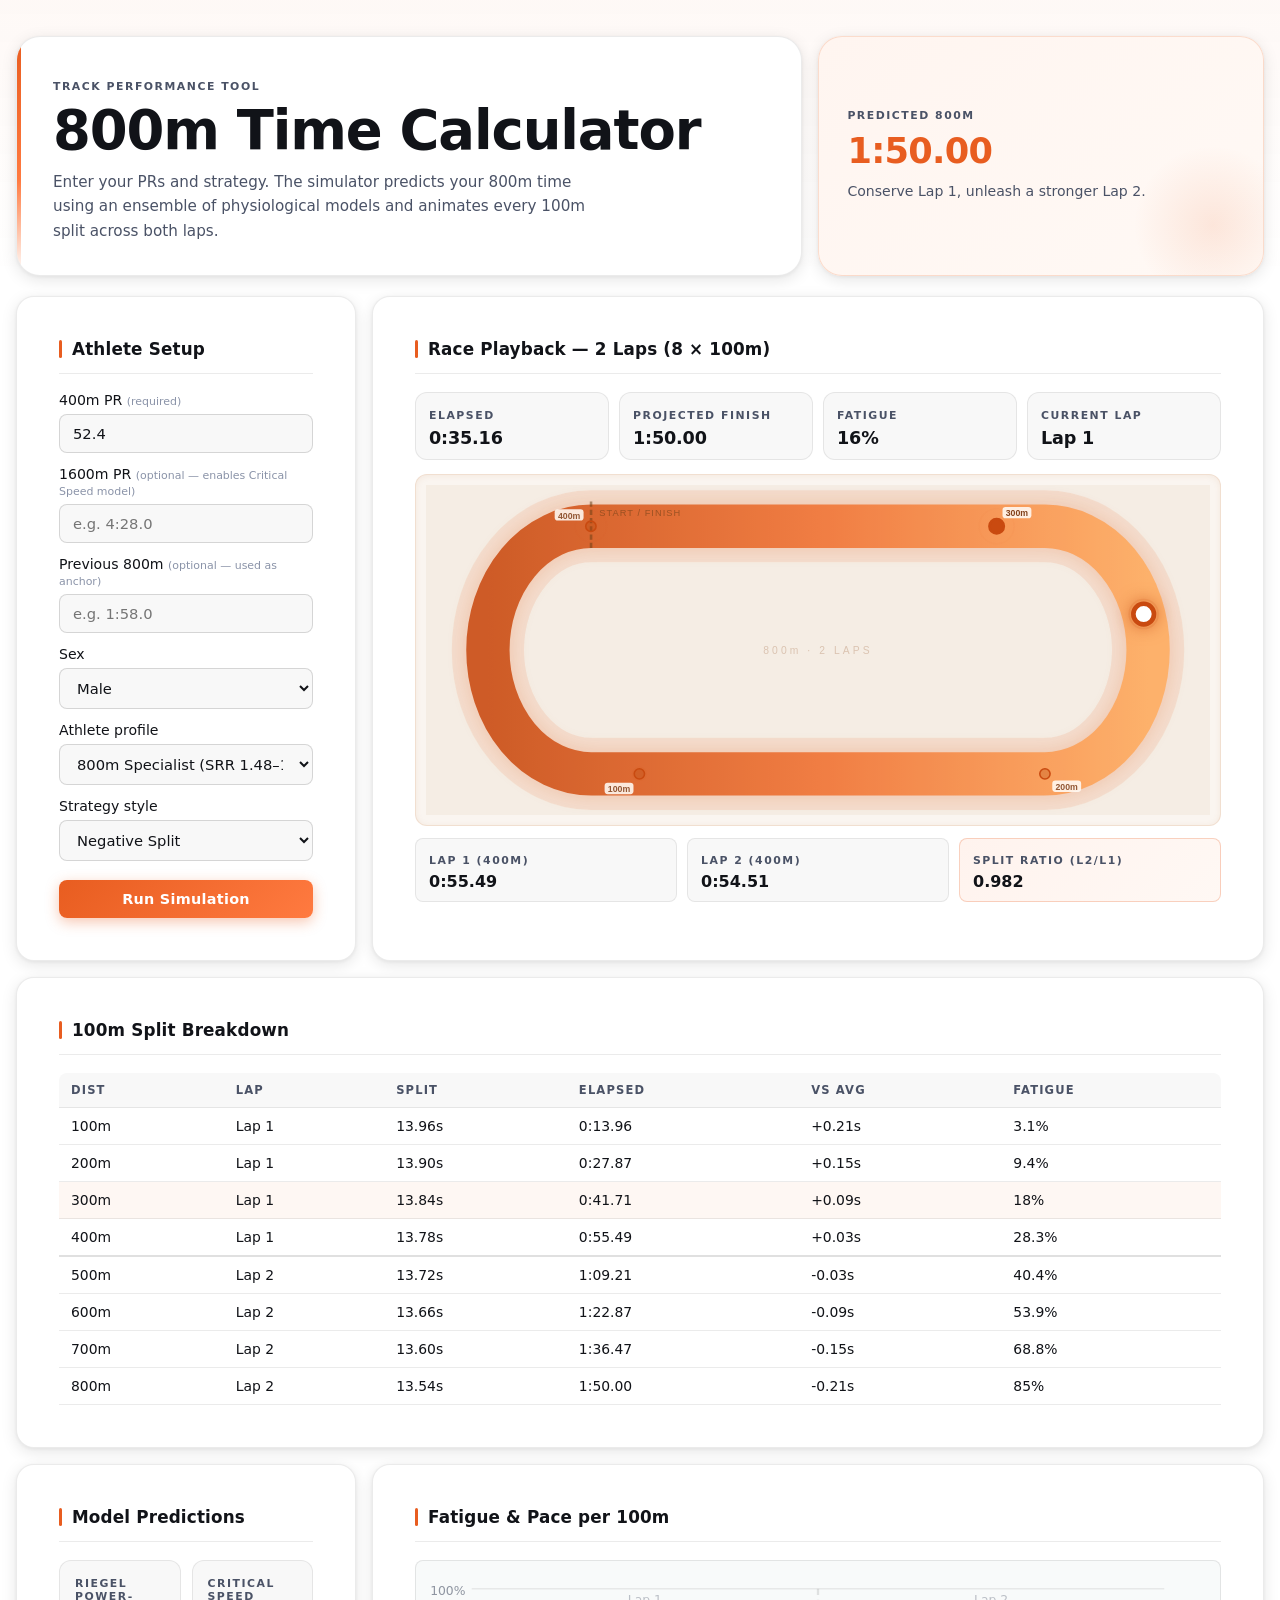
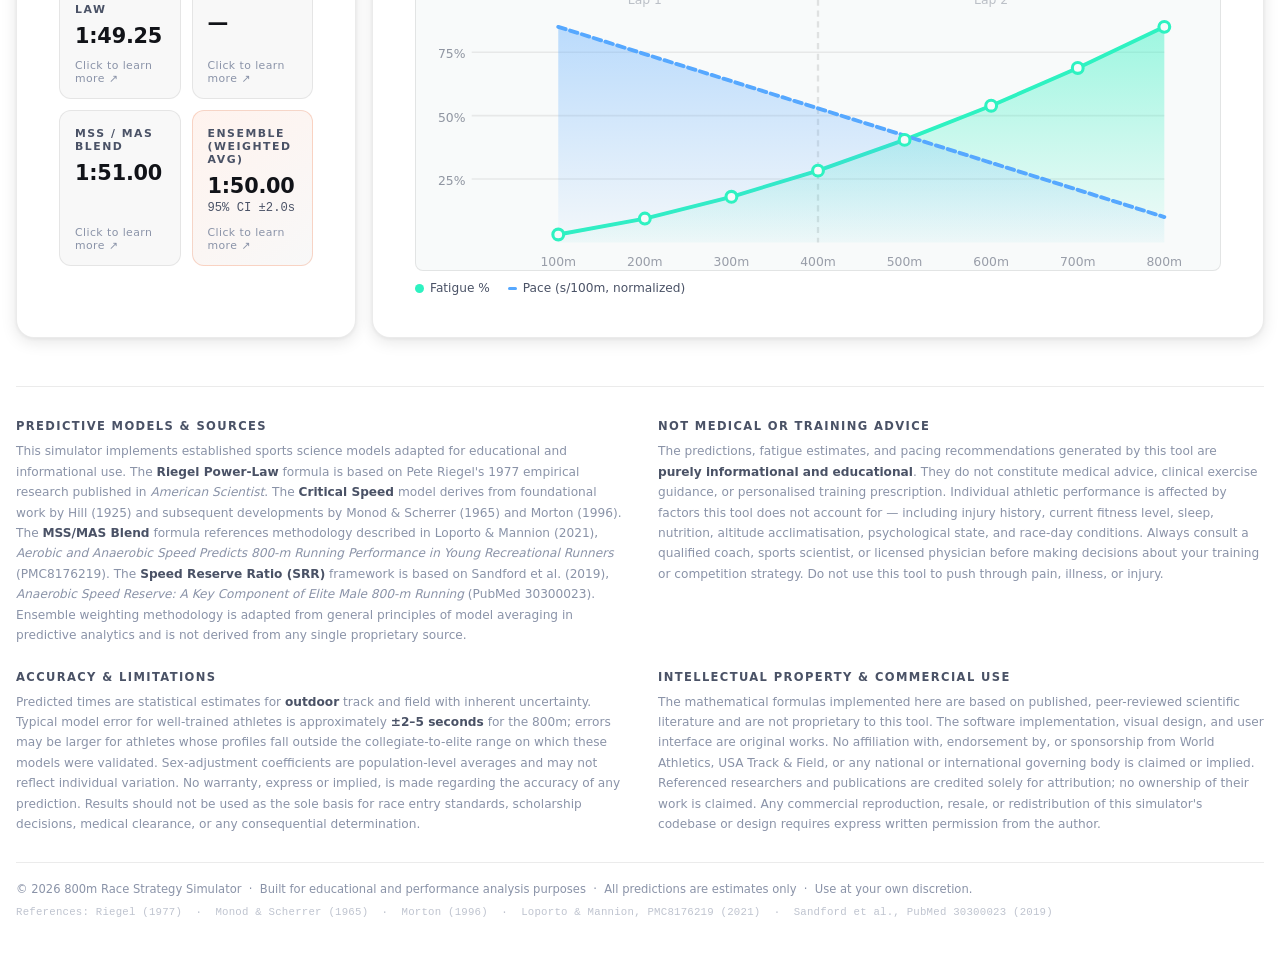
==== index.html @ b060b8ad "Update copyright year from 2025 to 2026" ====
<!DOCTYPE html>
<html lang="en">
<head>
<meta charset="UTF-8">
<meta name="viewport" content="width=device-width, initial-scale=1.0">
<title>800m Time Calculator</title>
<link rel="stylesheet" href="styles.css">
<link rel="icon" type="image/png" href="800timecalcfavicon.png">
<script defer src="/_vercel/insights/script.js"></script>
</head>

<body>

<div class="page-shell">

<header class="hero">
  <div class="hero-copy">
    <p class="eyebrow">Track Performance Tool</p>
    <h1>800m Time Calculator</h1>
    <p class="hero-subtitle">
      Enter your PRs and strategy. The simulator predicts your 800m time using an ensemble of
      physiological models and animates every 100m split across both laps.
    </p>
  </div>
  <div class="hero-stat-card">
    <span class="stat-label">Predicted 800m</span>
    <strong id="heroPredicted">—</strong>
    <p id="heroInsight">Enter your PRs and run the simulation.</p>
  </div>
</header>


<main class="layout-grid">

  <!-- ── ROW 1: Controls (left) + Track Playback (right) ── -->

  <section class="card control-card">
    <div class="section-heading"><h2>Athlete Setup</h2></div>
    <form id="simForm" class="control-form">

      <label class="field">
        <span>400m PR <em>(required)</em></span>
        <input id="pr400" type="text" placeholder="e.g. 52.4" value="52.4">
      </label>

      <label class="field">
        <span>1600m PR <em>(optional — enables Critical Speed model)</em></span>
        <input id="pr1600" type="text" placeholder="e.g. 4:28.0">
      </label>

      <label class="field">
        <span>Previous 800m <em>(optional — used as anchor)</em></span>
        <input id="pr800" type="text" placeholder="e.g. 1:58.0">
      </label>

      <label class="field">
        <span>Sex</span>
        <select id="sex">
          <option value="male" selected>Male</option>
          <option value="female">Female</option>
        </select>
      </label>

      <label class="field">
        <span>Athlete profile</span>
        <select id="profile">
          <option value="speed">Speed / Sprinter type (SRR ≥ 1.58)</option>
          <option value="balanced" selected>800m Specialist (SRR 1.48–1.57)</option>
          <option value="endurance">Miler / Endurance type (SRR ≤ 1.47)</option>
        </select>
      </label>

      <label class="field">
        <span>Strategy style</span>
        <select id="strategy">
          <option value="even">Even Split</option>
          <option value="negative" selected>Negative Split</option>
          <option value="frontLoaded">Front Loaded</option>
          <option value="sitAndKick">Sit and Kick</option>
        </select>
      </label>

      <div class="button-row">
        <button class="primary-btn" type="submit">Run Simulation</button>
      </div>

    </form>
  </section>

  <section class="card sim-card">
    <div class="section-heading"><h2>Race Playback — 2 Laps (8 × 100m)</h2></div>

    <div class="sim-metrics">
      <div class="metric-pill">
        <span>Elapsed</span>
        <strong id="elapsedMetric">0:00.0</strong>
      </div>
      <div class="metric-pill">
        <span>Projected Finish</span>
        <strong id="projectionMetric">—</strong>
      </div>
      <div class="metric-pill">
        <span>Fatigue</span>
        <strong id="fatigueMetric">0%</strong>
      </div>
      <div class="metric-pill">
        <span>Current Lap</span>
        <strong id="lapMetric">—</strong>
      </div>
    </div>

    <div class="track-wrap">
      <!--
        Track SVG — light background, orange gradient lane.
        Path is counter-clockwise: starts top-left curve, goes down,
        along bottom straight, up right curve, back along top.
      -->
      <svg id="trackSvg" class="track-svg" viewBox="0 0 760 320">
        <defs>
          <!-- Orange gradient: deep burnt orange → bright amber -->
          <linearGradient id="trackGlow" x1="0%" y1="0%" x2="100%" y2="0%">
            <stop offset="0%"   stop-color="#c94a10"/>
            <stop offset="50%"  stop-color="#f07030"/>
            <stop offset="100%" stop-color="#ffab5e"/>
          </linearGradient>
        </defs>

        <!-- Light background -->
        <rect x="0" y="0" width="760" height="320" class="track-backdrop"/>

        <!-- Subtle glow halo behind the track lane -->
        <path
          d="M 160 40 A 100 120 0 0 0 160 280 L 600 280 A 100 120 0 0 0 600 40 L 160 40 Z"
          fill="none" stroke="rgba(232,107,48,0.12)" stroke-width="70"
        />

        <!-- Main track path (counter-clockwise) -->
        <path
          id="trackPath"
          d="M 160 40
             A 100 120 0 0 0 160 280
             L 600 280
             A 100 120 0 0 0 600 40
             L 160 40 Z"
          class="track-lane"
        />

        <!-- Start/finish line -->
        <line x1="160" y1="16" x2="160" y2="64"
              stroke="rgba(100,60,20,0.5)" stroke-width="2.5" stroke-dasharray="5 3"/>
        <text x="168" y="30" font-size="9" fill="rgba(100,60,20,0.55)"
              font-family="Bahnschrift,sans-serif" letter-spacing="1">START / FINISH</text>

        <!-- Inner label -->
        <text x="380" y="164" text-anchor="middle" font-size="10"
              fill="rgba(160,100,60,0.3)" font-family="Bahnschrift,sans-serif" letter-spacing="3">800m · 2 LAPS</text>

        <g id="splitMarkers"></g>

        <circle id="runnerDot"   r="10" cx="160" cy="40" class="runner-dot"/>
        <circle id="runnerPulse" r="12" cx="160" cy="40" class="runner-pulse">
          <animate attributeName="r"       from="12" to="26" dur="1.8s" repeatCount="indefinite"/>
          <animate attributeName="opacity" from="0.45" to="0" dur="1.8s" repeatCount="indefinite"/>
        </circle>
      </svg>
    </div>

    <div class="lap-strip">
      <div class="lap-pill"><span>Lap 1 (400m)</span><strong id="lap1Time">—</strong></div>
      <div class="lap-pill"><span>Lap 2 (400m)</span><strong id="lap2Time">—</strong></div>
      <div class="lap-pill accent"><span>Split Ratio (L2/L1)</span><strong id="splitRatio">—</strong></div>
    </div>
  </section>


  <!-- ── ROW 2: Full-width Split Breakdown ── -->

  <section class="card table-card">
    <div class="section-heading"><h2>100m Split Breakdown</h2></div>
    <div class="table-inner">
      <table>
        <thead>
          <tr>
            <th>Dist</th>
            <th>Lap</th>
            <th>Split</th>
            <th>Elapsed</th>
            <th>vs Avg</th>
            <th>Fatigue</th>
          </tr>
        </thead>
        <tbody id="splitTableBody"></tbody>
      </table>
    </div>
  </section>


  <!-- ── ROW 3: Model Predictions (left) + Fatigue Graph (right) ── -->

  <section class="card model-card">
    <div class="section-heading"><h2>Model Predictions</h2></div>
    <div class="model-grid">
      <div class="model-tile" data-model="riegel">
        <span class="tile-label">Riegel Power-Law</span>
        <strong id="riegelVal">—</strong>
        <span class="tile-hint">Click to learn more ↗</span>
      </div>
      <div class="model-tile" data-model="cs">
        <span class="tile-label">Critical Speed</span>
        <strong id="csVal">—</strong>
        <span class="tile-hint">Click to learn more ↗</span>
      </div>
      <div class="model-tile" data-model="blend">
        <span class="tile-label">MSS / MAS Blend</span>
        <strong id="blendVal">—</strong>
        <span class="tile-hint">Click to learn more ↗</span>
      </div>
      <div class="model-tile accent" data-model="ensemble">
        <span class="tile-label">Ensemble (Weighted Avg)</span>
        <strong id="ensembleVal">—</strong>
        <p id="ensembleCI" class="ensemble-ci">95% CI: —</p>
        <span class="tile-hint">Click to learn more ↗</span>
      </div>
    </div>
  </section>

  <section class="card graph-card">
    <div class="section-heading"><h2>Fatigue &amp; Pace per 100m</h2></div>
    <div id="graph-card-wrap" style="position:relative">
      <svg id="fatigueGraph" viewBox="0 0 520 200" class="fatigue-graph">
        <defs>
          <!-- Teal fatigue fill — original colours preserved -->
          <linearGradient id="fatigueFill" x1="0%" y1="0%" x2="0%" y2="100%">
            <stop offset="0%"   stop-color="#2ef2c1" stop-opacity="0.45"/>
            <stop offset="100%" stop-color="#2ef2c1" stop-opacity="0.03"/>
          </linearGradient>
          <!-- Blue pace fill -->
          <linearGradient id="paceFill" x1="0%" y1="0%" x2="0%" y2="100%">
            <stop offset="0%"   stop-color="#56a8ff" stop-opacity="0.38"/>
            <stop offset="100%" stop-color="#56a8ff" stop-opacity="0.03"/>
          </linearGradient>
        </defs>
        <g id="graphGrid"></g>
        <line id="lapDivider" x1="0" y1="0" x2="0" y2="0"
              stroke="rgba(0,0,0,0.10)" stroke-width="1.5" stroke-dasharray="4 3"/>
        <path id="fatigueArea" style="fill:url(#fatigueFill)"></path>
        <path id="fatigueLine" class="graph-line"></path>
        <path id="paceArea"    style="fill:url(#paceFill)"></path>
        <path id="paceLine"    class="graph-line"
              style="stroke:#56a8ff;stroke-width:2.5;stroke-dasharray:5 3"></path>
        <g id="graphPoints"></g>
        <g id="graphLabels"></g>
      </svg>
      <div id="graphTooltip" class="graph-tooltip"></div>
    </div>
    <div class="graph-legend">
      <span class="legend-item accent-dot">Fatigue %</span>
      <span class="legend-item accent2-dot">Pace (s/100m, normalized)</span>
    </div>
  </section>

</main>

<!-- ── DISCLAIMER FOOTER ── -->
<footer class="disclaimer">
  <div class="disclaimer-inner">
    <div class="disclaimer-grid">

      <div class="disc-block">
        <h4>Predictive Models &amp; Sources</h4>
        <p>This simulator implements established sports science models adapted for educational and informational use. The <strong>Riegel Power-Law</strong> formula is based on Pete Riegel's 1977 empirical research published in <em>American Scientist</em>. The <strong>Critical Speed</strong> model derives from foundational work by Hill (1925) and subsequent developments by Monod &amp; Scherrer (1965) and Morton (1996). The <strong>MSS/MAS Blend</strong> formula references methodology described in Loporto &amp; Mannion (2021), <em>Aerobic and Anaerobic Speed Predicts 800-m Running Performance in Young Recreational Runners</em> (PMC8176219). The <strong>Speed Reserve Ratio (SRR)</strong> framework is based on Sandford et al. (2019), <em>Anaerobic Speed Reserve: A Key Component of Elite Male 800-m Running</em> (PubMed 30300023). Ensemble weighting methodology is adapted from general principles of model averaging in predictive analytics and is not derived from any single proprietary source.</p>
      </div>

      <div class="disc-block">
        <h4>Not Medical or Training Advice</h4>
        <p>The predictions, fatigue estimates, and pacing recommendations generated by this tool are <strong>purely informational and educational</strong>. They do not constitute medical advice, clinical exercise guidance, or personalised training prescription. Individual athletic performance is affected by factors this tool does not account for — including injury history, current fitness level, sleep, nutrition, altitude acclimatisation, psychological state, and race-day conditions. Always consult a qualified coach, sports scientist, or licensed physician before making decisions about your training or competition strategy. Do not use this tool to push through pain, illness, or injury.</p>
      </div>

      <div class="disc-block">
        <h4>Accuracy &amp; Limitations</h4>
        <p>Predicted times are statistical estimates for <strong>outdoor</strong> track and field with inherent uncertainty. Typical model error for well-trained athletes is approximately <strong>±2–5 seconds</strong> for the 800m; errors may be larger for athletes whose profiles fall outside the collegiate-to-elite range on which these models were validated. Sex-adjustment coefficients are population-level averages and may not reflect individual variation. No warranty, express or implied, is made regarding the accuracy of any prediction. Results should not be used as the sole basis for race entry standards, scholarship decisions, medical clearance, or any consequential determination.</p>
      </div>

      <div class="disc-block">
        <h4>Intellectual Property &amp; Commercial Use</h4>
        <p>The mathematical formulas implemented here are based on published, peer-reviewed scientific literature and are not proprietary to this tool. The software implementation, visual design, and user interface are original works. No affiliation with, endorsement by, or sponsorship from World Athletics, USA Track &amp; Field, or any national or international governing body is claimed or implied. Referenced researchers and publications are credited solely for attribution; no ownership of their work is claimed. Any commercial reproduction, resale, or redistribution of this simulator's codebase or design requires express written permission from the author.</p>
      </div>

    </div>

    <div class="disc-bottom">
      <p>© 2026 800m Race Strategy Simulator &nbsp;·&nbsp; Built for educational and performance analysis purposes &nbsp;·&nbsp; All predictions are estimates only &nbsp;·&nbsp; Use at your own discretion.</p>
      <p class="disc-refs">References: Riegel (1977) &nbsp;·&nbsp; Monod &amp; Scherrer (1965) &nbsp;·&nbsp; Morton (1996) &nbsp;·&nbsp; Loporto &amp; Mannion, PMC8176219 (2021) &nbsp;·&nbsp; Sandford et al., PubMed 30300023 (2019)</p>
    </div>
  </div>
</footer>

</div>

<script src="script.js"></script>
</body>
</html>
---- styles.css ----
/* ═══════════════════════════════════════════════════════════
   800m Race Strategy Simulator — styles.css
   White background · orange track · light fatigue graph
═══════════════════════════════════════════════════════════ */

:root {
  --bg-base:      #ffffff;
  --bg-surface:   #f8f8f8;
  --bg-raised:    #f2f3f5;
  --bg-elevated:  #eaedf0;

  --line:         rgba(0, 0, 0, 0.08);
  --line-strong:  rgba(0, 0, 0, 0.14);

  --text:           #111318;
  --text-secondary: #4a5266;
  --text-dim:       #8a93a8;

  --accent:       #e85d20;
  --accent-light: #ff7a40;
  --accent-glow:  rgba(232, 93, 32, 0.15);
  --accent-soft:  rgba(232, 93, 32, 0.08);

  /* Graph colours — kept as original teal/blue */
  --graph-teal:   #2ef2c1;
  --graph-blue:   #56a8ff;

  --accent-2:     #56a8ff;

  --positive:     #059669;
  --warning:      #d97706;
  --danger:       #dc2626;

  --shadow-sm:  0 1px 4px rgba(0,0,0,0.08), 0 2px 8px rgba(0,0,0,0.05);
  --shadow-md:  0 4px 16px rgba(0,0,0,0.10), 0 1px 4px rgba(0,0,0,0.06);
  --shadow-lg:  0 16px 48px rgba(0,0,0,0.14), 0 4px 12px rgba(0,0,0,0.08);

  --radius-xl: 24px;
  --radius-lg: 18px;
  --radius-md: 12px;
  --radius-sm: 8px;
}

* { box-sizing: border-box; }
html { scroll-behavior: smooth; }

body {
  margin: 0;
  min-height: 100vh;
  font-family: "Aptos", "Segoe UI Variable", "Segoe UI", system-ui, sans-serif;
  color: var(--text);
  background: var(--bg-base);
}

body::before {
  content: "";
  position: fixed;
  top: 0; left: 0; right: 0;
  height: 280px;
  pointer-events: none;
  background: linear-gradient(180deg, rgba(232,93,32,0.04) 0%, transparent 100%);
  z-index: 0;
}

.page-shell {
  position: relative;
  z-index: 1;
  width: min(1320px, calc(100% - 32px));
  margin: 0 auto;
  padding: 36px 0 60px;
}

/* ═══════════════════════════════════════
   TYPOGRAPHY
═══════════════════════════════════════ */
h1, h2, h3, h4 {
  font-family: "Bahnschrift", "Aptos", system-ui, sans-serif;
  font-weight: 600;
}

h1 {
  margin: 8px 0 12px;
  font-size: clamp(2rem, 4.5vw, 3.4rem);
  line-height: 1.0;
  letter-spacing: -0.02em;
  color: var(--text);
}

h2 { margin: 0; font-size: 1.05rem; letter-spacing: 0.01em; color: var(--text); }

.eyebrow,
.tile-label,
.stat-label,
.metric-pill span,
.lap-pill span {
  font-size: 0.68rem;
  font-weight: 600;
  text-transform: uppercase;
  letter-spacing: 0.14em;
  color: var(--text-secondary);
}

/* ═══════════════════════════════════════
   HERO
═══════════════════════════════════════ */
.hero {
  display: grid;
  grid-template-columns: 1.5fr 0.85fr;
  gap: 16px;
  align-items: stretch;
  margin-bottom: 20px;
}

.hero-copy,
.hero-stat-card,
.card {
  border: 1px solid var(--line);
  box-shadow: var(--shadow-md);
}

.hero-copy {
  padding: 32px 36px;
  border-radius: var(--radius-xl);
  background: var(--bg-base);
  position: relative;
  overflow: hidden;
}

.hero-copy::after {
  content: "";
  position: absolute;
  top: 0; left: 0;
  width: 4px; height: 100%;
  background: linear-gradient(180deg, var(--accent), var(--accent-light) 60%, transparent);
  border-radius: 4px 0 0 4px;
}

.hero-subtitle {
  margin: 0;
  color: var(--text-secondary);
  line-height: 1.6;
  font-size: 0.95rem;
  max-width: 560px;
}

.hero-stat-card {
  padding: 28px;
  border-radius: var(--radius-xl);
  background: linear-gradient(140deg, #fff5f0, #fff9f5);
  display: flex;
  flex-direction: column;
  justify-content: center;
  position: relative;
  overflow: hidden;
  border-color: rgba(232,93,32,0.18);
}

.hero-stat-card::before {
  content: "";
  position: absolute;
  bottom: -30px; right: -30px;
  width: 160px; height: 160px;
  border-radius: 50%;
  background: radial-gradient(circle, rgba(232,93,32,0.12), transparent 70%);
}

.hero-stat-card strong {
  font-size: 2.2rem;
  margin: 8px 0 10px;
  color: var(--accent);
  letter-spacing: -0.02em;
}

.hero-stat-card p {
  margin: 0;
  color: var(--text-secondary);
  font-size: 0.88rem;
  line-height: 1.5;
}

/* ═══════════════════════════════════════
   CARDS & LAYOUT GRID
═══════════════════════════════════════ */
.layout-grid {
  display: grid;
  grid-template-columns: 340px minmax(0, 1fr);
  grid-template-rows: auto auto auto;
  gap: 16px;
}

.card {
  border-radius: var(--radius-lg);
  background: var(--bg-base);
  padding: 42px;
}

.control-card { grid-column: 1; grid-row: 1; align-self: start; }
.sim-card     { grid-column: 2; grid-row: 1; }
.table-card   { grid-column: 1 / -1; grid-row: 2; }
.model-card   { grid-column: 1; grid-row: 3; }
.graph-card   { grid-column: 2; grid-row: 3; }

.section-heading {
  display: flex;
  align-items: center;
  gap: 10px;
  margin-bottom: 18px;
  padding-bottom: 14px;
  border-bottom: 1px solid var(--line);
}

.section-heading::before {
  content: "";
  display: block;
  width: 3px;
  height: 18px;
  border-radius: 2px;
  background: var(--accent);
  flex-shrink: 0;
}

/* ═══════════════════════════════════════
   FORM
═══════════════════════════════════════ */
.control-form { display: grid; gap: 13px; }

.field { display: grid; gap: 6px; }
.field span { font-size: 0.88rem; color: var(--text); font-weight: 500; }
.field em   { font-style: normal; color: var(--text-dim); font-size: 0.78em; font-weight: 400; }

input, select, button { font: inherit; }

input[type="text"],
select {
  width: 100%;
  border: 1px solid var(--line-strong);
  background: var(--bg-surface);
  color: var(--text);
  border-radius: var(--radius-sm);
  padding: 10px 13px;
  outline: none;
  transition: border-color 160ms, box-shadow 160ms;
  font-size: 0.92rem;
}

select option { background: var(--bg-base); color: var(--text); }

input[type="text"]:focus,
select:focus {
  border-color: var(--accent);
  box-shadow: 0 0 0 3px var(--accent-soft);
}

.button-row { display: flex; gap: 10px; margin-top: 6px; }

.primary-btn,
.ghost-btn {
  border: 0;
  border-radius: var(--radius-sm);
  padding: 11px 18px;
  cursor: pointer;
  font-weight: 600;
  font-size: 0.9rem;
  transition: transform 140ms, box-shadow 140ms;
}

.primary-btn {
  flex: 1;
  color: #fff;
  background: linear-gradient(135deg, var(--accent) 0%, var(--accent-light) 100%);
  box-shadow: 0 4px 14px rgba(232,93,32,0.35);
  letter-spacing: 0.02em;
}

.primary-btn:hover {
  transform: translateY(-1px);
  box-shadow: 0 6px 20px rgba(232,93,32,0.45);
}

.ghost-btn {
  min-width: 88px;
  color: var(--text-secondary);
  background: var(--bg-surface);
  border: 1px solid var(--line-strong);
}

.ghost-btn:hover {
  transform: translateY(-1px);
  color: var(--text);
  border-color: var(--accent);
  background: var(--accent-soft);
}

/* ═══════════════════════════════════════
   SIM METRICS
═══════════════════════════════════════ */
.sim-metrics {
  display: grid;
  grid-template-columns: repeat(4, minmax(0, 1fr));
  gap: 10px;
  margin-bottom: 14px;
}

.metric-pill {
  padding: 11px 13px;
  border-radius: var(--radius-md);
  background: var(--bg-surface);
  border: 1px solid var(--line);
}

.metric-pill strong {
  display: block;
  margin-top: 5px;
  font-size: 1.1rem;
  color: var(--text);
  letter-spacing: -0.01em;
}

/* ═══════════════════════════════════════
   TRACK — light background, orange lane
═══════════════════════════════════════ */
.track-wrap {
  position: relative;
  overflow: hidden;
  padding: 10px;
  border-radius: var(--radius-md);
  /* Light warm background — like actual track surface / indoor facility */
  background: #faf5f0;
  border: 1px solid rgba(200,120,60,0.18);
  box-shadow: inset 0 1px 6px rgba(180,90,30,0.08);
}

.track-svg { width: 100%; height: auto; display: block; }

/* Light track interior */
.track-backdrop { fill: #f5ede4; }

/* Orange gradient lane */
.track-lane {
  fill: none;
  stroke: url(#trackGlow);
  stroke-width: 42;
  stroke-linecap: round;
  stroke-linejoin: round;
  opacity: 0.88;
  filter: drop-shadow(0 0 10px rgba(220,100,30,0.25));
}

/* Split markers */
.split-marker  { cursor: default; }
.split-label   { pointer-events: none; transition: opacity 200ms ease; }
.marker-group  { cursor: default; }
.marker-bg     { transition: opacity 200ms ease; }

/* Runner — white with deep orange stroke, legible on orange lane */
.runner-dot {
  fill: #ffffff;
  stroke: #c94a10;
  stroke-width: 4.5;
  filter: drop-shadow(0 0 8px rgba(200,70,16,0.7));
}

.runner-pulse {
  fill: none;
  stroke: rgba(200,80,20,0.30);
  stroke-width: 1.5;
}

/* ═══════════════════════════════════════
   LAP STRIP
═══════════════════════════════════════ */
.lap-strip {
  display: grid;
  grid-template-columns: repeat(3, 1fr);
  gap: 10px;
  margin-top: 12px;
}

.lap-pill {
  padding: 10px 13px;
  border-radius: var(--radius-sm);
  background: var(--bg-surface);
  border: 1px solid var(--line);
}

.lap-pill.accent {
  background: linear-gradient(135deg, #fff3ee, #fff8f4);
  border-color: rgba(232,93,32,0.25);
}

.lap-pill strong { display: block; margin-top: 4px; font-size: 1rem; color: var(--text); }

/* ═══════════════════════════════════════
   TABLE
═══════════════════════════════════════ */
.table-inner { overflow-x: auto; }

table { width: 100%; border-collapse: collapse; }

th, td {
  padding: 10px 12px;
  text-align: left;
  border-bottom: 1px solid var(--line);
  font-size: 0.87rem;
  white-space: nowrap;
}

th {
  color: var(--text-secondary);
  font-size: 0.72rem;
  font-weight: 600;
  text-transform: uppercase;
  letter-spacing: 0.1em;
  background: var(--bg-surface);
}

th:first-child { border-radius: var(--radius-sm) 0 0 0; }
th:last-child  { border-radius: 0 var(--radius-sm) 0 0; }

tbody tr { transition: background 120ms; }
tbody tr:hover { background: var(--bg-surface); }

tbody tr.active-row { background: rgba(232,93,32,0.05); }
tbody tr.lap-boundary td { border-bottom: 2px solid rgba(0,0,0,0.12); }

/* ═══════════════════════════════════════
   MODEL GRID
═══════════════════════════════════════ */
.model-grid {
  display: grid;
  grid-template-columns: repeat(2, 1fr);
  gap: 11px;
}

.model-tile {
  padding: 16px 15px 13px;
  border-radius: var(--radius-md);
  background: var(--bg-surface);
  border: 1px solid var(--line);
  cursor: pointer;
  display: flex;
  flex-direction: column;
  transition: border-color 160ms, background 160ms, transform 150ms, box-shadow 150ms;
}

.model-tile:hover {
  background: var(--bg-raised);
  border-color: rgba(232,93,32,0.35);
  transform: translateY(-2px);
  box-shadow: 0 6px 18px rgba(232,93,32,0.10);
}

.model-tile.accent {
  background: linear-gradient(140deg, #fff3ee, var(--bg-surface));
  border-color: rgba(232,93,32,0.22);
}

.model-tile.accent:hover {
  background: linear-gradient(140deg, #ffe8dc, var(--bg-surface));
  border-color: rgba(232,93,32,0.45);
}

.model-tile strong {
  display: block;
  margin: 8px 0 3px;
  font-size: 1.3rem;
  color: var(--text);
  letter-spacing: -0.01em;
}

.ensemble-ci {
  margin: 0 0 3px;
  font-size: 0.76rem;
  color: var(--text-secondary);
  font-family: "Courier New", monospace;
}

.tile-hint {
  margin-top: auto;
  padding-top: 8px;
  font-size: 0.68rem;
  color: var(--text-dim);
  letter-spacing: 0.04em;
  transition: color 160ms;
}

.model-tile:hover .tile-hint { color: var(--accent); }

/* ═══════════════════════════════════════
   MODAL
═══════════════════════════════════════ */
.modal-overlay {
  position: fixed;
  inset: 0;
  z-index: 1000;
  display: flex;
  align-items: center;
  justify-content: center;
  background: rgba(0, 0, 0, 0.40);
  backdrop-filter: blur(6px);
  padding: 20px;
  opacity: 0;
  transition: opacity 220ms ease;
}

.modal-overlay.modal-visible { opacity: 1; }

.modal-box {
  width: min(620px, 100%);
  max-height: 84vh;
  overflow-y: auto;
  background: var(--bg-base);
  border: 1px solid var(--line-strong);
  border-radius: var(--radius-xl);
  padding: 26px 28px 30px;
  box-shadow: var(--shadow-lg);
  transform: translateY(14px);
  transition: transform 220ms ease;
}

.modal-overlay.modal-visible .modal-box { transform: translateY(0); }

.modal-header {
  display: flex;
  align-items: center;
  justify-content: space-between;
  gap: 16px;
  margin-bottom: 16px;
}

.modal-title {
  font-size: 1.3rem;
  margin: 0;
  color: var(--text);
  flex: 1;
}

.modal-close {
  flex-shrink: 0;
  background: var(--bg-surface);
  border: 1px solid var(--line-strong);
  border-radius: 50%;
  width: 30px; height: 30px;
  color: var(--text-secondary);
  font-size: 0.82rem;
  cursor: pointer;
  display: flex; align-items: center; justify-content: center;
  transition: background 140ms, color 140ms, border-color 140ms;
}

.modal-close:hover {
  background: var(--accent-soft);
  border-color: rgba(232,93,32,0.4);
  color: var(--accent);
}

.modal-formula {
  font-family: "Courier New", monospace;
  font-size: 0.82rem;
  color: var(--accent);
  background: var(--accent-soft);
  border: 1px solid rgba(232,93,32,0.18);
  border-radius: var(--radius-sm);
  padding: 10px 14px;
  margin: 0 0 18px;
  letter-spacing: 0.03em;
}

.modal-body {
  font-size: 0.9rem;
  color: var(--text-secondary);
  line-height: 1.72;
}

.modal-body ul { padding-left: 20px; margin: 10px 0; }
.modal-body li { margin-bottom: 6px; }
.modal-body strong { color: var(--text); font-family: "Bahnschrift", "Aptos", sans-serif; }
.modal-body em     { color: var(--accent); font-style: normal; }

/* ═══════════════════════════════════════
   FATIGUE GRAPH — light background
   Original teal/blue lines preserved
═══════════════════════════════════════ */
.fatigue-graph {
  width: 100%;
  height: auto;
  display: block;
  background: #f8fafa;
  border-radius: var(--radius-sm);
  border: 1px solid rgba(0,0,0,0.09);
}

.graph-grid-line { stroke: rgba(0,0,0,0.07); stroke-width: 1; }

/* Fatigue line: original teal */
.graph-line {
  fill: none;
  stroke: #2ef2c1;
  stroke-width: 2.5;
  stroke-linejoin: round;
  stroke-linecap: round;
}

/* Fatigue dots */
.graph-point { fill: #f8fafa; stroke: #2ef2c1; stroke-width: 2; }

.graph-legend {
  display: flex;
  gap: 18px;
  margin-top: 10px;
  font-size: 0.76rem;
  color: var(--text-secondary);
}

.legend-item { display: flex; align-items: center; gap: 6px; }

.accent-dot::before {
  content: "";
  display: inline-block;
  width: 9px; height: 9px;
  border-radius: 50%;
  background: #2ef2c1;
}

.accent2-dot::before {
  content: "";
  display: inline-block;
  width: 9px; height: 3px;
  border-radius: 2px;
  background: #56a8ff;
}

/* ═══════════════════════════════════════
   GRAPH TOOLTIP — light, matches graph
═══════════════════════════════════════ */
.graph-tooltip {
  position: absolute;
  pointer-events: none;
  background: #ffffff;
  border: 1px solid var(--line-strong);
  border-radius: var(--radius-md);
  padding: 10px 14px;
  font-size: 0.8rem;
  color: var(--text);
  white-space: nowrap;
  opacity: 0;
  transform: translateY(4px);
  transition: opacity 130ms ease, transform 130ms ease;
  z-index: 100;
  display: flex;
  flex-direction: column;
  gap: 4px;
  box-shadow: var(--shadow-md);
}

.graph-tooltip.tt-visible { opacity: 1; transform: translateY(0); }

.tt-dist {
  font-size: 0.72rem;
  font-weight: 600;
  color: var(--accent);
  text-transform: uppercase;
  letter-spacing: 0.1em;
  margin-bottom: 2px;
}

.tt-row {
  display: flex;
  gap: 14px;
  justify-content: space-between;
  color: var(--text-secondary);
}

.tt-row strong {
  color: var(--text);
  font-family: "Bahnschrift", sans-serif;
}

/* ═══════════════════════════════════════
   STRATEGY COLOUR THEMES (light-mode safe)
═══════════════════════════════════════ */
body[data-strategy="even"] {
  --accent:      #3b6fe8;
  --accent-light: #6090ff;
  --accent-soft: rgba(59,111,232,0.08);
}
body[data-strategy="negative"] {
  --accent:      #e85d20;
  --accent-light: #ff7a40;
  --accent-soft: rgba(232,93,32,0.08);
}
body[data-strategy="frontLoaded"] {
  --accent:      #c9820a;
  --accent-light: #e8960f;
  --accent-soft: rgba(201,130,10,0.08);
}
body[data-strategy="sitAndKick"] {
  --accent:      #16a34a;
  --accent-light: #22c55e;
  --accent-soft: rgba(22,163,74,0.08);
}

/* ═══════════════════════════════════════
   DISCLAIMER FOOTER
═══════════════════════════════════════ */
.disclaimer {
  margin-top: 48px;
  border-top: 1px solid var(--line);
  padding-top: 32px;
}

.disclaimer-inner { max-width: 100%; }

.disclaimer-grid {
  display: grid;
  grid-template-columns: repeat(2, 1fr);
  gap: 24px 36px;
  margin-bottom: 28px;
}

.disc-block h4 {
  font-size: 0.72rem;
  font-weight: 600;
  text-transform: uppercase;
  letter-spacing: 0.12em;
  color: var(--text-secondary);
  margin: 0 0 8px;
}

.disc-block p {
  font-size: 0.76rem;
  color: var(--text-dim);
  line-height: 1.68;
  margin: 0;
}

.disc-block p strong { font-weight: 600; color: var(--text-secondary); font-family: inherit; }
.disc-block p em     { font-style: italic; }

.disc-bottom {
  border-top: 1px solid var(--line);
  padding-top: 18px;
  display: flex;
  flex-direction: column;
  gap: 5px;
}

.disc-bottom p {
  font-size: 0.72rem;
  color: var(--text-dim);
  margin: 0;
  line-height: 1.5;
}

.disc-refs {
  font-family: "Courier New", monospace;
  font-size: 0.67rem !important;
  opacity: 0.55;
  letter-spacing: 0.02em;
}

/* ═══════════════════════════════════════
   RESPONSIVE
═══════════════════════════════════════ */
@media (max-width: 1100px) {
  .hero { grid-template-columns: 1fr; }
  .layout-grid { grid-template-columns: 1fr; }
  .control-card, .sim-card, .table-card, .model-card, .graph-card {
    grid-column: 1; grid-row: auto;
  }
}

@media (max-width: 860px) {
  .disclaimer-grid { grid-template-columns: 1fr; gap: 20px; }
}

@media (max-width: 640px) {
  .page-shell      { width: calc(100% - 20px); padding-top: 20px; }
  .hero-copy, .hero-stat-card, .card { padding: 18px; }
  .button-row      { flex-direction: column; }
  .sim-metrics     { grid-template-columns: repeat(2, 1fr); }
  .lap-strip       { grid-template-columns: 1fr; }
  .model-grid      { grid-template-columns: 1fr; }
  h1               { font-size: 2rem; }
}
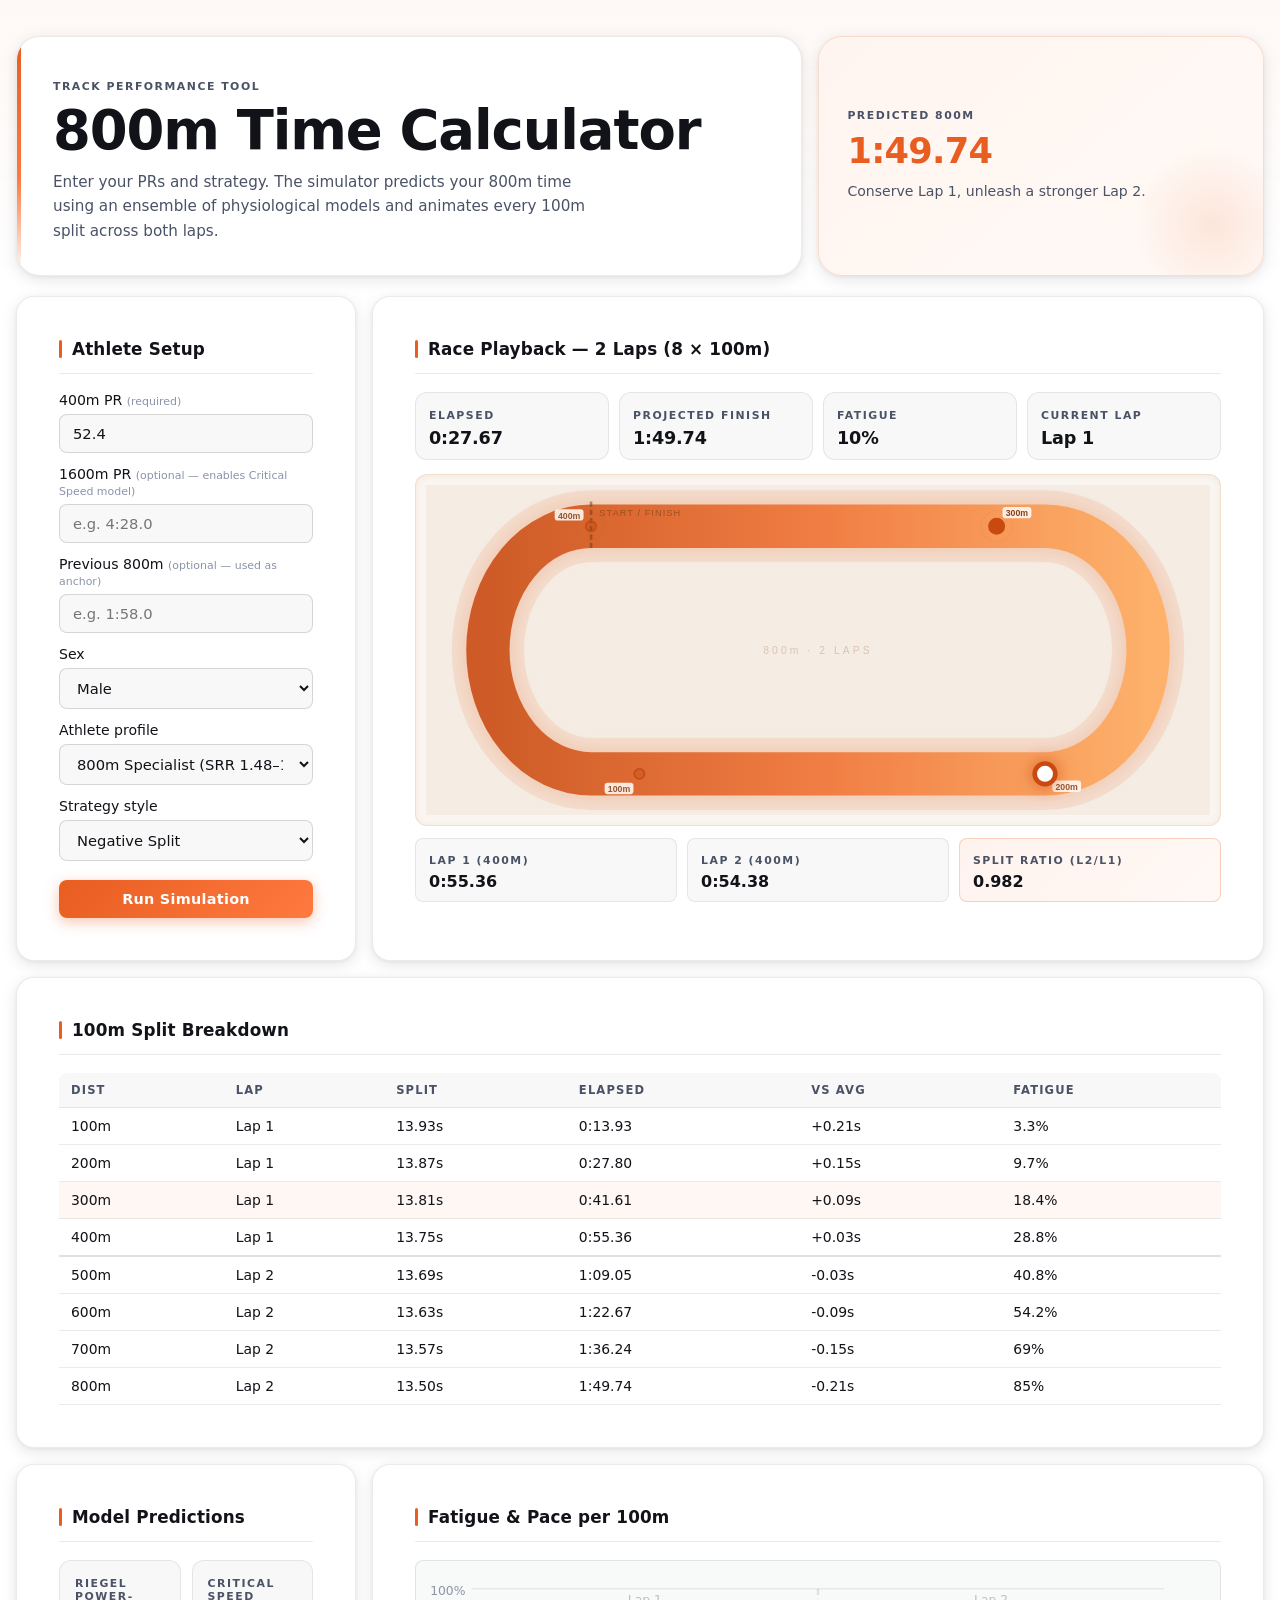
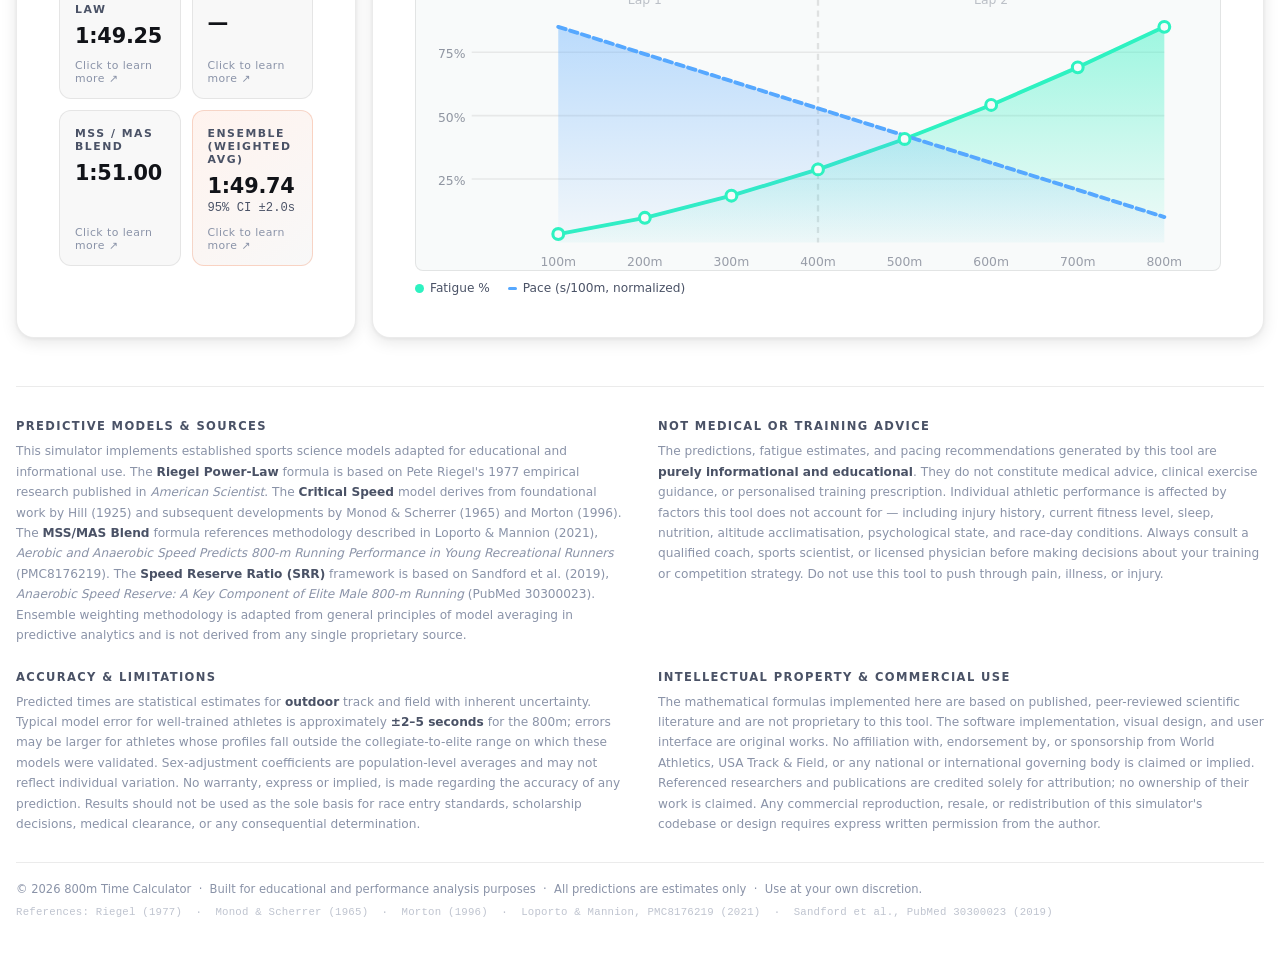
==== commit e87610e7: "Update footer text from 'Race Strategy Simulator' to 'Time Calculator'" ====
--- a/index.html
+++ b/index.html
@@ -289,7 +289,7 @@
     </div>
 
     <div class="disc-bottom">
-      <p>© 2026 800m Race Strategy Simulator &nbsp;·&nbsp; Built for educational and performance analysis purposes &nbsp;·&nbsp; All predictions are estimates only &nbsp;·&nbsp; Use at your own discretion.</p>
+      <p>© 2026 800m Time Calculator &nbsp;·&nbsp; Built for educational and performance analysis purposes &nbsp;·&nbsp; All predictions are estimates only &nbsp;·&nbsp; Use at your own discretion.</p>
       <p class="disc-refs">References: Riegel (1977) &nbsp;·&nbsp; Monod &amp; Scherrer (1965) &nbsp;·&nbsp; Morton (1996) &nbsp;·&nbsp; Loporto &amp; Mannion, PMC8176219 (2021) &nbsp;·&nbsp; Sandford et al., PubMed 30300023 (2019)</p>
     </div>
   </div>
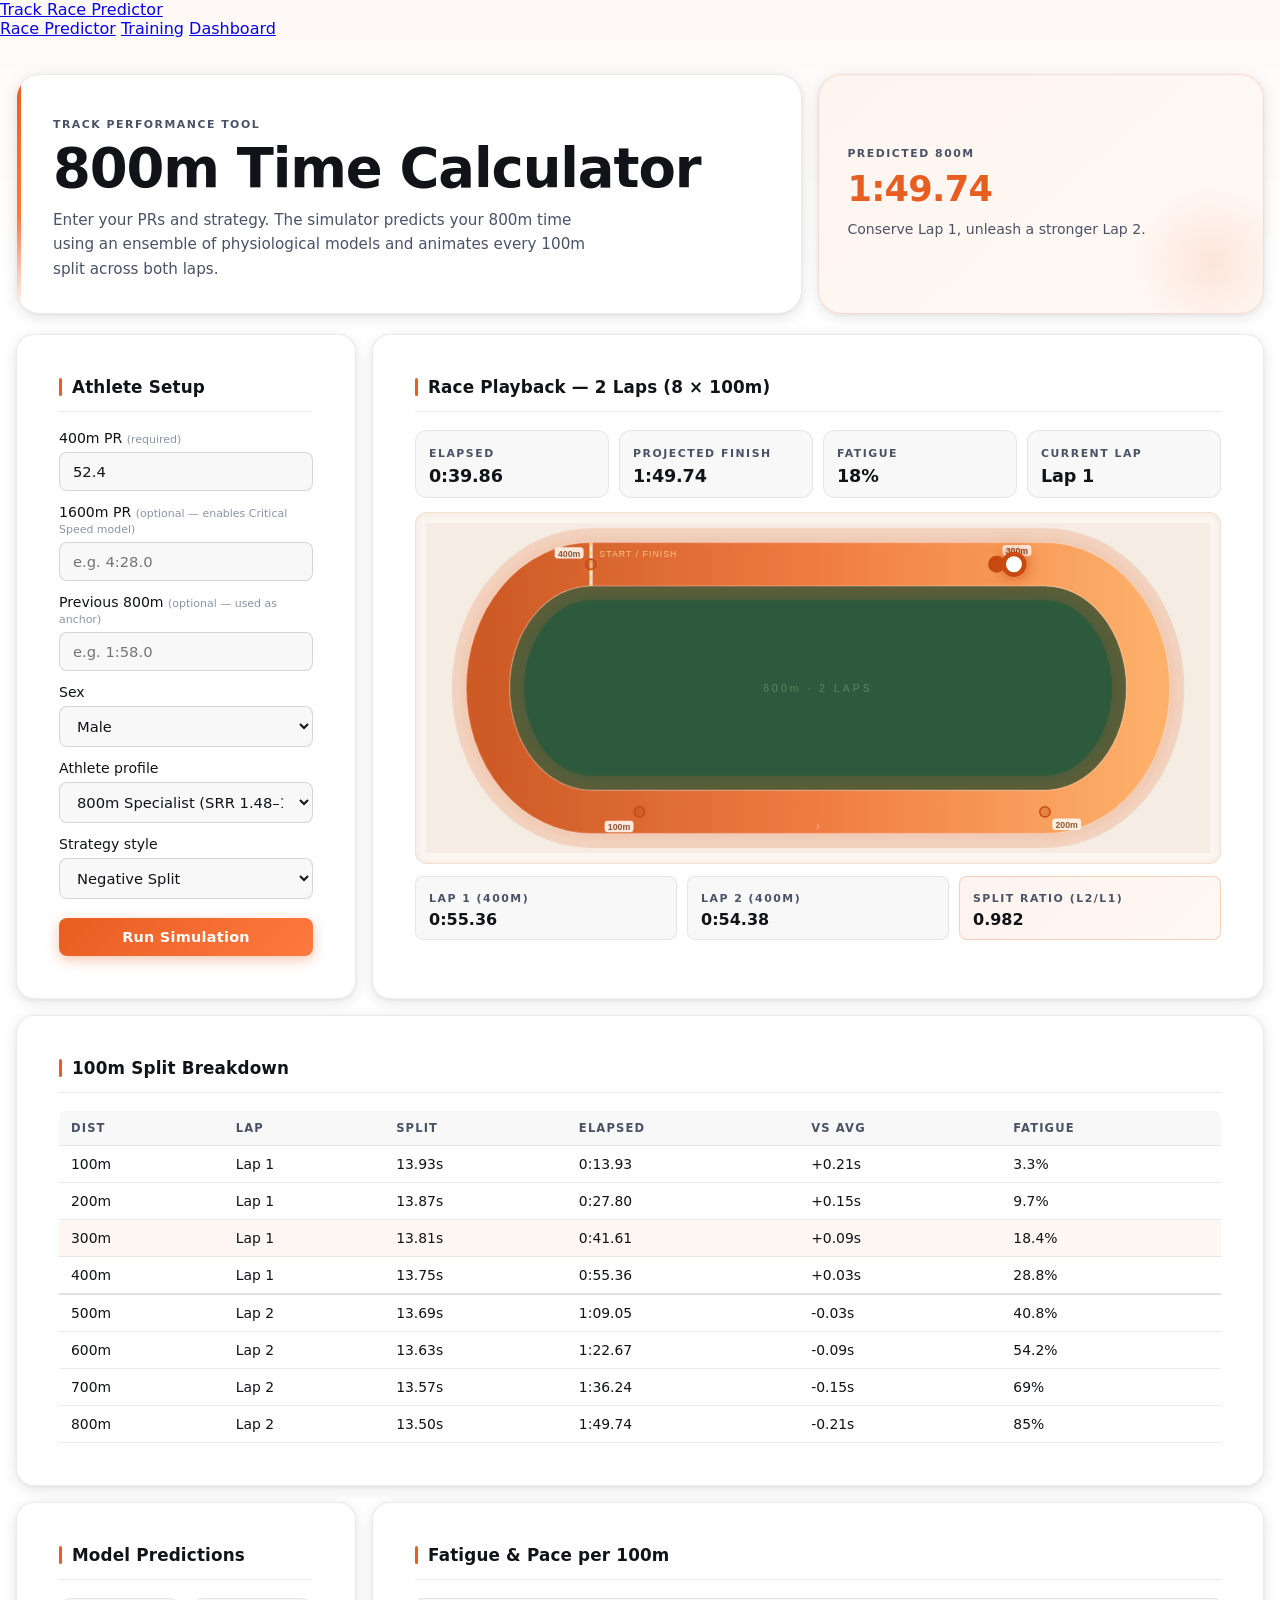
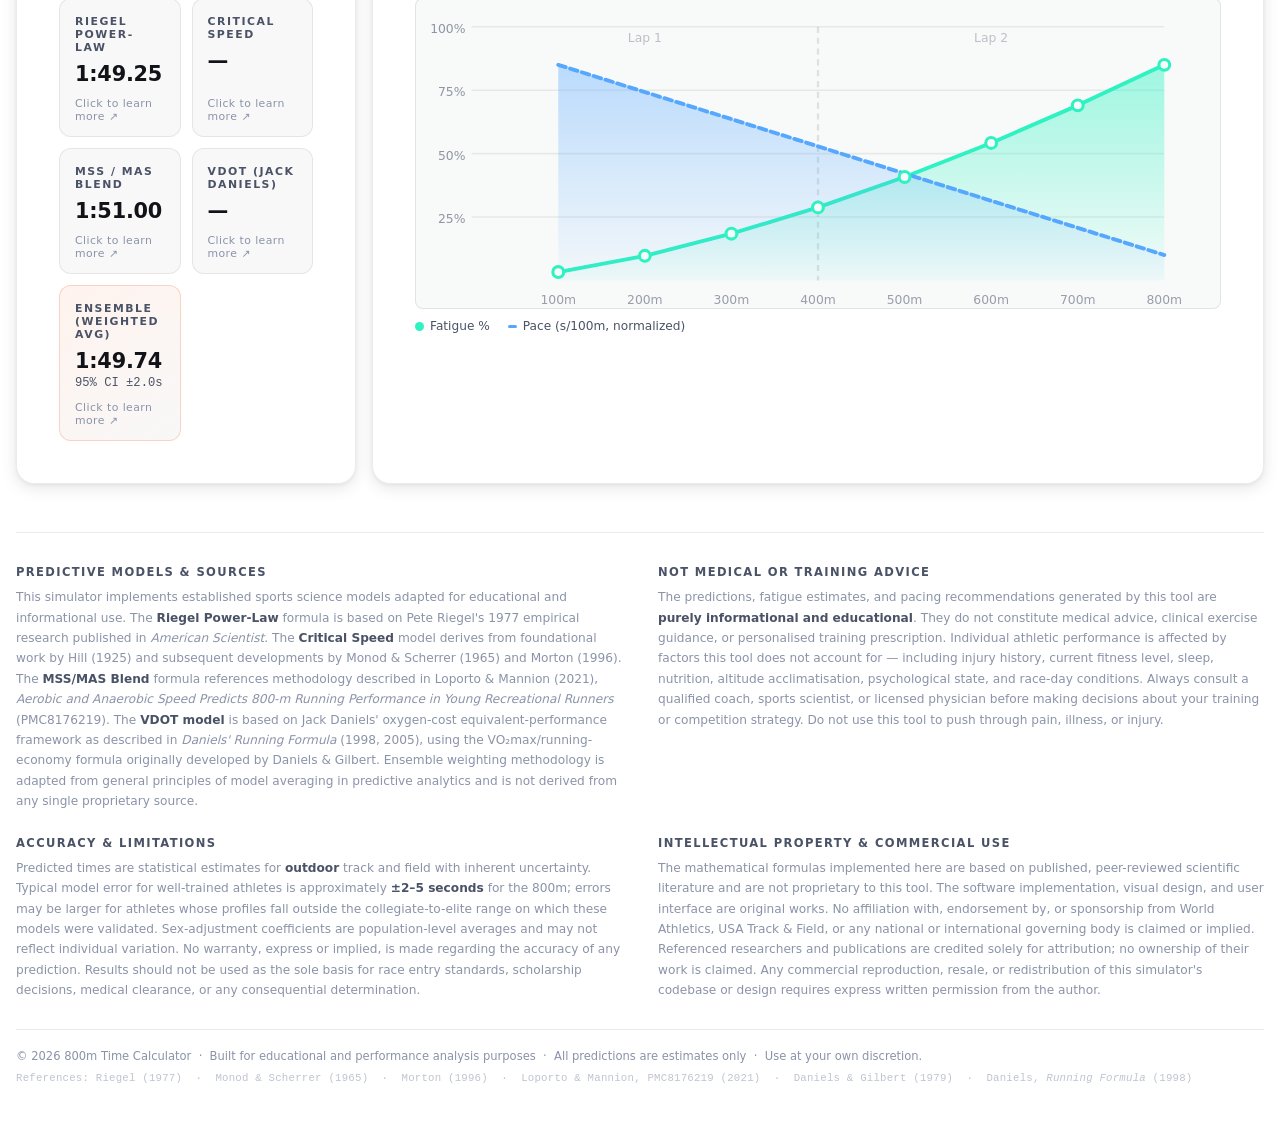
==== commit 2a9b918d: "Add header and navigation to index.html" ====
--- a/index.html
+++ b/index.html
@@ -10,6 +10,15 @@
 </head>
 
 <body>
+    <header class="header">
+      <a href="index.html" class="logo">Track Race Predictor</a>
+
+      <nav class="navbar">
+        <a href="index.html" class="active">Race Predictor</a>
+        <a href="training.html">Training</a>
+        <a href="dashboard.html">Dashboard</a>
+      </nav>
+    </header>
 
 <div class="page-shell">
 
@@ -125,13 +134,19 @@
           </linearGradient>
         </defs>
 
-        <!-- Light background -->
+        <!-- Dark backdrop -->
         <rect x="0" y="0" width="760" height="320" class="track-backdrop"/>
 
-        <!-- Subtle glow halo behind the track lane -->
+        <!-- Infield (grass interior) -->
+        <path
+          d="M 160 61 A 79 99 0 0 0 160 259 L 600 259 A 79 99 0 0 0 600 61 L 160 61 Z"
+          fill="#2d5a3d"
+        />
+
+        <!-- Glow halo behind the lane -->
         <path
           d="M 160 40 A 100 120 0 0 0 160 280 L 600 280 A 100 120 0 0 0 600 40 L 160 40 Z"
-          fill="none" stroke="rgba(232,107,48,0.12)" stroke-width="70"
+          fill="none" stroke="rgba(232,107,48,0.18)" stroke-width="70"
         />
 
         <!-- Main track path (counter-clockwise) -->
@@ -145,15 +160,33 @@
           class="track-lane"
         />
 
-        <!-- Start/finish line -->
-        <line x1="160" y1="16" x2="160" y2="64"
-              stroke="rgba(100,60,20,0.5)" stroke-width="2.5" stroke-dasharray="5 3"/>
-        <text x="168" y="30" font-size="9" fill="rgba(100,60,20,0.55)"
+        <!-- Outer edge line -->
+        <path
+          d="M 160 19 A 121 141 0 0 0 160 301 L 600 301 A 121 141 0 0 0 600 19 L 160 19 Z"
+          fill="none" stroke="rgba(255,255,255,0.20)" stroke-width="1.5"
+        />
+
+        <!-- Inner edge line -->
+        <path
+          d="M 160 61 A 79 99 0 0 0 160 259 L 600 259 A 79 99 0 0 0 600 61 L 160 61 Z"
+          fill="none" stroke="rgba(255,255,255,0.22)" stroke-width="1.5"
+        />
+
+        <!-- Start/finish line — solid white + gold dash -->
+        <line x1="160" y1="19" x2="160" y2="61"
+              stroke="#ffffff" stroke-width="3" opacity="0.85"/>
+        <line x1="160" y1="19" x2="160" y2="61"
+              stroke="#ffd700" stroke-width="1.2" stroke-dasharray="4 4" opacity="0.9"/>
+        <text x="168" y="33" font-size="8.5" fill="rgba(255,220,160,0.80)"
               font-family="Bahnschrift,sans-serif" letter-spacing="1">START / FINISH</text>
+
+        <!-- Direction arrow on back straight -->
+        <text x="380" y="298" text-anchor="middle" font-size="13"
+              fill="rgba(255,255,255,0.35)" font-family="sans-serif">›</text>
 
         <!-- Inner label -->
         <text x="380" y="164" text-anchor="middle" font-size="10"
-              fill="rgba(160,100,60,0.3)" font-family="Bahnschrift,sans-serif" letter-spacing="3">800m · 2 LAPS</text>
+              fill="rgba(160,220,160,0.35)" font-family="Bahnschrift,sans-serif" letter-spacing="3">800m · 2 LAPS</text>
 
         <g id="splitMarkers"></g>
 
@@ -215,10 +248,15 @@
         <strong id="blendVal">—</strong>
         <span class="tile-hint">Click to learn more ↗</span>
       </div>
-      <div class="model-tile accent" data-model="ensemble">
+      <div class="model-tile" data-model="vdot">
+        <span class="tile-label">VDOT (Jack Daniels)</span>
+        <strong id="vdotVal">—</strong>
+        <span class="tile-hint">Click to learn more ↗</span>
+      </div>
+      <div class="model-tile accent full" data-model="ensemble">
         <span class="tile-label">Ensemble (Weighted Avg)</span>
         <strong id="ensembleVal">—</strong>
-        <p id="ensembleCI" class="ensemble-ci">95% CI: —</p>
+        <p id="ensembleCI" class="ensemble-ci">±—</p>
         <span class="tile-hint">Click to learn more ↗</span>
       </div>
     </div>
@@ -268,7 +306,7 @@
 
       <div class="disc-block">
         <h4>Predictive Models &amp; Sources</h4>
-        <p>This simulator implements established sports science models adapted for educational and informational use. The <strong>Riegel Power-Law</strong> formula is based on Pete Riegel's 1977 empirical research published in <em>American Scientist</em>. The <strong>Critical Speed</strong> model derives from foundational work by Hill (1925) and subsequent developments by Monod &amp; Scherrer (1965) and Morton (1996). The <strong>MSS/MAS Blend</strong> formula references methodology described in Loporto &amp; Mannion (2021), <em>Aerobic and Anaerobic Speed Predicts 800-m Running Performance in Young Recreational Runners</em> (PMC8176219). The <strong>Speed Reserve Ratio (SRR)</strong> framework is based on Sandford et al. (2019), <em>Anaerobic Speed Reserve: A Key Component of Elite Male 800-m Running</em> (PubMed 30300023). Ensemble weighting methodology is adapted from general principles of model averaging in predictive analytics and is not derived from any single proprietary source.</p>
+        <p>This simulator implements established sports science models adapted for educational and informational use. The <strong>Riegel Power-Law</strong> formula is based on Pete Riegel's 1977 empirical research published in <em>American Scientist</em>. The <strong>Critical Speed</strong> model derives from foundational work by Hill (1925) and subsequent developments by Monod &amp; Scherrer (1965) and Morton (1996). The <strong>MSS/MAS Blend</strong> formula references methodology described in Loporto &amp; Mannion (2021), <em>Aerobic and Anaerobic Speed Predicts 800-m Running Performance in Young Recreational Runners</em> (PMC8176219). The <strong>VDOT model</strong> is based on Jack Daniels' oxygen-cost equivalent-performance framework as described in <em>Daniels' Running Formula</em> (1998, 2005), using the VO₂max/running-economy formula originally developed by Daniels &amp; Gilbert. Ensemble weighting methodology is adapted from general principles of model averaging in predictive analytics and is not derived from any single proprietary source.</p>
       </div>
 
       <div class="disc-block">
@@ -290,7 +328,7 @@
 
     <div class="disc-bottom">
       <p>© 2026 800m Time Calculator &nbsp;·&nbsp; Built for educational and performance analysis purposes &nbsp;·&nbsp; All predictions are estimates only &nbsp;·&nbsp; Use at your own discretion.</p>
-      <p class="disc-refs">References: Riegel (1977) &nbsp;·&nbsp; Monod &amp; Scherrer (1965) &nbsp;·&nbsp; Morton (1996) &nbsp;·&nbsp; Loporto &amp; Mannion, PMC8176219 (2021) &nbsp;·&nbsp; Sandford et al., PubMed 30300023 (2019)</p>
+      <p class="disc-refs">References: Riegel (1977) &nbsp;·&nbsp; Monod &amp; Scherrer (1965) &nbsp;·&nbsp; Morton (1996) &nbsp;·&nbsp; Loporto &amp; Mannion, PMC8176219 (2021) &nbsp;·&nbsp; Daniels &amp; Gilbert (1979) &nbsp;·&nbsp; Daniels, <em>Running Formula</em> (1998)</p>
     </div>
   </div>
 </footer>
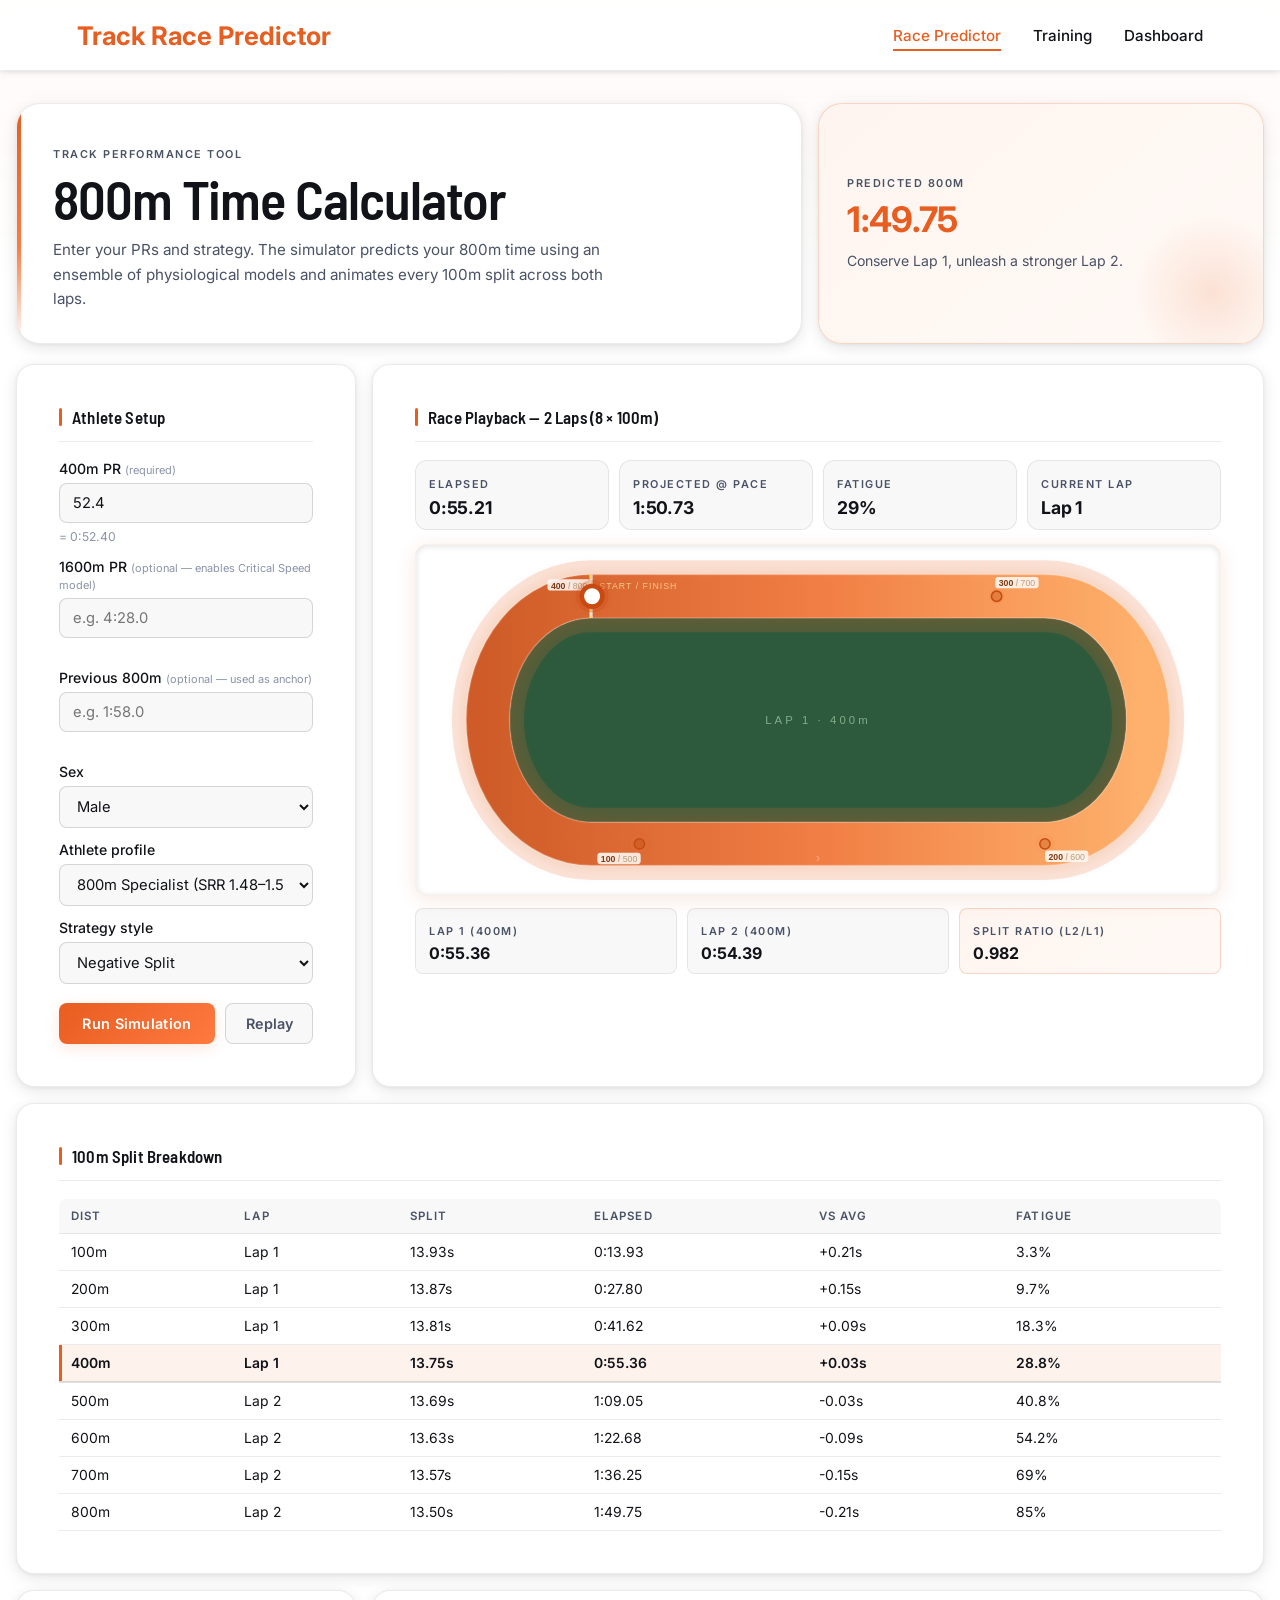
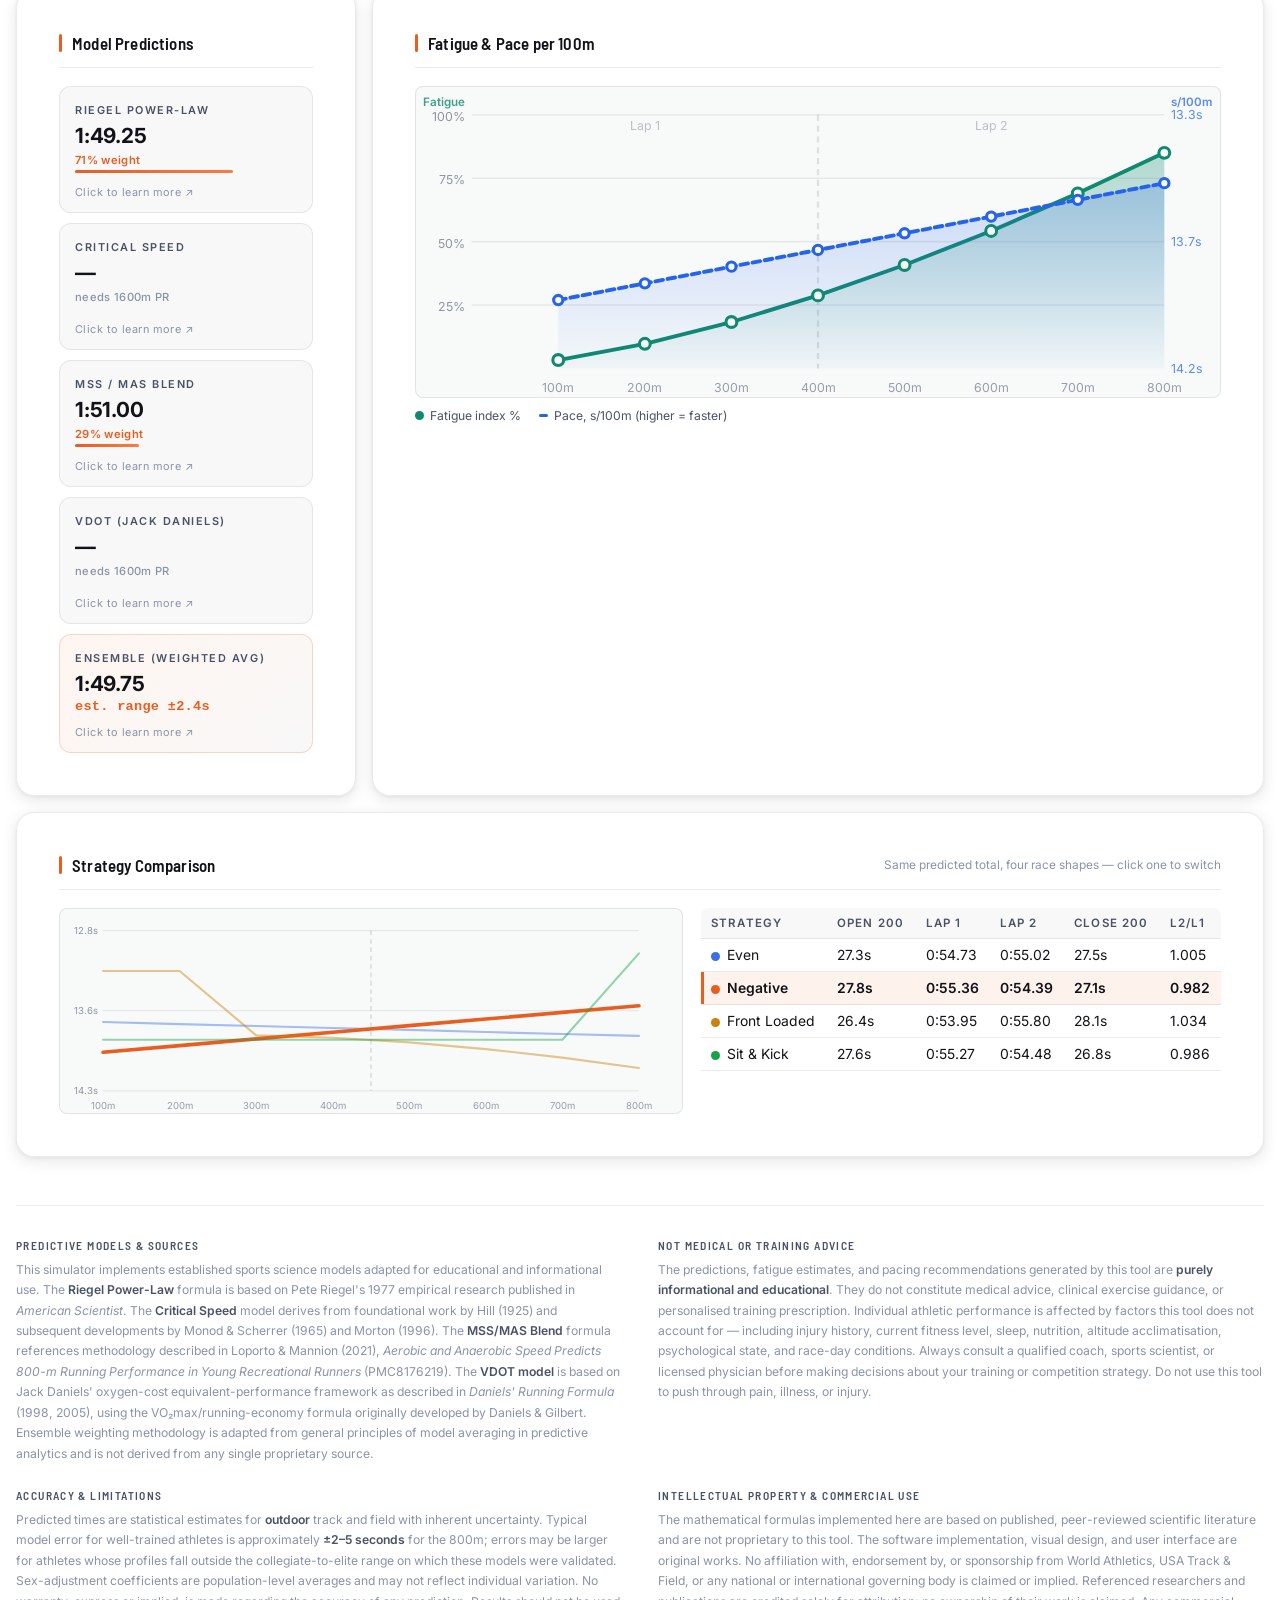
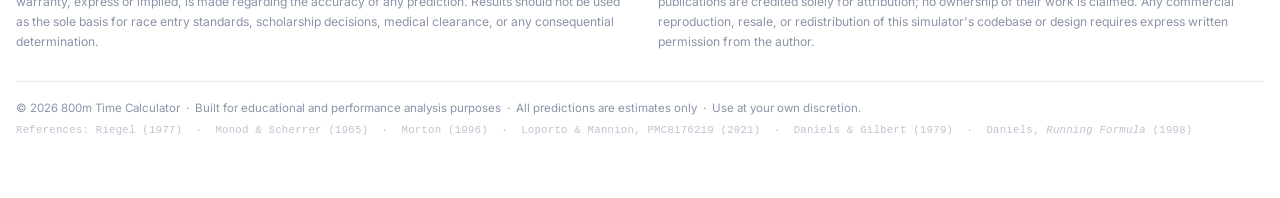
==== commit 59cb12f2: "Audit fixes, UX/functionality/perf upgrades Major bug fixes - Sticky header (was fixed) so the hero " ====
--- a/index.html
+++ b/index.html
@@ -1,11 +1,23 @@
-<!DOCTYPE html>
+﻿<!DOCTYPE html>
 <html lang="en">
 <head>
 <meta charset="UTF-8">
 <meta name="viewport" content="width=device-width, initial-scale=1.0">
-<title>800m Time Calculator</title>
+<title>800m Time Calculator — Track Race Predictor</title>
+<meta name="description" content="Predict your 800m race time from your 400m and 1600m PRs using an ensemble of Riegel, Critical Speed, MSS/MAS and VDOT models, with animated 100m splits and pacing strategies.">
+<meta property="og:title" content="800m Time Calculator">
+<meta property="og:description" content="Predict your 800m from your PRs. Ensemble of four physiological models with animated splits.">
+<meta property="og:type" content="website">
+<meta name="theme-color" content="#e85d20">
+<link rel="preload" href="styles.css" as="style">
+<link rel="preconnect" href="https://fonts.googleapis.com">
+<link rel="preconnect" href="https://fonts.gstatic.com" crossorigin>
+<link rel="stylesheet" href="https://fonts.googleapis.com/css2?family=Inter:wght@400;500;600;700&family=Barlow+Semi+Condensed:wght@600;700&display=swap">
 <link rel="stylesheet" href="styles.css">
-<link rel="icon" type="image/png" href="800timecalcfavicon.png">
+<link rel="icon" type="image/png" sizes="64x64" href="favicon.png">
+<link rel="apple-touch-icon" href="apple-touch-icon.png">
+<script defer src="models.js"></script>
+<script defer src="predictor.js"></script>
 <script defer src="/_vercel/insights/script.js"></script>
 </head>
 
@@ -49,17 +61,24 @@
 
       <label class="field">
         <span>400m PR <em>(required)</em></span>
-        <input id="pr400" type="text" placeholder="e.g. 52.4" value="52.4">
+        <input id="pr400" type="text" inputmode="decimal" placeholder="e.g. 52.4" value="52.4"
+               aria-describedby="pr400Msg">
+        <small class="field-msg" id="pr400Msg" aria-live="polite"></small>
       </label>
 
       <label class="field">
         <span>1600m PR <em>(optional — enables Critical Speed model)</em></span>
-        <input id="pr1600" type="text" placeholder="e.g. 4:28.0">
+        <input id="pr1600" type="text" inputmode="decimal" placeholder="e.g. 4:28.0"
+               aria-describedby="pr1600Msg">
+        <small class="field-msg" id="pr1600Msg" aria-live="polite"></small>
       </label>
 
       <label class="field">
         <span>Previous 800m <em>(optional — used as anchor)</em></span>
-        <input id="pr800" type="text" placeholder="e.g. 1:58.0">
+        <input id="pr800" type="text" inputmode="decimal" placeholder="e.g. 1:58.0"
+               aria-describedby="pr800Msg">
+        <small class="field-msg" id="pr800Msg" aria-live="polite"></small>
+        <small class="anchor-hint" id="anchorHint" hidden></small>
       </label>
 
       <label class="field">
@@ -91,6 +110,7 @@
 
       <div class="button-row">
         <button class="primary-btn" type="submit">Run Simulation</button>
+        <button class="ghost-btn" type="button" id="replayButton" title="Replay the race animation">Replay</button>
       </div>
 
     </form>
@@ -105,7 +125,7 @@
         <strong id="elapsedMetric">0:00.0</strong>
       </div>
       <div class="metric-pill">
-        <span>Projected Finish</span>
+        <span title="Finish time at your average pace so far">Projected @ Pace</span>
         <strong id="projectionMetric">—</strong>
       </div>
       <div class="metric-pill">
@@ -134,7 +154,7 @@
           </linearGradient>
         </defs>
 
-        <!-- Dark backdrop -->
+        <!-- Backdrop (white, see .track-backdrop) -->
         <rect x="0" y="0" width="760" height="320" class="track-backdrop"/>
 
         <!-- Infield (grass interior) -->
@@ -180,16 +200,17 @@
         <text x="168" y="33" font-size="8.5" fill="rgba(255,220,160,0.80)"
               font-family="Bahnschrift,sans-serif" letter-spacing="1">START / FINISH</text>
 
-        <!-- Direction arrow on back straight -->
+        <!-- Direction arrow on back straight (runner travels left-to-right here) -->
         <text x="380" y="298" text-anchor="middle" font-size="13"
               fill="rgba(255,255,255,0.35)" font-family="sans-serif">›</text>
 
         <!-- Inner label -->
-        <text x="380" y="164" text-anchor="middle" font-size="10"
-              fill="rgba(160,220,160,0.35)" font-family="Bahnschrift,sans-serif" letter-spacing="3">800m · 2 LAPS</text>
+        <text id="lapIndicator" x="380" y="164" text-anchor="middle" font-size="11"
+              fill="rgba(200,240,200,0.55)" font-family="Bahnschrift,sans-serif" letter-spacing="3">800m · 2 LAPS</text>
 
         <g id="splitMarkers"></g>
 
+        <circle id="runnerHalo"  r="16" cx="160" cy="40" class="runner-halo"/>
         <circle id="runnerDot"   r="10" cx="160" cy="40" class="runner-dot"/>
         <circle id="runnerPulse" r="12" cx="160" cy="40" class="runner-pulse">
           <animate attributeName="r"       from="12" to="26" dur="1.8s" repeatCount="indefinite"/>
@@ -233,30 +254,35 @@
   <section class="card model-card">
     <div class="section-heading"><h2>Model Predictions</h2></div>
     <div class="model-grid">
-      <div class="model-tile" data-model="riegel">
+      <div class="model-tile" data-model="riegel" role="button" tabindex="0" aria-haspopup="dialog">
         <span class="tile-label">Riegel Power-Law</span>
         <strong id="riegelVal">—</strong>
-        <span class="tile-hint">Click to learn more ↗</span>
-      </div>
-      <div class="model-tile" data-model="cs">
+        <span class="tile-weight" id="riegelW"></span>
+        <span class="tile-hint">Click to learn more ↗</span>
+      </div>
+      <div class="model-tile" data-model="cs" role="button" tabindex="0" aria-haspopup="dialog">
         <span class="tile-label">Critical Speed</span>
         <strong id="csVal">—</strong>
-        <span class="tile-hint">Click to learn more ↗</span>
-      </div>
-      <div class="model-tile" data-model="blend">
+        <span class="tile-weight" id="csW"></span>
+        <span class="tile-hint">Click to learn more ↗</span>
+      </div>
+      <div class="model-tile" data-model="blend" role="button" tabindex="0" aria-haspopup="dialog">
         <span class="tile-label">MSS / MAS Blend</span>
         <strong id="blendVal">—</strong>
-        <span class="tile-hint">Click to learn more ↗</span>
-      </div>
-      <div class="model-tile" data-model="vdot">
+        <span class="tile-weight" id="blendW"></span>
+        <span class="tile-hint">Click to learn more ↗</span>
+      </div>
+      <div class="model-tile" data-model="vdot" role="button" tabindex="0" aria-haspopup="dialog">
         <span class="tile-label">VDOT (Jack Daniels)</span>
         <strong id="vdotVal">—</strong>
-        <span class="tile-hint">Click to learn more ↗</span>
-      </div>
-      <div class="model-tile accent full" data-model="ensemble">
+        <span class="tile-weight" id="vdotW"></span>
+        <span class="tile-hint">Click to learn more ↗</span>
+      </div>
+      <div class="model-tile accent full" data-model="ensemble" role="button" tabindex="0" aria-haspopup="dialog">
         <span class="tile-label">Ensemble (Weighted Avg)</span>
         <strong id="ensembleVal">—</strong>
-        <p id="ensembleCI" class="ensemble-ci">±—</p>
+        <p id="ensembleCI" class="ensemble-ci" title="Model-disagreement range, not a confidence interval">est. range ±—</p>
+        <span class="tile-weight muted" id="priorW"></span>
         <span class="tile-hint">Click to learn more ↗</span>
       </div>
     </div>
@@ -267,15 +293,15 @@
     <div id="graph-card-wrap" style="position:relative">
       <svg id="fatigueGraph" viewBox="0 0 520 200" class="fatigue-graph">
         <defs>
-          <!-- Teal fatigue fill — original colours preserved -->
+          <!-- Teal fatigue fill -->
           <linearGradient id="fatigueFill" x1="0%" y1="0%" x2="0%" y2="100%">
-            <stop offset="0%"   stop-color="#2ef2c1" stop-opacity="0.45"/>
-            <stop offset="100%" stop-color="#2ef2c1" stop-opacity="0.03"/>
+            <stop offset="0%"   stop-color="#0f8a6e" stop-opacity="0.30"/>
+            <stop offset="100%" stop-color="#0f8a6e" stop-opacity="0.02"/>
           </linearGradient>
           <!-- Blue pace fill -->
           <linearGradient id="paceFill" x1="0%" y1="0%" x2="0%" y2="100%">
-            <stop offset="0%"   stop-color="#56a8ff" stop-opacity="0.38"/>
-            <stop offset="100%" stop-color="#56a8ff" stop-opacity="0.03"/>
+            <stop offset="0%"   stop-color="#2563eb" stop-opacity="0.22"/>
+            <stop offset="100%" stop-color="#2563eb" stop-opacity="0.02"/>
           </linearGradient>
         </defs>
         <g id="graphGrid"></g>
@@ -285,15 +311,41 @@
         <path id="fatigueLine" class="graph-line"></path>
         <path id="paceArea"    style="fill:url(#paceFill)"></path>
         <path id="paceLine"    class="graph-line"
-              style="stroke:#56a8ff;stroke-width:2.5;stroke-dasharray:5 3"></path>
+              style="stroke:#2563eb;stroke-width:2.5;stroke-dasharray:5 3"></path>
         <g id="graphPoints"></g>
         <g id="graphLabels"></g>
       </svg>
       <div id="graphTooltip" class="graph-tooltip"></div>
     </div>
     <div class="graph-legend">
-      <span class="legend-item accent-dot">Fatigue %</span>
-      <span class="legend-item accent2-dot">Pace (s/100m, normalized)</span>
+      <span class="legend-item accent-dot">Fatigue index %</span>
+      <span class="legend-item accent2-dot">Pace, s/100m (higher = faster)</span>
+    </div>
+  </section>
+
+  <!-- ── ROW 4: Strategy comparison (full width) ── -->
+  <section class="card compare-card">
+    <div class="section-heading">
+      <h2>Strategy Comparison</h2>
+      <span class="heading-note">Same predicted total, four race shapes — click one to switch</span>
+    </div>
+    <div class="compare-grid">
+      <svg id="compareGraph" viewBox="0 0 520 170" class="fatigue-graph" role="img" aria-label="100m split pace for each strategy"></svg>
+      <div class="table-inner">
+        <table class="compare-table">
+          <thead>
+            <tr>
+              <th>Strategy</th>
+              <th title="First 200m">Open 200</th>
+              <th>Lap 1</th>
+              <th>Lap 2</th>
+              <th title="Last 200m">Close 200</th>
+              <th title="Lap 2 ÷ Lap 1">L2/L1</th>
+            </tr>
+          </thead>
+          <tbody id="compareTableBody"></tbody>
+        </table>
+      </div>
     </div>
   </section>
 
@@ -335,6 +387,5 @@
 
 </div>
 
-<script src="script.js"></script>
 </body>
-</html>
+</html>
--- a/styles.css
+++ b/styles.css
@@ -1,4 +1,4 @@
-/* ═══════════════════════════════════════════════════════════
+﻿/* ═══════════════════════════════════════════════════════════
    800m Race Strategy Simulator — styles.css
    White background · orange track · light fatigue graph
 ═══════════════════════════════════════════════════════════ */
@@ -20,10 +20,14 @@
   --accent-light: #ff7a40;
   --accent-glow:  rgba(232, 93, 32, 0.15);
   --accent-soft:  rgba(232, 93, 32, 0.08);
+  /* Tint/border used by accent-coloured cards so they follow the strategy theme */
+  --accent-tint:   #fff5f0;
+  --accent-tint-2: #fff9f5;
+  --accent-border: rgba(232, 93, 32, 0.22);
 
   /* Graph colours — kept as original teal/blue */
-  --graph-teal:   #2ef2c1;
-  --graph-blue:   #56a8ff;
+  --graph-teal:   #0f8a6e;   /* darkened for contrast on the light graph */
+  --graph-blue:   #2563eb;
 
   --accent-2:     #56a8ff;
 
@@ -44,10 +48,83 @@
 * { box-sizing: border-box; }
 html { scroll-behavior: smooth; }
 
+/* ═══════════════════════════════════════
+   NAVBAR
+═══════════════════════════════════════ */
+
+.header {
+  position: sticky;
+  top: 0;
+  width: 100%;
+  padding: 1.2rem 6%;
+  gap: 1rem;
+  background: rgba(255, 255, 255, 0.9);
+  backdrop-filter: blur(10px);
+  border-bottom: 1px solid var(--line);
+  box-shadow: var(--shadow-sm);
+
+  display: flex;
+  justify-content: space-between;
+  align-items: center;
+
+  z-index: 2000;
+}
+
+/* Logo */
+.logo {
+  font-size: 1.6rem;
+  font-weight: 700;
+  color: var(--accent);
+  text-decoration: none;
+  transition: 0.2s ease;
+}
+
+.logo:hover {
+  color: var(--accent-light);
+}
+
+/* Nav links */
+.navbar {
+  display: flex;
+  gap: 2rem;
+}
+
+.navbar a {
+  color: var(--text);
+  font-weight: 500;
+  font-size: 0.95rem;
+  text-decoration: none;
+  position: relative;
+  padding: 0.4rem 0;
+  transition: 0.2s ease;
+}
+
+/* Underline animation */
+.navbar a::after {
+  content: '';
+  position: absolute;
+  bottom: 0;
+  left: 0;
+  width: 0;
+  height: 2px;
+  background: var(--accent);
+  transition: width 0.25s ease;
+}
+
+.navbar a:hover::after,
+.navbar a.active::after {
+  width: 100%;
+}
+
+/* Active link */
+.navbar a.active {
+  color: var(--accent);
+}
+
 body {
   margin: 0;
   min-height: 100vh;
-  font-family: "Aptos", "Segoe UI Variable", "Segoe UI", system-ui, sans-serif;
+  font-family: "Aptos", "Segoe UI Variable", "Segoe UI", "Inter", system-ui, sans-serif;
   color: var(--text);
   background: var(--bg-base);
 }
@@ -67,14 +144,14 @@
   z-index: 1;
   width: min(1320px, calc(100% - 32px));
   margin: 0 auto;
-  padding: 36px 0 60px;
+  padding: 32px 0 60px;
 }
 
 /* ═══════════════════════════════════════
    TYPOGRAPHY
 ═══════════════════════════════════════ */
 h1, h2, h3, h4 {
-  font-family: "Bahnschrift", "Aptos", system-ui, sans-serif;
+  font-family: "Bahnschrift", "Barlow Semi Condensed", "Aptos", "Inter", system-ui, sans-serif;
   font-weight: 600;
 }
 
@@ -146,13 +223,13 @@
 .hero-stat-card {
   padding: 28px;
   border-radius: var(--radius-xl);
-  background: linear-gradient(140deg, #fff5f0, #fff9f5);
+  background: linear-gradient(140deg, var(--accent-tint), var(--accent-tint-2));
   display: flex;
   flex-direction: column;
   justify-content: center;
   position: relative;
   overflow: hidden;
-  border-color: rgba(232,93,32,0.18);
+  border-color: var(--accent-border);
 }
 
 .hero-stat-card::before {
@@ -161,7 +238,7 @@
   bottom: -30px; right: -30px;
   width: 160px; height: 160px;
   border-radius: 50%;
-  background: radial-gradient(circle, rgba(232,93,32,0.12), transparent 70%);
+  background: radial-gradient(circle, var(--accent-glow), transparent 70%);
 }
 
 .hero-stat-card strong {
@@ -192,6 +269,7 @@
   border-radius: var(--radius-lg);
   background: var(--bg-base);
   padding: 42px;
+  min-width: 0;
 }
 
 .control-card { grid-column: 1; grid-row: 1; align-self: start; }
@@ -199,6 +277,7 @@
 .table-card   { grid-column: 1 / -1; grid-row: 2; }
 .model-card   { grid-column: 1; grid-row: 3; }
 .graph-card   { grid-column: 2; grid-row: 3; }
+.compare-card { grid-column: 1 / -1; grid-row: 4; }
 
 .section-heading {
   display: flex;
@@ -227,6 +306,17 @@
 .field { display: grid; gap: 6px; }
 .field span { font-size: 0.88rem; color: var(--text); font-weight: 500; }
 .field em   { font-style: normal; color: var(--text-dim); font-size: 0.78em; font-weight: 400; }
+
+/* Live echo / validation message under time inputs */
+.field-msg {
+  min-height: 1em;
+  font-size: 0.76rem;
+  line-height: 1.3;
+  color: var(--text-dim);
+}
+.field-msg.is-warn  { color: var(--warning); }
+.field-msg.is-error { color: var(--danger); }
+input[aria-invalid="true"] { border-color: var(--danger) !important; }
 
 input, select, button { font: inherit; }
 
@@ -268,13 +358,13 @@
   flex: 1;
   color: #fff;
   background: linear-gradient(135deg, var(--accent) 0%, var(--accent-light) 100%);
-  box-shadow: 0 4px 14px rgba(232,93,32,0.35);
+  box-shadow: 0 4px 14px var(--accent-glow);
   letter-spacing: 0.02em;
 }
 
 .primary-btn:hover {
   transform: translateY(-1px);
-  box-shadow: 0 6px 20px rgba(232,93,32,0.45);
+  box-shadow: 0 6px 20px var(--accent-glow);
 }
 
 .ghost-btn {
@@ -317,23 +407,22 @@
 }
 
 /* ═══════════════════════════════════════
-   TRACK — light background, orange lane
+   TRACK — white backdrop, orange lane
 ═══════════════════════════════════════ */
 .track-wrap {
   position: relative;
   overflow: hidden;
   padding: 10px;
   border-radius: var(--radius-md);
-  /* Light warm background — like actual track surface / indoor facility */
-  background: #faf5f0;
-  border: 1px solid rgba(200,120,60,0.18);
-  box-shadow: inset 0 1px 6px rgba(180,90,30,0.08);
+  background: #ffffff;
+  border: 1px solid rgba(200, 121, 60, 0.11);
+  box-shadow: inset 0 1px 6px rgba(0,0,0,0.12), 0 4px 20px rgba(201,74,16,0.12);
 }
 
 .track-svg { width: 100%; height: auto; display: block; }
 
-/* Light track interior */
-.track-backdrop { fill: #f5ede4; }
+/* Backdrop */
+.track-backdrop { fill: #ffffff; }
 
 /* Orange gradient lane */
 .track-lane {
@@ -348,7 +437,9 @@
 
 /* Split markers */
 .split-marker  { cursor: default; }
-.split-label   { pointer-events: none; transition: opacity 200ms ease; }
+.split-label   { pointer-events: none; }
+.split-label tspan { transition: fill 200ms ease; }
+.lbl-sep { fill: rgba(120,50,10,0.35); }
 .marker-group  { cursor: default; }
 .marker-bg     { transition: opacity 200ms ease; }
 
@@ -357,8 +448,11 @@
   fill: #ffffff;
   stroke: #c94a10;
   stroke-width: 4.5;
-  filter: drop-shadow(0 0 8px rgba(200,70,16,0.7));
-}
+  /* No filter here: the dot moves every frame and a drop-shadow would force
+     a repaint of the filtered region each time. The glow is a static halo
+     circle (#runnerHalo) instead. */
+}
+.runner-halo { fill: rgba(200,70,16,0.28); pointer-events: none; }
 
 .runner-pulse {
   fill: none;
@@ -384,8 +478,8 @@
 }
 
 .lap-pill.accent {
-  background: linear-gradient(135deg, #fff3ee, #fff8f4);
-  border-color: rgba(232,93,32,0.25);
+  background: linear-gradient(135deg, var(--accent-tint), var(--accent-tint-2));
+  border-color: var(--accent-border);
 }
 
 .lap-pill strong { display: block; margin-top: 4px; font-size: 1rem; color: var(--text); }
@@ -420,7 +514,8 @@
 tbody tr { transition: background 120ms; }
 tbody tr:hover { background: var(--bg-surface); }
 
-tbody tr.active-row { background: rgba(232,93,32,0.05); }
+tbody tr.active-row { background: var(--accent-soft); font-weight: 600; }
+tbody tr.active-row td:first-child { box-shadow: inset 3px 0 0 var(--accent); }
 tbody tr.lap-boundary td { border-bottom: 2px solid rgba(0,0,0,0.12); }
 
 /* ═══════════════════════════════════════
@@ -428,8 +523,8 @@
 ═══════════════════════════════════════ */
 .model-grid {
   display: grid;
-  grid-template-columns: repeat(2, 1fr);
-  gap: 11px;
+  grid-template-columns: 1fr;
+  gap: 10px;
 }
 
 .model-tile {
@@ -451,18 +546,22 @@
 }
 
 .model-tile.accent {
-  background: linear-gradient(140deg, #fff3ee, var(--bg-surface));
-  border-color: rgba(232,93,32,0.22);
+  background: linear-gradient(140deg, var(--accent-tint), var(--bg-surface));
+  border-color: var(--accent-border);
+}
+
+.model-tile.full {
+  grid-column: 1 / -1;
 }
 
 .model-tile.accent:hover {
-  background: linear-gradient(140deg, #ffe8dc, var(--bg-surface));
-  border-color: rgba(232,93,32,0.45);
+  background: linear-gradient(140deg, var(--accent-soft), var(--bg-surface));
+  border-color: var(--accent);
 }
 
 .model-tile strong {
   display: block;
-  margin: 8px 0 3px;
+  margin: 6px 0 3px;
   font-size: 1.3rem;
   color: var(--text);
   letter-spacing: -0.01em;
@@ -470,10 +569,38 @@
 
 .ensemble-ci {
   margin: 0 0 3px;
-  font-size: 0.76rem;
-  color: var(--text-secondary);
+  font-size: 0.85rem;
+  color: var(--accent);
   font-family: "Courier New", monospace;
-}
+  font-weight: 600;
+  letter-spacing: 0.02em;
+}
+
+/* Ensemble weight readout with a thin proportional bar */
+.tile-weight {
+  position: relative;
+  display: block;
+  margin: 2px 0 4px;
+  padding-bottom: 6px;
+  font-size: 0.7rem;
+  font-weight: 600;
+  color: var(--accent);
+  letter-spacing: 0.03em;
+}
+.tile-weight::after {
+  content: "";
+  position: absolute;
+  left: 0; bottom: 0;
+  height: 3px;
+  width: var(--w, 0%);
+  border-radius: 2px;
+  background: linear-gradient(90deg, var(--accent), var(--accent-light));
+  transition: width 400ms ease;
+}
+.tile-weight.muted { color: var(--text-dim); font-weight: 500; }
+.tile-weight.muted::after { display: none; }
+.model-tile.accent .tile-weight { display: inline; padding: 0; margin: 0; }
+.model-tile.accent .tile-weight::after { display: none; }
 
 .tile-hint {
   margin-top: auto;
@@ -485,6 +612,40 @@
 }
 
 .model-tile:hover .tile-hint { color: var(--accent); }
+
+/* ═══════════════════════════════════════
+   STRATEGY COMPARISON
+═══════════════════════════════════════ */
+.heading-note { margin-left: auto; font-size: 0.74rem; color: var(--text-dim); font-weight: 400; }
+.compare-grid {
+  display: grid;
+  grid-template-columns: minmax(0, 1.2fr) minmax(0, 1fr);
+  gap: 18px;
+  align-items: start;
+}
+.compare-table td, .compare-table th { padding: 8px 10px; }
+.cmp-row { cursor: pointer; }
+.cmp-row:focus-visible { outline: 2px solid var(--accent); outline-offset: -2px; }
+.cmp-swatch {
+  display: inline-block; width: 9px; height: 9px; border-radius: 50%;
+  margin-right: 7px; vertical-align: middle;
+}
+.cmp-line { cursor: pointer; }
+
+/* Race-log anchor hint under the Previous 800m field */
+.anchor-hint {
+  font-size: 0.76rem;
+  color: var(--text-secondary);
+  padding: 7px 10px;
+  border-radius: var(--radius-sm);
+  background: var(--accent-soft);
+  border: 1px solid var(--accent-border);
+}
+.link-btn {
+  background: none; border: 0; padding: 0; margin-left: 4px;
+  color: var(--accent); font: inherit; font-weight: 600; cursor: pointer;
+  text-decoration: underline;
+}
 
 /* ═══════════════════════════════════════
    MODAL
@@ -595,14 +756,15 @@
 /* Fatigue line: original teal */
 .graph-line {
   fill: none;
-  stroke: #2ef2c1;
+  stroke: var(--graph-teal);
   stroke-width: 2.5;
   stroke-linejoin: round;
   stroke-linecap: round;
 }
 
 /* Fatigue dots */
-.graph-point { fill: #f8fafa; stroke: #2ef2c1; stroke-width: 2; }
+.graph-point { fill: #f8fafa; stroke: var(--graph-teal); stroke-width: 2; }
+.graph-point.pace { stroke: var(--graph-blue); }
 
 .graph-legend {
   display: flex;
@@ -619,7 +781,7 @@
   display: inline-block;
   width: 9px; height: 9px;
   border-radius: 50%;
-  background: #2ef2c1;
+  background: var(--graph-teal);
 }
 
 .accent2-dot::before {
@@ -627,7 +789,7 @@
   display: inline-block;
   width: 9px; height: 3px;
   border-radius: 2px;
-  background: #56a8ff;
+  background: var(--graph-blue);
 }
 
 /* ═══════════════════════════════════════
@@ -680,24 +842,40 @@
    STRATEGY COLOUR THEMES (light-mode safe)
 ═══════════════════════════════════════ */
 body[data-strategy="even"] {
-  --accent:      #3b6fe8;
-  --accent-light: #6090ff;
-  --accent-soft: rgba(59,111,232,0.08);
+  --accent:        #3b6fe8;
+  --accent-light:  #6090ff;
+  --accent-soft:   rgba(59,111,232,0.08);
+  --accent-glow:   rgba(59,111,232,0.15);
+  --accent-tint:   #f0f4ff;
+  --accent-tint-2: #f6f8ff;
+  --accent-border: rgba(59,111,232,0.22);
 }
 body[data-strategy="negative"] {
-  --accent:      #e85d20;
-  --accent-light: #ff7a40;
-  --accent-soft: rgba(232,93,32,0.08);
+  --accent:        #e85d20;
+  --accent-light:  #ff7a40;
+  --accent-soft:   rgba(232,93,32,0.08);
+  --accent-glow:   rgba(232,93,32,0.15);
+  --accent-tint:   #fff5f0;
+  --accent-tint-2: #fff9f5;
+  --accent-border: rgba(232,93,32,0.22);
 }
 body[data-strategy="frontLoaded"] {
-  --accent:      #c9820a;
-  --accent-light: #e8960f;
-  --accent-soft: rgba(201,130,10,0.08);
+  --accent:        #c9820a;
+  --accent-light:  #e8960f;
+  --accent-soft:   rgba(201,130,10,0.08);
+  --accent-glow:   rgba(201,130,10,0.15);
+  --accent-tint:   #fff8ea;
+  --accent-tint-2: #fffbf2;
+  --accent-border: rgba(201,130,10,0.22);
 }
 body[data-strategy="sitAndKick"] {
-  --accent:      #16a34a;
-  --accent-light: #22c55e;
-  --accent-soft: rgba(22,163,74,0.08);
+  --accent:        #16a34a;
+  --accent-light:  #22c55e;
+  --accent-soft:   rgba(22,163,74,0.08);
+  --accent-glow:   rgba(22,163,74,0.15);
+  --accent-tint:   #eefaf2;
+  --accent-tint-2: #f5fcf7;
+  --accent-border: rgba(22,163,74,0.22);
 }
 
 /* ═══════════════════════════════════════
@@ -763,11 +941,12 @@
    RESPONSIVE
 ═══════════════════════════════════════ */
 @media (max-width: 1100px) {
-  .hero { grid-template-columns: 1fr; }
-  .layout-grid { grid-template-columns: 1fr; }
-  .control-card, .sim-card, .table-card, .model-card, .graph-card {
+  .hero { grid-template-columns: minmax(0, 1fr); }
+  .layout-grid { grid-template-columns: minmax(0, 1fr); }
+  .control-card, .sim-card, .table-card, .model-card, .graph-card, .compare-card {
     grid-column: 1; grid-row: auto;
   }
+  .compare-grid { grid-template-columns: 1fr; }
 }
 
 @media (max-width: 860px) {
@@ -775,7 +954,11 @@
 }
 
 @media (max-width: 640px) {
-  .page-shell      { width: calc(100% - 20px); padding-top: 20px; }
+  .header          { padding: 0.65rem 16px; flex-wrap: wrap; justify-content: center; gap: 0.25rem 1rem; }
+  .logo            { font-size: 1.15rem; white-space: nowrap; }
+  .navbar          { gap: 1.1rem; width: 100%; justify-content: center; }
+  .navbar a        { font-size: 0.82rem; white-space: nowrap; }
+  .page-shell      { width: calc(100% - 20px); padding-top: 16px; }
   .hero-copy, .hero-stat-card, .card { padding: 18px; }
   .button-row      { flex-direction: column; }
   .sim-metrics     { grid-template-columns: repeat(2, 1fr); }
@@ -783,3 +966,12 @@
   .model-grid      { grid-template-columns: 1fr; }
   h1               { font-size: 2rem; }
 }
+/* ═══════════════════════════════════════
+   REDUCED MOTION
+═══════════════════════════════════════ */
+@media (prefers-reduced-motion: reduce) {
+  html { scroll-behavior: auto; }
+  *, *::before, *::after { transition-duration: 0.01ms !important; animation-duration: 0.01ms !important; }
+  .runner-pulse, .split-pulse { display: none; }
+  .track-lane { filter: none; }
+}
--- a/styles.css
+++ b/styles.css
@@ -1,4 +1,4 @@
-/* ═══════════════════════════════════════════════════════════
+﻿/* ═══════════════════════════════════════════════════════════
    800m Race Strategy Simulator — styles.css
    White background · orange track · light fatigue graph
 ═══════════════════════════════════════════════════════════ */
@@ -20,10 +20,14 @@
   --accent-light: #ff7a40;
   --accent-glow:  rgba(232, 93, 32, 0.15);
   --accent-soft:  rgba(232, 93, 32, 0.08);
+  /* Tint/border used by accent-coloured cards so they follow the strategy theme */
+  --accent-tint:   #fff5f0;
+  --accent-tint-2: #fff9f5;
+  --accent-border: rgba(232, 93, 32, 0.22);
 
   /* Graph colours — kept as original teal/blue */
-  --graph-teal:   #2ef2c1;
-  --graph-blue:   #56a8ff;
+  --graph-teal:   #0f8a6e;   /* darkened for contrast on the light graph */
+  --graph-blue:   #2563eb;
 
   --accent-2:     #56a8ff;
 
@@ -44,10 +48,83 @@
 * { box-sizing: border-box; }
 html { scroll-behavior: smooth; }
 
+/* ═══════════════════════════════════════
+   NAVBAR
+═══════════════════════════════════════ */
+
+.header {
+  position: sticky;
+  top: 0;
+  width: 100%;
+  padding: 1.2rem 6%;
+  gap: 1rem;
+  background: rgba(255, 255, 255, 0.9);
+  backdrop-filter: blur(10px);
+  border-bottom: 1px solid var(--line);
+  box-shadow: var(--shadow-sm);
+
+  display: flex;
+  justify-content: space-between;
+  align-items: center;
+
+  z-index: 2000;
+}
+
+/* Logo */
+.logo {
+  font-size: 1.6rem;
+  font-weight: 700;
+  color: var(--accent);
+  text-decoration: none;
+  transition: 0.2s ease;
+}
+
+.logo:hover {
+  color: var(--accent-light);
+}
+
+/* Nav links */
+.navbar {
+  display: flex;
+  gap: 2rem;
+}
+
+.navbar a {
+  color: var(--text);
+  font-weight: 500;
+  font-size: 0.95rem;
+  text-decoration: none;
+  position: relative;
+  padding: 0.4rem 0;
+  transition: 0.2s ease;
+}
+
+/* Underline animation */
+.navbar a::after {
+  content: '';
+  position: absolute;
+  bottom: 0;
+  left: 0;
+  width: 0;
+  height: 2px;
+  background: var(--accent);
+  transition: width 0.25s ease;
+}
+
+.navbar a:hover::after,
+.navbar a.active::after {
+  width: 100%;
+}
+
+/* Active link */
+.navbar a.active {
+  color: var(--accent);
+}
+
 body {
   margin: 0;
   min-height: 100vh;
-  font-family: "Aptos", "Segoe UI Variable", "Segoe UI", system-ui, sans-serif;
+  font-family: "Aptos", "Segoe UI Variable", "Segoe UI", "Inter", system-ui, sans-serif;
   color: var(--text);
   background: var(--bg-base);
 }
@@ -67,14 +144,14 @@
   z-index: 1;
   width: min(1320px, calc(100% - 32px));
   margin: 0 auto;
-  padding: 36px 0 60px;
+  padding: 32px 0 60px;
 }
 
 /* ═══════════════════════════════════════
    TYPOGRAPHY
 ═══════════════════════════════════════ */
 h1, h2, h3, h4 {
-  font-family: "Bahnschrift", "Aptos", system-ui, sans-serif;
+  font-family: "Bahnschrift", "Barlow Semi Condensed", "Aptos", "Inter", system-ui, sans-serif;
   font-weight: 600;
 }
 
@@ -146,13 +223,13 @@
 .hero-stat-card {
   padding: 28px;
   border-radius: var(--radius-xl);
-  background: linear-gradient(140deg, #fff5f0, #fff9f5);
+  background: linear-gradient(140deg, var(--accent-tint), var(--accent-tint-2));
   display: flex;
   flex-direction: column;
   justify-content: center;
   position: relative;
   overflow: hidden;
-  border-color: rgba(232,93,32,0.18);
+  border-color: var(--accent-border);
 }
 
 .hero-stat-card::before {
@@ -161,7 +238,7 @@
   bottom: -30px; right: -30px;
   width: 160px; height: 160px;
   border-radius: 50%;
-  background: radial-gradient(circle, rgba(232,93,32,0.12), transparent 70%);
+  background: radial-gradient(circle, var(--accent-glow), transparent 70%);
 }
 
 .hero-stat-card strong {
@@ -192,6 +269,7 @@
   border-radius: var(--radius-lg);
   background: var(--bg-base);
   padding: 42px;
+  min-width: 0;
 }
 
 .control-card { grid-column: 1; grid-row: 1; align-self: start; }
@@ -199,6 +277,7 @@
 .table-card   { grid-column: 1 / -1; grid-row: 2; }
 .model-card   { grid-column: 1; grid-row: 3; }
 .graph-card   { grid-column: 2; grid-row: 3; }
+.compare-card { grid-column: 1 / -1; grid-row: 4; }
 
 .section-heading {
   display: flex;
@@ -227,6 +306,17 @@
 .field { display: grid; gap: 6px; }
 .field span { font-size: 0.88rem; color: var(--text); font-weight: 500; }
 .field em   { font-style: normal; color: var(--text-dim); font-size: 0.78em; font-weight: 400; }
+
+/* Live echo / validation message under time inputs */
+.field-msg {
+  min-height: 1em;
+  font-size: 0.76rem;
+  line-height: 1.3;
+  color: var(--text-dim);
+}
+.field-msg.is-warn  { color: var(--warning); }
+.field-msg.is-error { color: var(--danger); }
+input[aria-invalid="true"] { border-color: var(--danger) !important; }
 
 input, select, button { font: inherit; }
 
@@ -268,13 +358,13 @@
   flex: 1;
   color: #fff;
   background: linear-gradient(135deg, var(--accent) 0%, var(--accent-light) 100%);
-  box-shadow: 0 4px 14px rgba(232,93,32,0.35);
+  box-shadow: 0 4px 14px var(--accent-glow);
   letter-spacing: 0.02em;
 }
 
 .primary-btn:hover {
   transform: translateY(-1px);
-  box-shadow: 0 6px 20px rgba(232,93,32,0.45);
+  box-shadow: 0 6px 20px var(--accent-glow);
 }
 
 .ghost-btn {
@@ -317,23 +407,22 @@
 }
 
 /* ═══════════════════════════════════════
-   TRACK — light background, orange lane
+   TRACK — white backdrop, orange lane
 ═══════════════════════════════════════ */
 .track-wrap {
   position: relative;
   overflow: hidden;
   padding: 10px;
   border-radius: var(--radius-md);
-  /* Light warm background — like actual track surface / indoor facility */
-  background: #faf5f0;
-  border: 1px solid rgba(200,120,60,0.18);
-  box-shadow: inset 0 1px 6px rgba(180,90,30,0.08);
+  background: #ffffff;
+  border: 1px solid rgba(200, 121, 60, 0.11);
+  box-shadow: inset 0 1px 6px rgba(0,0,0,0.12), 0 4px 20px rgba(201,74,16,0.12);
 }
 
 .track-svg { width: 100%; height: auto; display: block; }
 
-/* Light track interior */
-.track-backdrop { fill: #f5ede4; }
+/* Backdrop */
+.track-backdrop { fill: #ffffff; }
 
 /* Orange gradient lane */
 .track-lane {
@@ -348,7 +437,9 @@
 
 /* Split markers */
 .split-marker  { cursor: default; }
-.split-label   { pointer-events: none; transition: opacity 200ms ease; }
+.split-label   { pointer-events: none; }
+.split-label tspan { transition: fill 200ms ease; }
+.lbl-sep { fill: rgba(120,50,10,0.35); }
 .marker-group  { cursor: default; }
 .marker-bg     { transition: opacity 200ms ease; }
 
@@ -357,8 +448,11 @@
   fill: #ffffff;
   stroke: #c94a10;
   stroke-width: 4.5;
-  filter: drop-shadow(0 0 8px rgba(200,70,16,0.7));
-}
+  /* No filter here: the dot moves every frame and a drop-shadow would force
+     a repaint of the filtered region each time. The glow is a static halo
+     circle (#runnerHalo) instead. */
+}
+.runner-halo { fill: rgba(200,70,16,0.28); pointer-events: none; }
 
 .runner-pulse {
   fill: none;
@@ -384,8 +478,8 @@
 }
 
 .lap-pill.accent {
-  background: linear-gradient(135deg, #fff3ee, #fff8f4);
-  border-color: rgba(232,93,32,0.25);
+  background: linear-gradient(135deg, var(--accent-tint), var(--accent-tint-2));
+  border-color: var(--accent-border);
 }
 
 .lap-pill strong { display: block; margin-top: 4px; font-size: 1rem; color: var(--text); }
@@ -420,7 +514,8 @@
 tbody tr { transition: background 120ms; }
 tbody tr:hover { background: var(--bg-surface); }
 
-tbody tr.active-row { background: rgba(232,93,32,0.05); }
+tbody tr.active-row { background: var(--accent-soft); font-weight: 600; }
+tbody tr.active-row td:first-child { box-shadow: inset 3px 0 0 var(--accent); }
 tbody tr.lap-boundary td { border-bottom: 2px solid rgba(0,0,0,0.12); }
 
 /* ═══════════════════════════════════════
@@ -428,8 +523,8 @@
 ═══════════════════════════════════════ */
 .model-grid {
   display: grid;
-  grid-template-columns: repeat(2, 1fr);
-  gap: 11px;
+  grid-template-columns: 1fr;
+  gap: 10px;
 }
 
 .model-tile {
@@ -451,18 +546,22 @@
 }
 
 .model-tile.accent {
-  background: linear-gradient(140deg, #fff3ee, var(--bg-surface));
-  border-color: rgba(232,93,32,0.22);
+  background: linear-gradient(140deg, var(--accent-tint), var(--bg-surface));
+  border-color: var(--accent-border);
+}
+
+.model-tile.full {
+  grid-column: 1 / -1;
 }
 
 .model-tile.accent:hover {
-  background: linear-gradient(140deg, #ffe8dc, var(--bg-surface));
-  border-color: rgba(232,93,32,0.45);
+  background: linear-gradient(140deg, var(--accent-soft), var(--bg-surface));
+  border-color: var(--accent);
 }
 
 .model-tile strong {
   display: block;
-  margin: 8px 0 3px;
+  margin: 6px 0 3px;
   font-size: 1.3rem;
   color: var(--text);
   letter-spacing: -0.01em;
@@ -470,10 +569,38 @@
 
 .ensemble-ci {
   margin: 0 0 3px;
-  font-size: 0.76rem;
-  color: var(--text-secondary);
+  font-size: 0.85rem;
+  color: var(--accent);
   font-family: "Courier New", monospace;
-}
+  font-weight: 600;
+  letter-spacing: 0.02em;
+}
+
+/* Ensemble weight readout with a thin proportional bar */
+.tile-weight {
+  position: relative;
+  display: block;
+  margin: 2px 0 4px;
+  padding-bottom: 6px;
+  font-size: 0.7rem;
+  font-weight: 600;
+  color: var(--accent);
+  letter-spacing: 0.03em;
+}
+.tile-weight::after {
+  content: "";
+  position: absolute;
+  left: 0; bottom: 0;
+  height: 3px;
+  width: var(--w, 0%);
+  border-radius: 2px;
+  background: linear-gradient(90deg, var(--accent), var(--accent-light));
+  transition: width 400ms ease;
+}
+.tile-weight.muted { color: var(--text-dim); font-weight: 500; }
+.tile-weight.muted::after { display: none; }
+.model-tile.accent .tile-weight { display: inline; padding: 0; margin: 0; }
+.model-tile.accent .tile-weight::after { display: none; }
 
 .tile-hint {
   margin-top: auto;
@@ -485,6 +612,40 @@
 }
 
 .model-tile:hover .tile-hint { color: var(--accent); }
+
+/* ═══════════════════════════════════════
+   STRATEGY COMPARISON
+═══════════════════════════════════════ */
+.heading-note { margin-left: auto; font-size: 0.74rem; color: var(--text-dim); font-weight: 400; }
+.compare-grid {
+  display: grid;
+  grid-template-columns: minmax(0, 1.2fr) minmax(0, 1fr);
+  gap: 18px;
+  align-items: start;
+}
+.compare-table td, .compare-table th { padding: 8px 10px; }
+.cmp-row { cursor: pointer; }
+.cmp-row:focus-visible { outline: 2px solid var(--accent); outline-offset: -2px; }
+.cmp-swatch {
+  display: inline-block; width: 9px; height: 9px; border-radius: 50%;
+  margin-right: 7px; vertical-align: middle;
+}
+.cmp-line { cursor: pointer; }
+
+/* Race-log anchor hint under the Previous 800m field */
+.anchor-hint {
+  font-size: 0.76rem;
+  color: var(--text-secondary);
+  padding: 7px 10px;
+  border-radius: var(--radius-sm);
+  background: var(--accent-soft);
+  border: 1px solid var(--accent-border);
+}
+.link-btn {
+  background: none; border: 0; padding: 0; margin-left: 4px;
+  color: var(--accent); font: inherit; font-weight: 600; cursor: pointer;
+  text-decoration: underline;
+}
 
 /* ═══════════════════════════════════════
    MODAL
@@ -595,14 +756,15 @@
 /* Fatigue line: original teal */
 .graph-line {
   fill: none;
-  stroke: #2ef2c1;
+  stroke: var(--graph-teal);
   stroke-width: 2.5;
   stroke-linejoin: round;
   stroke-linecap: round;
 }
 
 /* Fatigue dots */
-.graph-point { fill: #f8fafa; stroke: #2ef2c1; stroke-width: 2; }
+.graph-point { fill: #f8fafa; stroke: var(--graph-teal); stroke-width: 2; }
+.graph-point.pace { stroke: var(--graph-blue); }
 
 .graph-legend {
   display: flex;
@@ -619,7 +781,7 @@
   display: inline-block;
   width: 9px; height: 9px;
   border-radius: 50%;
-  background: #2ef2c1;
+  background: var(--graph-teal);
 }
 
 .accent2-dot::before {
@@ -627,7 +789,7 @@
   display: inline-block;
   width: 9px; height: 3px;
   border-radius: 2px;
-  background: #56a8ff;
+  background: var(--graph-blue);
 }
 
 /* ═══════════════════════════════════════
@@ -680,24 +842,40 @@
    STRATEGY COLOUR THEMES (light-mode safe)
 ═══════════════════════════════════════ */
 body[data-strategy="even"] {
-  --accent:      #3b6fe8;
-  --accent-light: #6090ff;
-  --accent-soft: rgba(59,111,232,0.08);
+  --accent:        #3b6fe8;
+  --accent-light:  #6090ff;
+  --accent-soft:   rgba(59,111,232,0.08);
+  --accent-glow:   rgba(59,111,232,0.15);
+  --accent-tint:   #f0f4ff;
+  --accent-tint-2: #f6f8ff;
+  --accent-border: rgba(59,111,232,0.22);
 }
 body[data-strategy="negative"] {
-  --accent:      #e85d20;
-  --accent-light: #ff7a40;
-  --accent-soft: rgba(232,93,32,0.08);
+  --accent:        #e85d20;
+  --accent-light:  #ff7a40;
+  --accent-soft:   rgba(232,93,32,0.08);
+  --accent-glow:   rgba(232,93,32,0.15);
+  --accent-tint:   #fff5f0;
+  --accent-tint-2: #fff9f5;
+  --accent-border: rgba(232,93,32,0.22);
 }
 body[data-strategy="frontLoaded"] {
-  --accent:      #c9820a;
-  --accent-light: #e8960f;
-  --accent-soft: rgba(201,130,10,0.08);
+  --accent:        #c9820a;
+  --accent-light:  #e8960f;
+  --accent-soft:   rgba(201,130,10,0.08);
+  --accent-glow:   rgba(201,130,10,0.15);
+  --accent-tint:   #fff8ea;
+  --accent-tint-2: #fffbf2;
+  --accent-border: rgba(201,130,10,0.22);
 }
 body[data-strategy="sitAndKick"] {
-  --accent:      #16a34a;
-  --accent-light: #22c55e;
-  --accent-soft: rgba(22,163,74,0.08);
+  --accent:        #16a34a;
+  --accent-light:  #22c55e;
+  --accent-soft:   rgba(22,163,74,0.08);
+  --accent-glow:   rgba(22,163,74,0.15);
+  --accent-tint:   #eefaf2;
+  --accent-tint-2: #f5fcf7;
+  --accent-border: rgba(22,163,74,0.22);
 }
 
 /* ═══════════════════════════════════════
@@ -763,11 +941,12 @@
    RESPONSIVE
 ═══════════════════════════════════════ */
 @media (max-width: 1100px) {
-  .hero { grid-template-columns: 1fr; }
-  .layout-grid { grid-template-columns: 1fr; }
-  .control-card, .sim-card, .table-card, .model-card, .graph-card {
+  .hero { grid-template-columns: minmax(0, 1fr); }
+  .layout-grid { grid-template-columns: minmax(0, 1fr); }
+  .control-card, .sim-card, .table-card, .model-card, .graph-card, .compare-card {
     grid-column: 1; grid-row: auto;
   }
+  .compare-grid { grid-template-columns: 1fr; }
 }
 
 @media (max-width: 860px) {
@@ -775,7 +954,11 @@
 }
 
 @media (max-width: 640px) {
-  .page-shell      { width: calc(100% - 20px); padding-top: 20px; }
+  .header          { padding: 0.65rem 16px; flex-wrap: wrap; justify-content: center; gap: 0.25rem 1rem; }
+  .logo            { font-size: 1.15rem; white-space: nowrap; }
+  .navbar          { gap: 1.1rem; width: 100%; justify-content: center; }
+  .navbar a        { font-size: 0.82rem; white-space: nowrap; }
+  .page-shell      { width: calc(100% - 20px); padding-top: 16px; }
   .hero-copy, .hero-stat-card, .card { padding: 18px; }
   .button-row      { flex-direction: column; }
   .sim-metrics     { grid-template-columns: repeat(2, 1fr); }
@@ -783,3 +966,12 @@
   .model-grid      { grid-template-columns: 1fr; }
   h1               { font-size: 2rem; }
 }
+/* ═══════════════════════════════════════
+   REDUCED MOTION
+═══════════════════════════════════════ */
+@media (prefers-reduced-motion: reduce) {
+  html { scroll-behavior: auto; }
+  *, *::before, *::after { transition-duration: 0.01ms !important; animation-duration: 0.01ms !important; }
+  .runner-pulse, .split-pulse { display: none; }
+  .track-lane { filter: none; }
+}
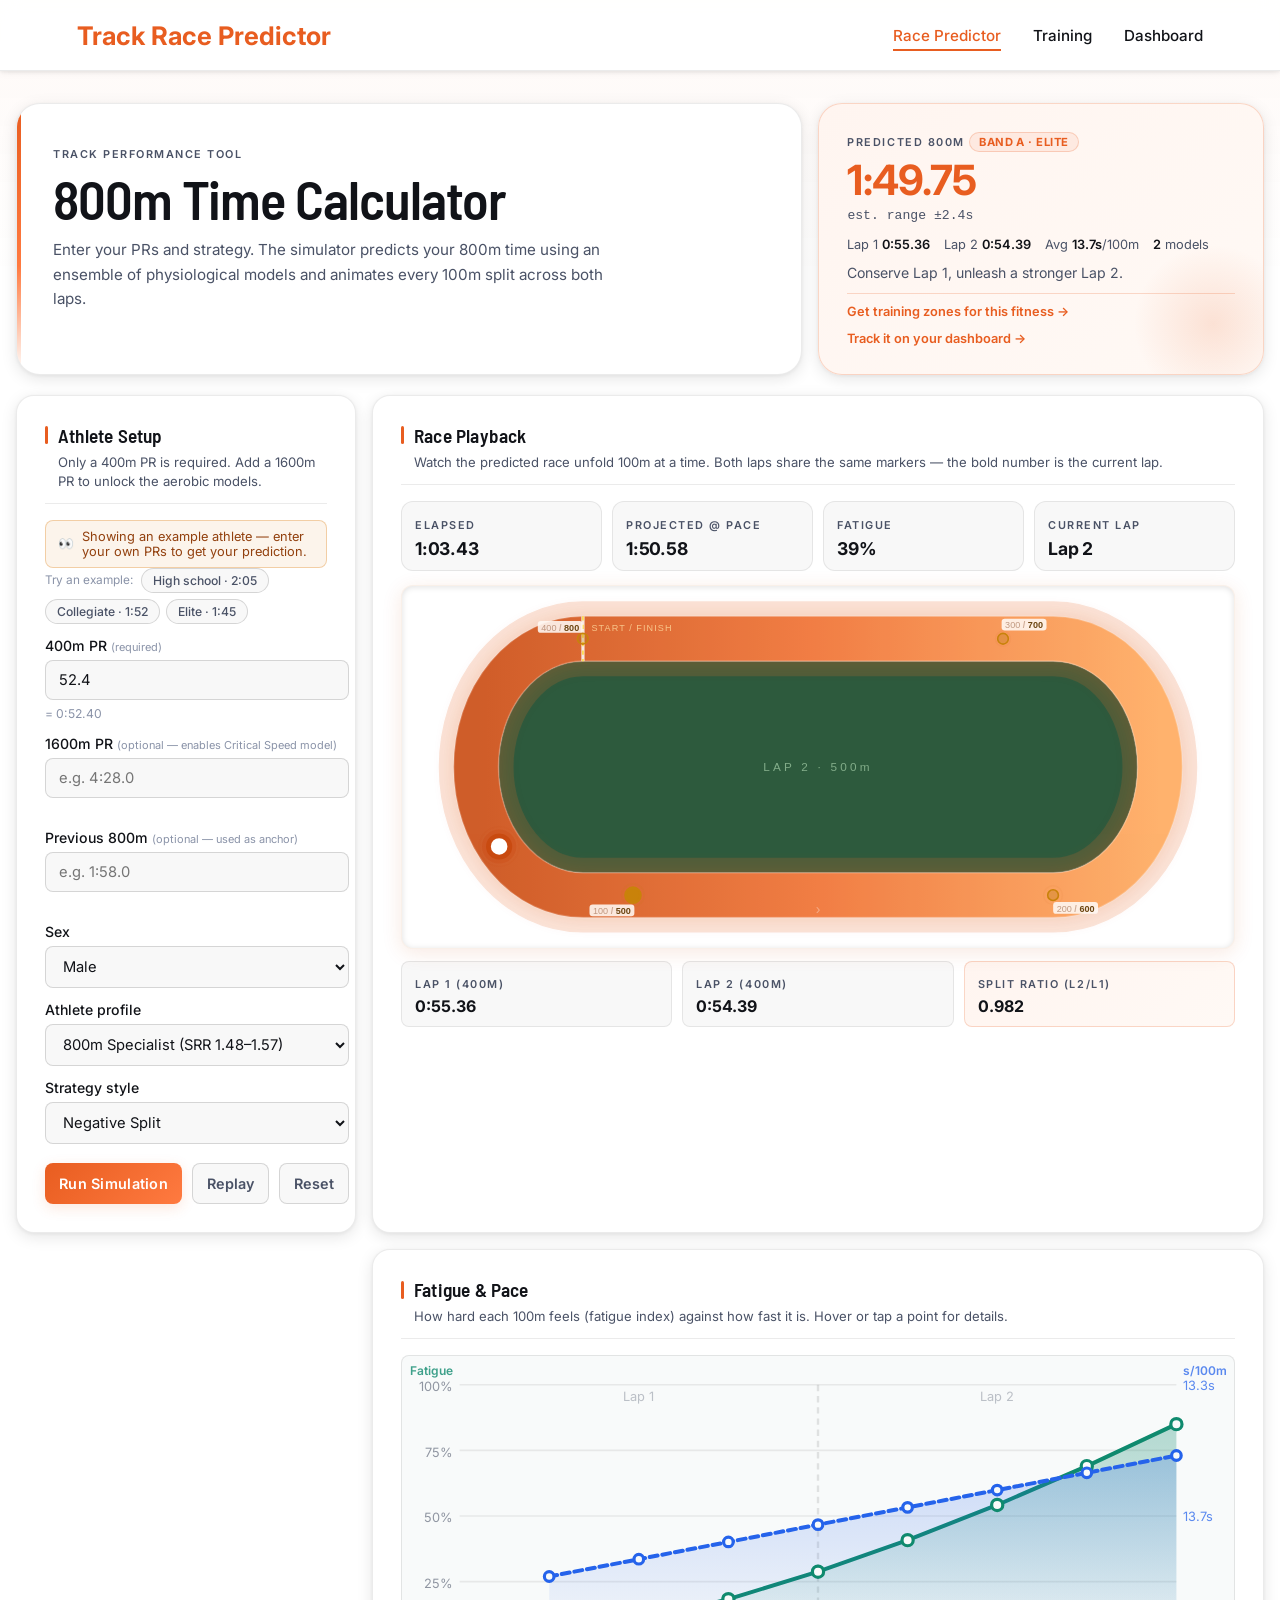
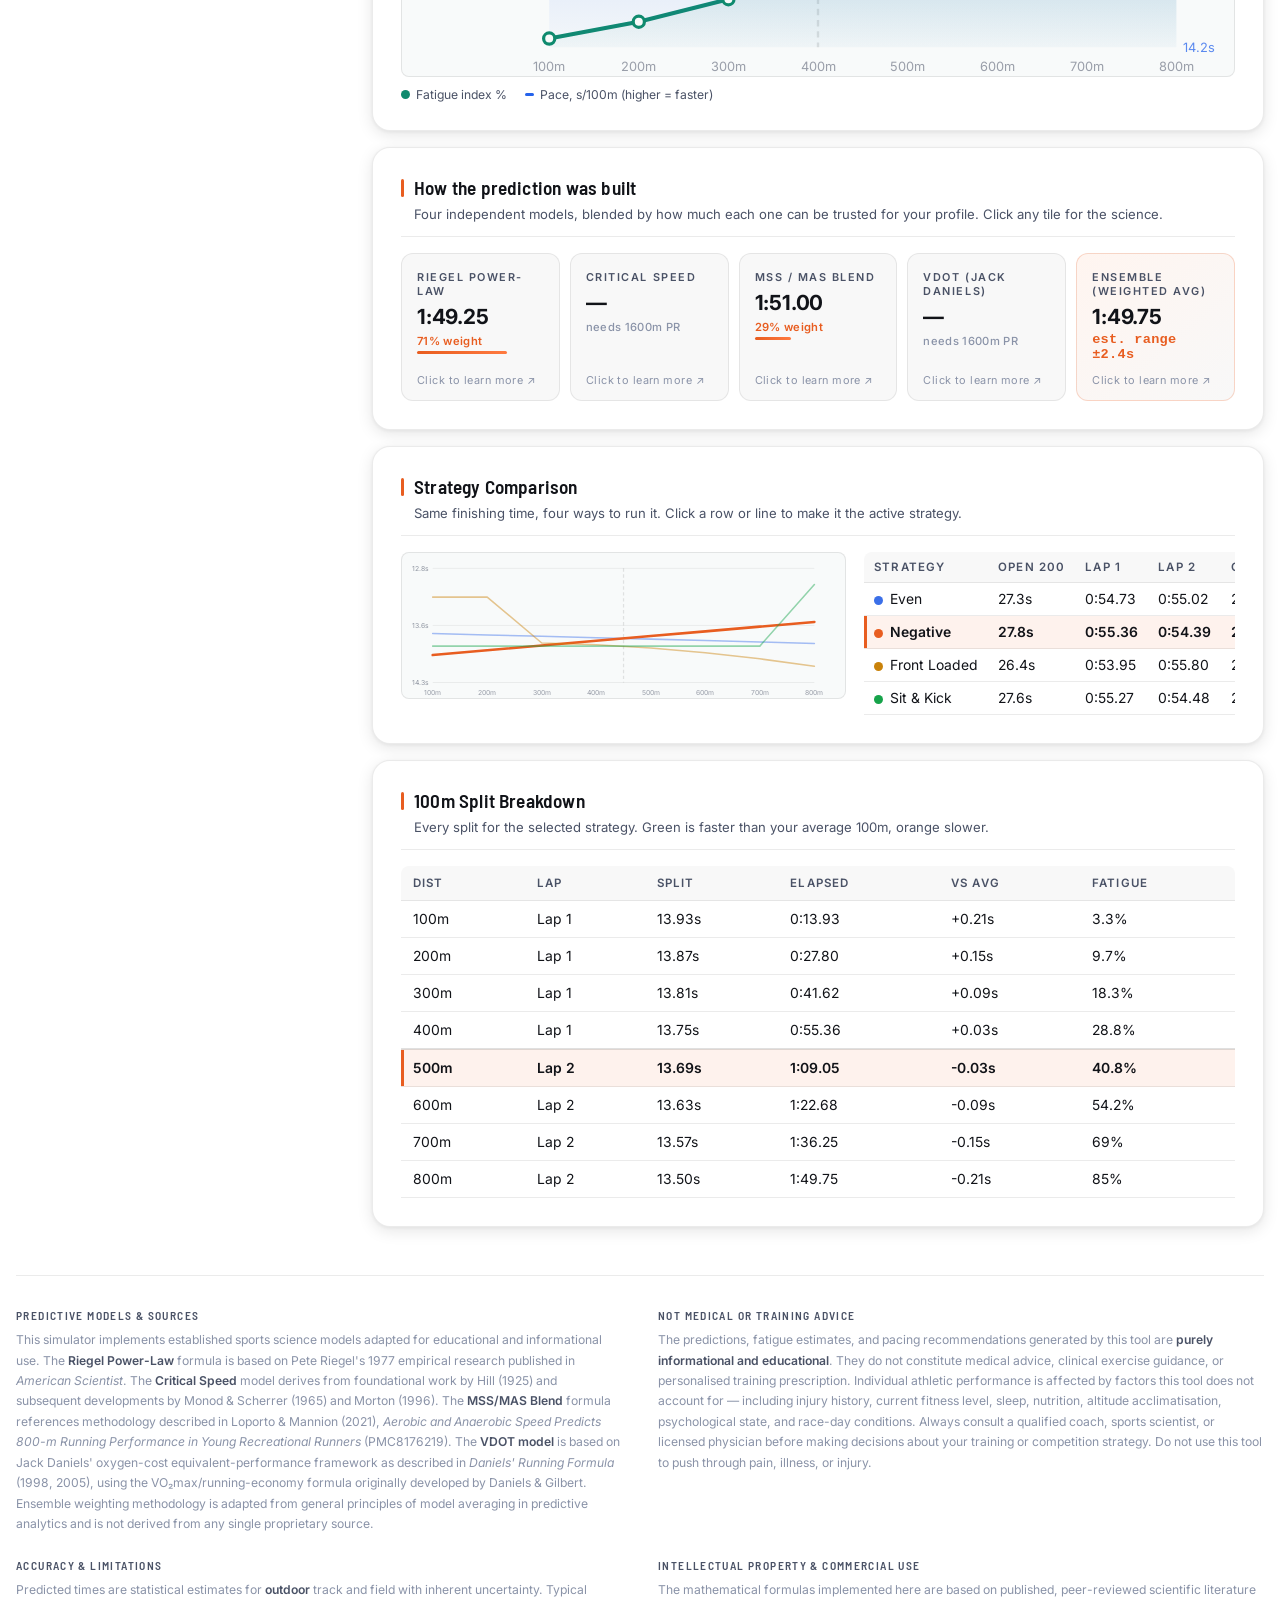
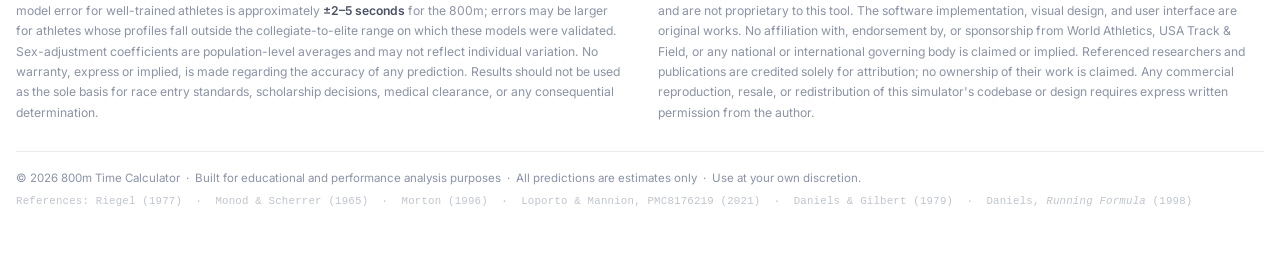
==== commit fe15bcb3: "UX rework: in-app errors, sidebar layout, presets, richer summary Error handling - New ui.js: toast " ====
--- a/index.html
+++ b/index.html
@@ -16,6 +16,7 @@
 <link rel="stylesheet" href="styles.css">
 <link rel="icon" type="image/png" sizes="64x64" href="favicon.png">
 <link rel="apple-touch-icon" href="apple-touch-icon.png">
+<script defer src="ui.js"></script>
 <script defer src="models.js"></script>
 <script defer src="predictor.js"></script>
 <script defer src="/_vercel/insights/script.js"></script>
@@ -44,9 +45,15 @@
     </p>
   </div>
   <div class="hero-stat-card">
-    <span class="stat-label">Predicted 800m</span>
+    <span class="stat-label">Predicted 800m <span class="badge" id="heroBand" hidden></span></span>
     <strong id="heroPredicted">—</strong>
+    <div class="hero-range" id="heroRange"></div>
+    <div class="hero-facts" id="heroFacts"></div>
     <p id="heroInsight">Enter your PRs and run the simulation.</p>
+    <div class="hero-next" id="heroNext" hidden>
+      <a href="training.html">Get training zones for this fitness →</a>
+      <a href="dashboard.html">Track it on your dashboard →</a>
+    </div>
   </div>
 </header>
 
@@ -56,8 +63,21 @@
   <!-- ── ROW 1: Controls (left) + Track Playback (right) ── -->
 
   <section class="card control-card">
-    <div class="section-heading"><h2>Athlete Setup</h2></div>
+    <div class="section-heading">
+      <h2>Athlete Setup</h2>
+      <p class="section-sub">Only a 400m PR is required. Add a 1600m PR to unlock the aerobic models.</p>
+    </div>
+    <div class="demo-note" id="demoNote" hidden>
+      <span aria-hidden="true">👀</span>
+      <span>Showing an example athlete — enter your own PRs to get your prediction.</span>
+    </div>
     <form id="simForm" class="control-form">
+      <div class="preset-row" role="group" aria-label="Example athletes">
+        <span class="preset-label">Try an example:</span>
+        <button type="button" class="preset-btn" data-preset="hs">High school · 2:05</button>
+        <button type="button" class="preset-btn" data-preset="college">Collegiate · 1:52</button>
+        <button type="button" class="preset-btn" data-preset="elite">Elite · 1:45</button>
+      </div>
 
       <label class="field">
         <span>400m PR <em>(required)</em></span>
@@ -111,13 +131,17 @@
       <div class="button-row">
         <button class="primary-btn" type="submit">Run Simulation</button>
         <button class="ghost-btn" type="button" id="replayButton" title="Replay the race animation">Replay</button>
+        <button class="ghost-btn" type="button" id="resetButton" title="Clear the form">Reset</button>
       </div>
 
     </form>
   </section>
 
   <section class="card sim-card">
-    <div class="section-heading"><h2>Race Playback — 2 Laps (8 × 100m)</h2></div>
+    <div class="section-heading">
+      <h2>Race Playback</h2>
+      <p class="section-sub">Watch the predicted race unfold 100m at a time. Both laps share the same markers — the bold number is the current lap.</p>
+    </div>
 
     <div class="sim-metrics">
       <div class="metric-pill">
@@ -230,7 +254,10 @@
   <!-- ── ROW 2: Full-width Split Breakdown ── -->
 
   <section class="card table-card">
-    <div class="section-heading"><h2>100m Split Breakdown</h2></div>
+    <div class="section-heading">
+      <h2>100m Split Breakdown</h2>
+      <p class="section-sub">Every split for the selected strategy. Green is faster than your average 100m, orange slower.</p>
+    </div>
     <div class="table-inner">
       <table>
         <thead>
@@ -252,7 +279,10 @@
   <!-- ── ROW 3: Model Predictions (left) + Fatigue Graph (right) ── -->
 
   <section class="card model-card">
-    <div class="section-heading"><h2>Model Predictions</h2></div>
+    <div class="section-heading">
+      <h2>How the prediction was built</h2>
+      <p class="section-sub">Four independent models, blended by how much each one can be trusted for your profile. Click any tile for the science.</p>
+    </div>
     <div class="model-grid">
       <div class="model-tile" data-model="riegel" role="button" tabindex="0" aria-haspopup="dialog">
         <span class="tile-label">Riegel Power-Law</span>
@@ -289,7 +319,10 @@
   </section>
 
   <section class="card graph-card">
-    <div class="section-heading"><h2>Fatigue &amp; Pace per 100m</h2></div>
+    <div class="section-heading">
+      <h2>Fatigue &amp; Pace</h2>
+      <p class="section-sub">How hard each 100m feels (fatigue index) against how fast it is. Hover or tap a point for details.</p>
+    </div>
     <div id="graph-card-wrap" style="position:relative">
       <svg id="fatigueGraph" viewBox="0 0 520 200" class="fatigue-graph">
         <defs>
@@ -327,7 +360,7 @@
   <section class="card compare-card">
     <div class="section-heading">
       <h2>Strategy Comparison</h2>
-      <span class="heading-note">Same predicted total, four race shapes — click one to switch</span>
+      <p class="section-sub">Same finishing time, four ways to run it. Click a row or line to make it the active strategy.</p>
     </div>
     <div class="compare-grid">
       <svg id="compareGraph" viewBox="0 0 520 170" class="fatigue-graph" role="img" aria-label="100m split pace for each strategy"></svg>
--- a/styles.css
+++ b/styles.css
@@ -163,7 +163,7 @@
   color: var(--text);
 }
 
-h2 { margin: 0; font-size: 1.05rem; letter-spacing: 0.01em; color: var(--text); }
+h2 { margin: 0; font-size: 1.2rem; letter-spacing: 0.01em; color: var(--text); }
 
 .eyebrow,
 .tile-label,
@@ -242,10 +242,22 @@
 }
 
 .hero-stat-card strong {
-  font-size: 2.2rem;
-  margin: 8px 0 10px;
+  font-size: 2.6rem;
+  line-height: 1;
+  margin: 8px 0 6px;
   color: var(--accent);
   letter-spacing: -0.02em;
+}
+.hero-range { font-size: 0.82rem; color: var(--text-secondary); font-family: "Courier New", monospace; margin-bottom: 8px; }
+.hero-facts { display: flex; flex-wrap: wrap; gap: 6px 14px; margin: 6px 0 10px; font-size: 0.8rem; color: var(--text-secondary); }
+.hero-facts b { color: var(--text); font-weight: 600; }
+.hero-next { display: flex; flex-wrap: wrap; gap: 12px; margin-top: 10px; padding-top: 10px; border-top: 1px solid var(--accent-border); font-size: 0.8rem; }
+.hero-next a { color: var(--accent); text-decoration: none; font-weight: 600; }
+.hero-next a:hover { text-decoration: underline; }
+.badge {
+  display: inline-block; padding: 2px 9px; border-radius: 999px;
+  font-size: 0.7rem; font-weight: 700; letter-spacing: 0.04em;
+  background: var(--accent-soft); color: var(--accent); border: 1px solid var(--accent-border);
 }
 
 .hero-stat-card p {
@@ -261,31 +273,46 @@
 .layout-grid {
   display: grid;
   grid-template-columns: 340px minmax(0, 1fr);
-  grid-template-rows: auto auto auto;
+  grid-auto-rows: auto;
   gap: 16px;
 }
 
 .card {
   border-radius: var(--radius-lg);
   background: var(--bg-base);
-  padding: 42px;
+  padding: 28px;
   min-width: 0;
 }
 
-.control-card { grid-column: 1; grid-row: 1; align-self: start; }
+/* Sidebar + content: the setup form stays sticky beside every result card */
+.control-card { grid-column: 1; grid-row: 1 / -1; align-self: start; }
+/* Only pin the form when the whole card (incl. Run button) fits below the header */
+@media (min-height: 940px) { .control-card { position: sticky; top: 84px; } }
 .sim-card     { grid-column: 2; grid-row: 1; }
-.table-card   { grid-column: 1 / -1; grid-row: 2; }
-.model-card   { grid-column: 1; grid-row: 3; }
-.graph-card   { grid-column: 2; grid-row: 3; }
-.compare-card { grid-column: 1 / -1; grid-row: 4; }
+.graph-card   { grid-column: 2; grid-row: 2; }
+.model-card   { grid-column: 2; grid-row: 3; }
+.compare-card { grid-column: 2; grid-row: 4; }
+.table-card   { grid-column: 2; grid-row: 5; }
+/* Model tiles: 5 across in the content column */
+.model-card .model-grid { grid-template-columns: repeat(5, minmax(0, 1fr)); }
+.model-card .model-tile.full { grid-column: auto; }
 
 .section-heading {
   display: flex;
   align-items: center;
+  flex-wrap: wrap;
   gap: 10px;
-  margin-bottom: 18px;
-  padding-bottom: 14px;
+  margin-bottom: 16px;
+  padding-bottom: 12px;
   border-bottom: 1px solid var(--line);
+}
+/* One-line explanation under a section title */
+.section-sub {
+  flex-basis: 100%;
+  margin: -4px 0 0 13px;
+  font-size: 0.82rem;
+  color: var(--text-secondary);
+  line-height: 1.45;
 }
 
 .section-heading::before {
@@ -321,6 +348,8 @@
 input, select, button { font: inherit; }
 
 input[type="text"],
+input[type="date"],
+input[type="number"],
 select {
   width: 100%;
   border: 1px solid var(--line-strong);
@@ -336,23 +365,56 @@
 select option { background: var(--bg-base); color: var(--text); }
 
 input[type="text"]:focus,
+input[type="date"]:focus,
+input[type="number"]:focus,
 select:focus {
   border-color: var(--accent);
   box-shadow: 0 0 0 3px var(--accent-soft);
 }
 
 .button-row { display: flex; gap: 10px; margin-top: 6px; }
+
+/* Example-athlete presets */
+.preset-row { display: flex; flex-wrap: wrap; gap: 6px; align-items: center; }
+.preset-label { font-size: 0.74rem; color: var(--text-dim); margin-right: 2px; }
+.preset-btn {
+  border: 1px solid var(--line-strong);
+  background: var(--bg-surface);
+  color: var(--text-secondary);
+  border-radius: 999px;
+  padding: 4px 11px;
+  font-size: 0.76rem;
+  font-weight: 500;
+  cursor: pointer;
+  transition: border-color 120ms, color 120ms, background 120ms;
+}
+.preset-btn:hover, .preset-btn:focus-visible { border-color: var(--accent); color: var(--accent); background: var(--accent-soft); outline: none; }
+
+/* "Example data" notice */
+.demo-note {
+  display: flex; align-items: center; gap: 8px;
+  padding: 8px 12px;
+  border-radius: var(--radius-sm);
+  background: rgba(217,119,6,0.08);
+  border: 1px solid rgba(217,119,6,0.3);
+  color: #92400e;
+  font-size: 0.8rem;
+}
+.demo-note[hidden] { display: none; }
 
 .primary-btn,
 .ghost-btn {
   border: 0;
   border-radius: var(--radius-sm);
-  padding: 11px 18px;
+  padding: 11px 14px;
+  white-space: nowrap;
   cursor: pointer;
   font-weight: 600;
   font-size: 0.9rem;
   transition: transform 140ms, box-shadow 140ms;
 }
+
+.primary-btn.danger { background: linear-gradient(135deg, var(--danger), #ef4444); box-shadow: 0 4px 14px rgba(220,38,38,0.3); }
 
 .primary-btn {
   flex: 1;
@@ -368,7 +430,7 @@
 }
 
 .ghost-btn {
-  min-width: 88px;
+  min-width: 0;
   color: var(--text-secondary);
   background: var(--bg-surface);
   border: 1px solid var(--line-strong);
@@ -946,6 +1008,9 @@
   .control-card, .sim-card, .table-card, .model-card, .graph-card, .compare-card {
     grid-column: 1; grid-row: auto;
   }
+  .control-card { position: static; }
+  .model-card .model-grid { grid-template-columns: repeat(2, minmax(0, 1fr)); }
+  .model-card .model-tile.full { grid-column: 1 / -1; }
   .compare-grid { grid-template-columns: 1fr; }
 }
 
@@ -963,7 +1028,7 @@
   .button-row      { flex-direction: column; }
   .sim-metrics     { grid-template-columns: repeat(2, 1fr); }
   .lap-strip       { grid-template-columns: 1fr; }
-  .model-grid      { grid-template-columns: 1fr; }
+  .model-grid, .model-card .model-grid { grid-template-columns: 1fr; }
   h1               { font-size: 2rem; }
 }
 /* ═══════════════════════════════════════
@@ -975,3 +1040,56 @@
   .runner-pulse, .split-pulse { display: none; }
   .track-lane { filter: none; }
 }
+
+/* ═══════════════════════════════════════
+   TOASTS
+═══════════════════════════════════════ */
+.toast-root {
+  position: fixed;
+  right: 16px; bottom: 16px;
+  display: flex; flex-direction: column; gap: 8px;
+  z-index: 3000;
+  max-width: min(420px, calc(100vw - 32px));
+  pointer-events: none;
+}
+.toast {
+  pointer-events: auto;
+  display: flex; align-items: center; gap: 10px;
+  padding: 11px 12px 11px 14px;
+  border-radius: var(--radius-md);
+  background: #1f2430;
+  color: #fff;
+  font-size: 0.86rem;
+  line-height: 1.4;
+  box-shadow: var(--shadow-lg);
+  border-left: 4px solid var(--accent);
+  animation: toast-in 220ms ease-out;
+}
+.toast-success { border-left-color: #22c55e; }
+.toast-warning { border-left-color: #f59e0b; }
+.toast-error   { border-left-color: #ef4444; }
+.toast-icon {
+  flex-shrink: 0; width: 20px; height: 20px; border-radius: 50%;
+  display: inline-flex; align-items: center; justify-content: center;
+  font-size: 0.72rem; font-weight: 700; background: rgba(255,255,255,0.14);
+}
+.toast-msg { flex: 1; }
+.toast-action {
+  background: rgba(255,255,255,0.12); border: 0; color: #fff; font: inherit; font-weight: 600;
+  padding: 5px 10px; border-radius: 6px; cursor: pointer; white-space: nowrap;
+}
+.toast-action:hover { background: rgba(255,255,255,0.22); }
+.toast-close { background: none; border: 0; color: rgba(255,255,255,0.6); cursor: pointer; font-size: 0.8rem; padding: 4px; }
+.toast-close:hover { color: #fff; }
+.toast-out { animation: toast-out 200ms ease-in forwards; }
+@keyframes toast-in  { from { opacity: 0; transform: translateY(10px); } to { opacity: 1; transform: none; } }
+@keyframes toast-out { to { opacity: 0; transform: translateY(6px); } }
+
+/* Confirm dialog (builds on .modal-*) */
+.confirm-box { width: min(440px, 100%); padding: 22px 24px 22px; }
+.confirm-actions { display: flex; justify-content: flex-end; gap: 10px; margin-top: 18px; }
+.confirm-actions .primary-btn { flex: 0 0 auto; }
+
+@media (max-width: 640px) {
+  .toast-root { right: 10px; left: 10px; bottom: 10px; max-width: none; }
+}
--- a/styles.css
+++ b/styles.css
@@ -163,7 +163,7 @@
   color: var(--text);
 }
 
-h2 { margin: 0; font-size: 1.05rem; letter-spacing: 0.01em; color: var(--text); }
+h2 { margin: 0; font-size: 1.2rem; letter-spacing: 0.01em; color: var(--text); }
 
 .eyebrow,
 .tile-label,
@@ -242,10 +242,22 @@
 }
 
 .hero-stat-card strong {
-  font-size: 2.2rem;
-  margin: 8px 0 10px;
+  font-size: 2.6rem;
+  line-height: 1;
+  margin: 8px 0 6px;
   color: var(--accent);
   letter-spacing: -0.02em;
+}
+.hero-range { font-size: 0.82rem; color: var(--text-secondary); font-family: "Courier New", monospace; margin-bottom: 8px; }
+.hero-facts { display: flex; flex-wrap: wrap; gap: 6px 14px; margin: 6px 0 10px; font-size: 0.8rem; color: var(--text-secondary); }
+.hero-facts b { color: var(--text); font-weight: 600; }
+.hero-next { display: flex; flex-wrap: wrap; gap: 12px; margin-top: 10px; padding-top: 10px; border-top: 1px solid var(--accent-border); font-size: 0.8rem; }
+.hero-next a { color: var(--accent); text-decoration: none; font-weight: 600; }
+.hero-next a:hover { text-decoration: underline; }
+.badge {
+  display: inline-block; padding: 2px 9px; border-radius: 999px;
+  font-size: 0.7rem; font-weight: 700; letter-spacing: 0.04em;
+  background: var(--accent-soft); color: var(--accent); border: 1px solid var(--accent-border);
 }
 
 .hero-stat-card p {
@@ -261,31 +273,46 @@
 .layout-grid {
   display: grid;
   grid-template-columns: 340px minmax(0, 1fr);
-  grid-template-rows: auto auto auto;
+  grid-auto-rows: auto;
   gap: 16px;
 }
 
 .card {
   border-radius: var(--radius-lg);
   background: var(--bg-base);
-  padding: 42px;
+  padding: 28px;
   min-width: 0;
 }
 
-.control-card { grid-column: 1; grid-row: 1; align-self: start; }
+/* Sidebar + content: the setup form stays sticky beside every result card */
+.control-card { grid-column: 1; grid-row: 1 / -1; align-self: start; }
+/* Only pin the form when the whole card (incl. Run button) fits below the header */
+@media (min-height: 940px) { .control-card { position: sticky; top: 84px; } }
 .sim-card     { grid-column: 2; grid-row: 1; }
-.table-card   { grid-column: 1 / -1; grid-row: 2; }
-.model-card   { grid-column: 1; grid-row: 3; }
-.graph-card   { grid-column: 2; grid-row: 3; }
-.compare-card { grid-column: 1 / -1; grid-row: 4; }
+.graph-card   { grid-column: 2; grid-row: 2; }
+.model-card   { grid-column: 2; grid-row: 3; }
+.compare-card { grid-column: 2; grid-row: 4; }
+.table-card   { grid-column: 2; grid-row: 5; }
+/* Model tiles: 5 across in the content column */
+.model-card .model-grid { grid-template-columns: repeat(5, minmax(0, 1fr)); }
+.model-card .model-tile.full { grid-column: auto; }
 
 .section-heading {
   display: flex;
   align-items: center;
+  flex-wrap: wrap;
   gap: 10px;
-  margin-bottom: 18px;
-  padding-bottom: 14px;
+  margin-bottom: 16px;
+  padding-bottom: 12px;
   border-bottom: 1px solid var(--line);
+}
+/* One-line explanation under a section title */
+.section-sub {
+  flex-basis: 100%;
+  margin: -4px 0 0 13px;
+  font-size: 0.82rem;
+  color: var(--text-secondary);
+  line-height: 1.45;
 }
 
 .section-heading::before {
@@ -321,6 +348,8 @@
 input, select, button { font: inherit; }
 
 input[type="text"],
+input[type="date"],
+input[type="number"],
 select {
   width: 100%;
   border: 1px solid var(--line-strong);
@@ -336,23 +365,56 @@
 select option { background: var(--bg-base); color: var(--text); }
 
 input[type="text"]:focus,
+input[type="date"]:focus,
+input[type="number"]:focus,
 select:focus {
   border-color: var(--accent);
   box-shadow: 0 0 0 3px var(--accent-soft);
 }
 
 .button-row { display: flex; gap: 10px; margin-top: 6px; }
+
+/* Example-athlete presets */
+.preset-row { display: flex; flex-wrap: wrap; gap: 6px; align-items: center; }
+.preset-label { font-size: 0.74rem; color: var(--text-dim); margin-right: 2px; }
+.preset-btn {
+  border: 1px solid var(--line-strong);
+  background: var(--bg-surface);
+  color: var(--text-secondary);
+  border-radius: 999px;
+  padding: 4px 11px;
+  font-size: 0.76rem;
+  font-weight: 500;
+  cursor: pointer;
+  transition: border-color 120ms, color 120ms, background 120ms;
+}
+.preset-btn:hover, .preset-btn:focus-visible { border-color: var(--accent); color: var(--accent); background: var(--accent-soft); outline: none; }
+
+/* "Example data" notice */
+.demo-note {
+  display: flex; align-items: center; gap: 8px;
+  padding: 8px 12px;
+  border-radius: var(--radius-sm);
+  background: rgba(217,119,6,0.08);
+  border: 1px solid rgba(217,119,6,0.3);
+  color: #92400e;
+  font-size: 0.8rem;
+}
+.demo-note[hidden] { display: none; }
 
 .primary-btn,
 .ghost-btn {
   border: 0;
   border-radius: var(--radius-sm);
-  padding: 11px 18px;
+  padding: 11px 14px;
+  white-space: nowrap;
   cursor: pointer;
   font-weight: 600;
   font-size: 0.9rem;
   transition: transform 140ms, box-shadow 140ms;
 }
+
+.primary-btn.danger { background: linear-gradient(135deg, var(--danger), #ef4444); box-shadow: 0 4px 14px rgba(220,38,38,0.3); }
 
 .primary-btn {
   flex: 1;
@@ -368,7 +430,7 @@
 }
 
 .ghost-btn {
-  min-width: 88px;
+  min-width: 0;
   color: var(--text-secondary);
   background: var(--bg-surface);
   border: 1px solid var(--line-strong);
@@ -946,6 +1008,9 @@
   .control-card, .sim-card, .table-card, .model-card, .graph-card, .compare-card {
     grid-column: 1; grid-row: auto;
   }
+  .control-card { position: static; }
+  .model-card .model-grid { grid-template-columns: repeat(2, minmax(0, 1fr)); }
+  .model-card .model-tile.full { grid-column: 1 / -1; }
   .compare-grid { grid-template-columns: 1fr; }
 }
 
@@ -963,7 +1028,7 @@
   .button-row      { flex-direction: column; }
   .sim-metrics     { grid-template-columns: repeat(2, 1fr); }
   .lap-strip       { grid-template-columns: 1fr; }
-  .model-grid      { grid-template-columns: 1fr; }
+  .model-grid, .model-card .model-grid { grid-template-columns: 1fr; }
   h1               { font-size: 2rem; }
 }
 /* ═══════════════════════════════════════
@@ -975,3 +1040,56 @@
   .runner-pulse, .split-pulse { display: none; }
   .track-lane { filter: none; }
 }
+
+/* ═══════════════════════════════════════
+   TOASTS
+═══════════════════════════════════════ */
+.toast-root {
+  position: fixed;
+  right: 16px; bottom: 16px;
+  display: flex; flex-direction: column; gap: 8px;
+  z-index: 3000;
+  max-width: min(420px, calc(100vw - 32px));
+  pointer-events: none;
+}
+.toast {
+  pointer-events: auto;
+  display: flex; align-items: center; gap: 10px;
+  padding: 11px 12px 11px 14px;
+  border-radius: var(--radius-md);
+  background: #1f2430;
+  color: #fff;
+  font-size: 0.86rem;
+  line-height: 1.4;
+  box-shadow: var(--shadow-lg);
+  border-left: 4px solid var(--accent);
+  animation: toast-in 220ms ease-out;
+}
+.toast-success { border-left-color: #22c55e; }
+.toast-warning { border-left-color: #f59e0b; }
+.toast-error   { border-left-color: #ef4444; }
+.toast-icon {
+  flex-shrink: 0; width: 20px; height: 20px; border-radius: 50%;
+  display: inline-flex; align-items: center; justify-content: center;
+  font-size: 0.72rem; font-weight: 700; background: rgba(255,255,255,0.14);
+}
+.toast-msg { flex: 1; }
+.toast-action {
+  background: rgba(255,255,255,0.12); border: 0; color: #fff; font: inherit; font-weight: 600;
+  padding: 5px 10px; border-radius: 6px; cursor: pointer; white-space: nowrap;
+}
+.toast-action:hover { background: rgba(255,255,255,0.22); }
+.toast-close { background: none; border: 0; color: rgba(255,255,255,0.6); cursor: pointer; font-size: 0.8rem; padding: 4px; }
+.toast-close:hover { color: #fff; }
+.toast-out { animation: toast-out 200ms ease-in forwards; }
+@keyframes toast-in  { from { opacity: 0; transform: translateY(10px); } to { opacity: 1; transform: none; } }
+@keyframes toast-out { to { opacity: 0; transform: translateY(6px); } }
+
+/* Confirm dialog (builds on .modal-*) */
+.confirm-box { width: min(440px, 100%); padding: 22px 24px 22px; }
+.confirm-actions { display: flex; justify-content: flex-end; gap: 10px; margin-top: 18px; }
+.confirm-actions .primary-btn { flex: 0 0 auto; }
+
+@media (max-width: 640px) {
+  .toast-root { right: 10px; left: 10px; bottom: 10px; max-width: none; }
+}
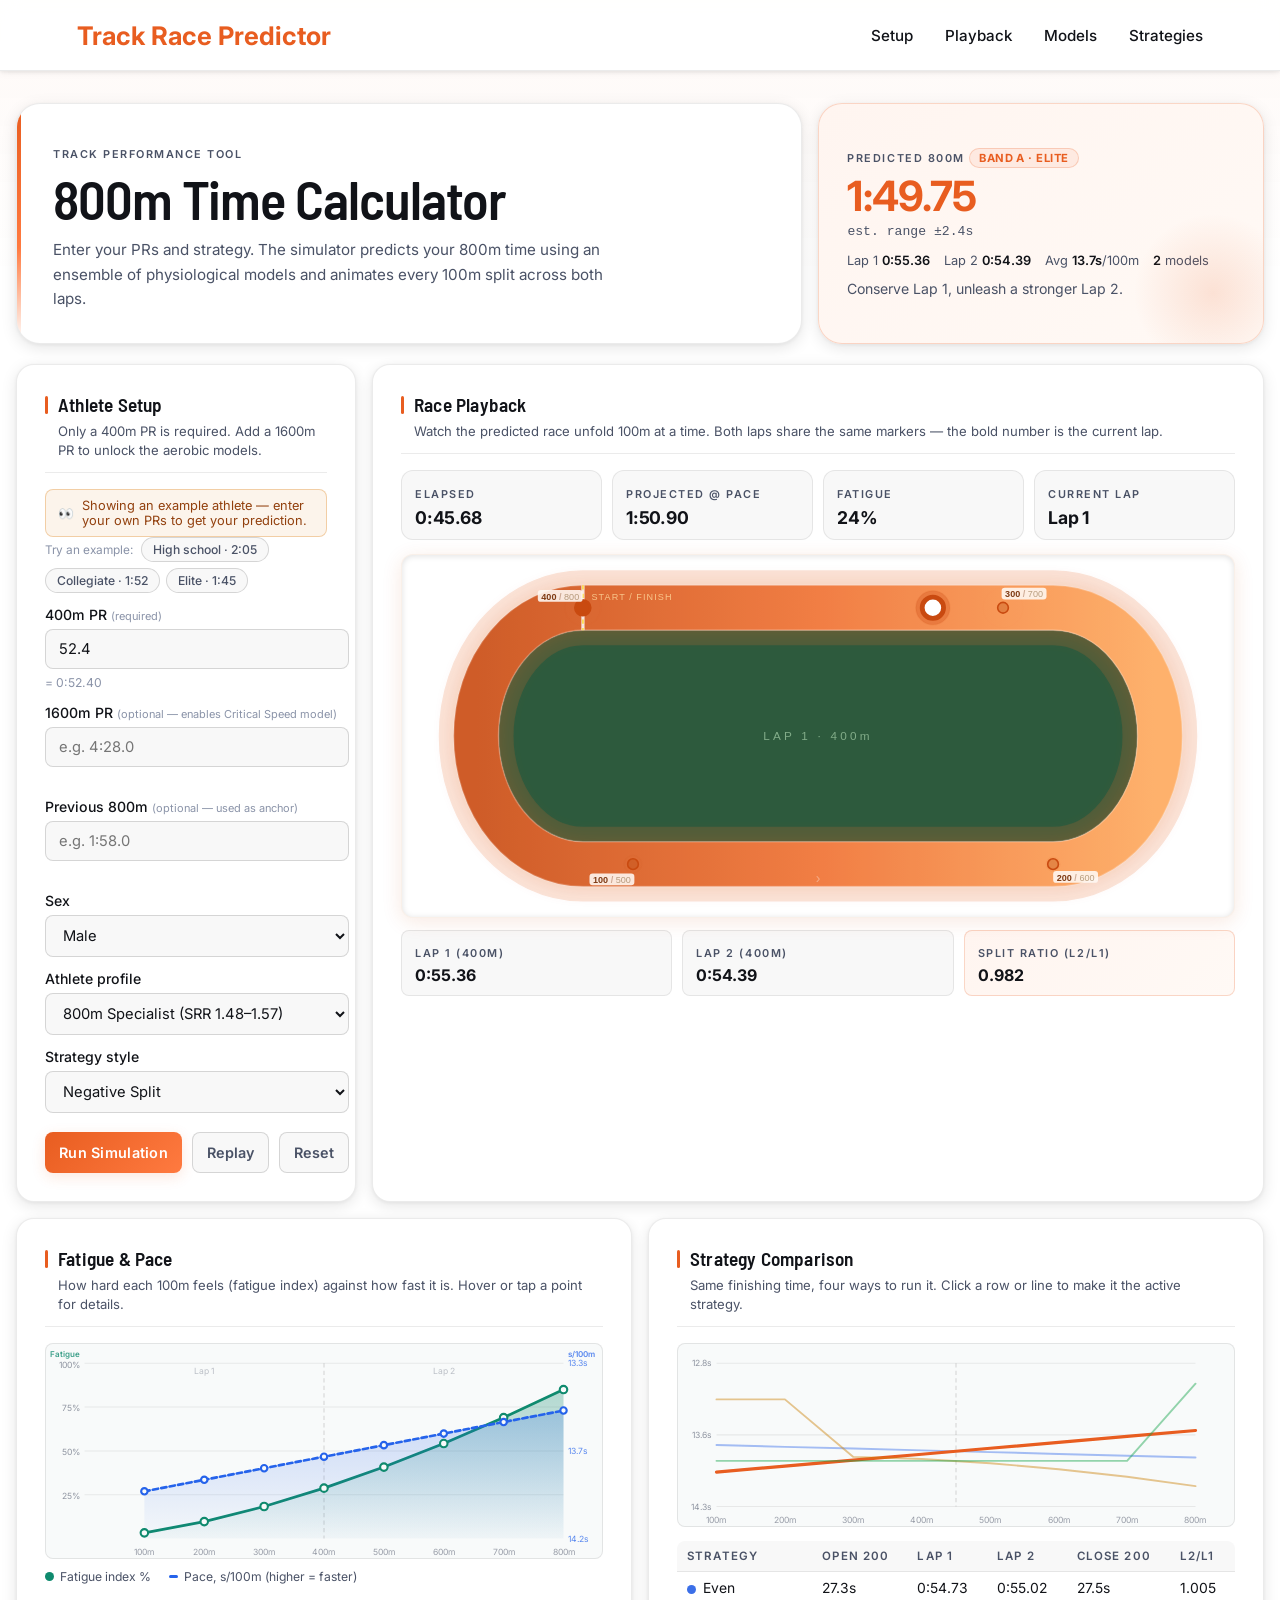
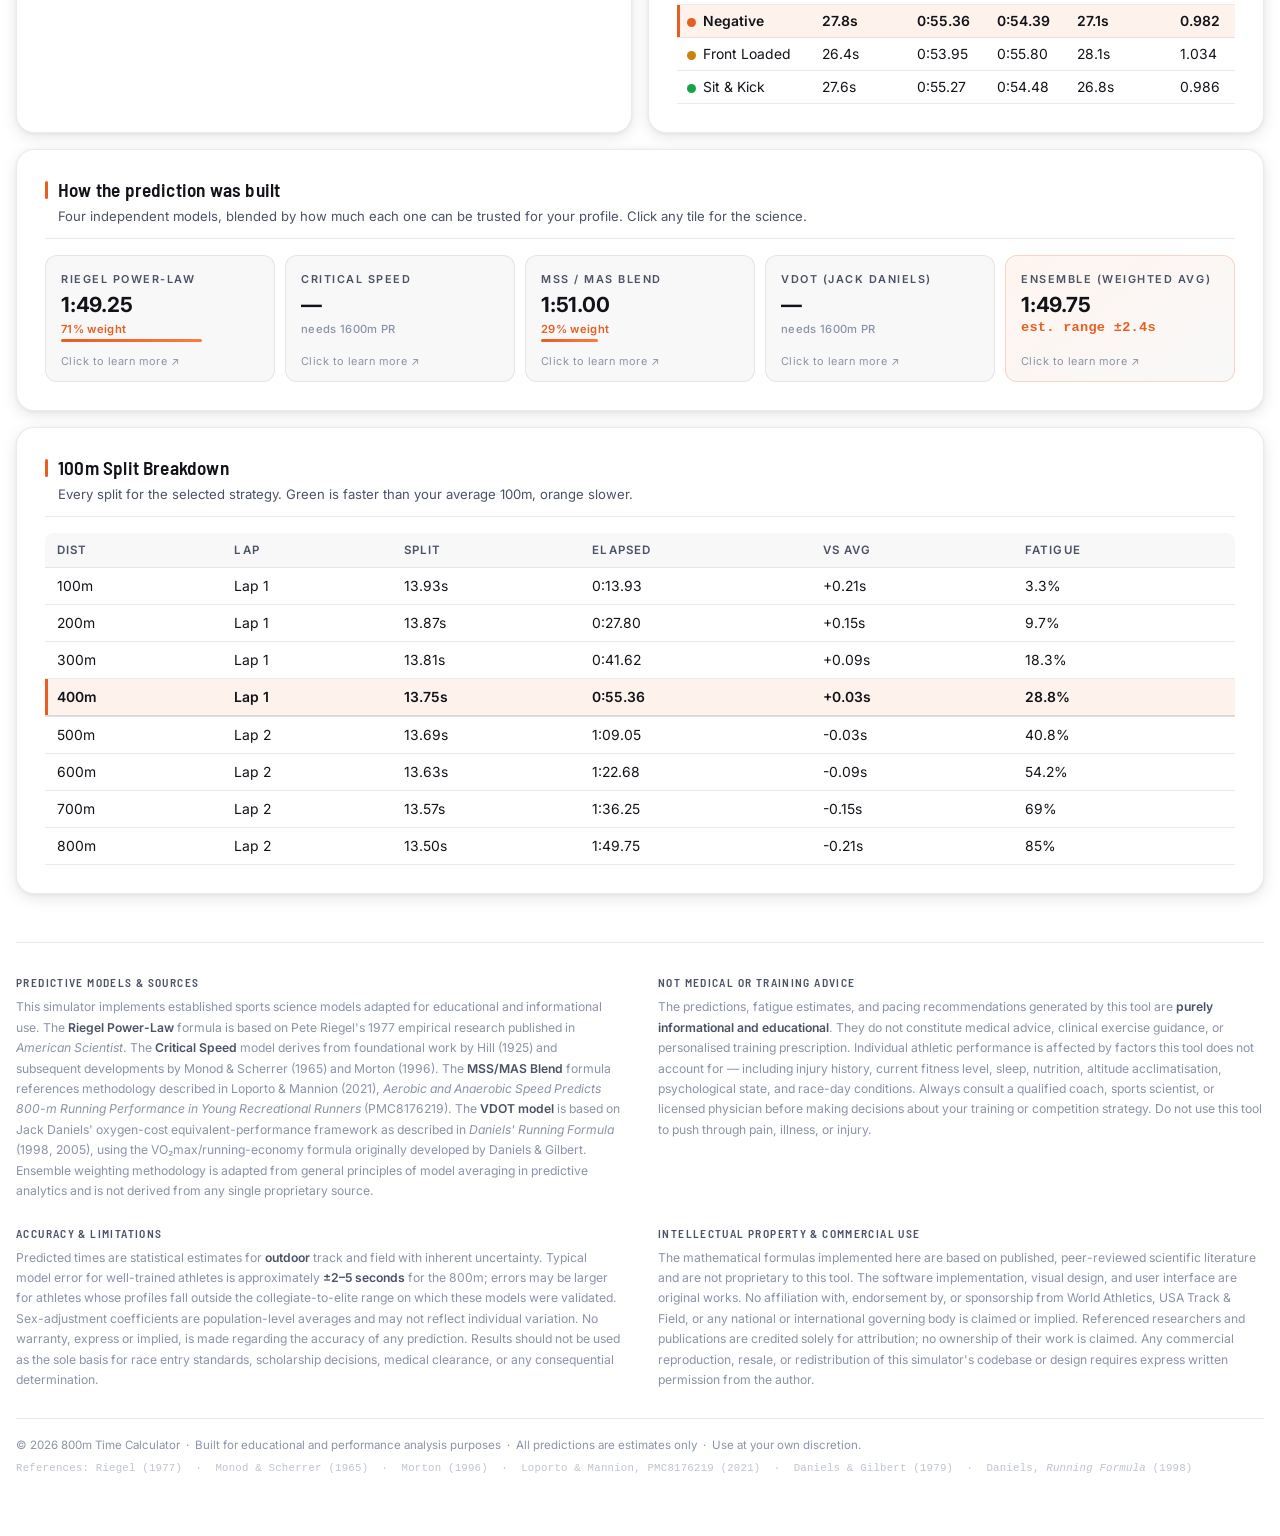
==== commit c986fcae: "Single-page simulator: remove Training and Dashboard pages - Delete training.html/js/css and dashboa" ====
--- a/index.html
+++ b/index.html
@@ -27,9 +27,10 @@
       <a href="index.html" class="logo">Track Race Predictor</a>
 
       <nav class="navbar">
-        <a href="index.html" class="active">Race Predictor</a>
-        <a href="training.html">Training</a>
-        <a href="dashboard.html">Dashboard</a>
+        <a href="#simForm">Setup</a>
+        <a href="#playback">Playback</a>
+        <a href="#models">Models</a>
+        <a href="#compare">Strategies</a>
       </nav>
     </header>
 
@@ -50,10 +51,6 @@
     <div class="hero-range" id="heroRange"></div>
     <div class="hero-facts" id="heroFacts"></div>
     <p id="heroInsight">Enter your PRs and run the simulation.</p>
-    <div class="hero-next" id="heroNext" hidden>
-      <a href="training.html">Get training zones for this fitness →</a>
-      <a href="dashboard.html">Track it on your dashboard →</a>
-    </div>
   </div>
 </header>
 
@@ -98,7 +95,6 @@
         <input id="pr800" type="text" inputmode="decimal" placeholder="e.g. 1:58.0"
                aria-describedby="pr800Msg">
         <small class="field-msg" id="pr800Msg" aria-live="polite"></small>
-        <small class="anchor-hint" id="anchorHint" hidden></small>
       </label>
 
       <label class="field">
@@ -137,7 +133,7 @@
     </form>
   </section>
 
-  <section class="card sim-card">
+  <section class="card sim-card" id="playback">
     <div class="section-heading">
       <h2>Race Playback</h2>
       <p class="section-sub">Watch the predicted race unfold 100m at a time. Both laps share the same markers — the bold number is the current lap.</p>
@@ -251,72 +247,10 @@
   </section>
 
 
-  <!-- ── ROW 2: Full-width Split Breakdown ── -->
-
-  <section class="card table-card">
-    <div class="section-heading">
-      <h2>100m Split Breakdown</h2>
-      <p class="section-sub">Every split for the selected strategy. Green is faster than your average 100m, orange slower.</p>
-    </div>
-    <div class="table-inner">
-      <table>
-        <thead>
-          <tr>
-            <th>Dist</th>
-            <th>Lap</th>
-            <th>Split</th>
-            <th>Elapsed</th>
-            <th>vs Avg</th>
-            <th>Fatigue</th>
-          </tr>
-        </thead>
-        <tbody id="splitTableBody"></tbody>
-      </table>
-    </div>
-  </section>
-
-
-  <!-- ── ROW 3: Model Predictions (left) + Fatigue Graph (right) ── -->
-
-  <section class="card model-card">
-    <div class="section-heading">
-      <h2>How the prediction was built</h2>
-      <p class="section-sub">Four independent models, blended by how much each one can be trusted for your profile. Click any tile for the science.</p>
-    </div>
-    <div class="model-grid">
-      <div class="model-tile" data-model="riegel" role="button" tabindex="0" aria-haspopup="dialog">
-        <span class="tile-label">Riegel Power-Law</span>
-        <strong id="riegelVal">—</strong>
-        <span class="tile-weight" id="riegelW"></span>
-        <span class="tile-hint">Click to learn more ↗</span>
-      </div>
-      <div class="model-tile" data-model="cs" role="button" tabindex="0" aria-haspopup="dialog">
-        <span class="tile-label">Critical Speed</span>
-        <strong id="csVal">—</strong>
-        <span class="tile-weight" id="csW"></span>
-        <span class="tile-hint">Click to learn more ↗</span>
-      </div>
-      <div class="model-tile" data-model="blend" role="button" tabindex="0" aria-haspopup="dialog">
-        <span class="tile-label">MSS / MAS Blend</span>
-        <strong id="blendVal">—</strong>
-        <span class="tile-weight" id="blendW"></span>
-        <span class="tile-hint">Click to learn more ↗</span>
-      </div>
-      <div class="model-tile" data-model="vdot" role="button" tabindex="0" aria-haspopup="dialog">
-        <span class="tile-label">VDOT (Jack Daniels)</span>
-        <strong id="vdotVal">—</strong>
-        <span class="tile-weight" id="vdotW"></span>
-        <span class="tile-hint">Click to learn more ↗</span>
-      </div>
-      <div class="model-tile accent full" data-model="ensemble" role="button" tabindex="0" aria-haspopup="dialog">
-        <span class="tile-label">Ensemble (Weighted Avg)</span>
-        <strong id="ensembleVal">—</strong>
-        <p id="ensembleCI" class="ensemble-ci" title="Model-disagreement range, not a confidence interval">est. range ±—</p>
-        <span class="tile-weight muted" id="priorW"></span>
-        <span class="tile-hint">Click to learn more ↗</span>
-      </div>
-    </div>
-  </section>
+</main>
+
+<!-- ── RESULTS: symmetric two-column grid ── -->
+<section class="results-grid" aria-label="Results">
 
   <section class="card graph-card">
     <div class="section-heading">
@@ -356,8 +290,7 @@
     </div>
   </section>
 
-  <!-- ── ROW 4: Strategy comparison (full width) ── -->
-  <section class="card compare-card">
+  <section class="card compare-card" id="compare">
     <div class="section-heading">
       <h2>Strategy Comparison</h2>
       <p class="section-sub">Same finishing time, four ways to run it. Click a row or line to make it the active strategy.</p>
@@ -382,7 +315,70 @@
     </div>
   </section>
 
-</main>
+  <section class="card model-card" id="models">
+    <div class="section-heading">
+      <h2>How the prediction was built</h2>
+      <p class="section-sub">Four independent models, blended by how much each one can be trusted for your profile. Click any tile for the science.</p>
+    </div>
+    <div class="model-grid">
+      <div class="model-tile" data-model="riegel" role="button" tabindex="0" aria-haspopup="dialog">
+        <span class="tile-label">Riegel Power-Law</span>
+        <strong id="riegelVal">—</strong>
+        <span class="tile-weight" id="riegelW"></span>
+        <span class="tile-hint">Click to learn more ↗</span>
+      </div>
+      <div class="model-tile" data-model="cs" role="button" tabindex="0" aria-haspopup="dialog">
+        <span class="tile-label">Critical Speed</span>
+        <strong id="csVal">—</strong>
+        <span class="tile-weight" id="csW"></span>
+        <span class="tile-hint">Click to learn more ↗</span>
+      </div>
+      <div class="model-tile" data-model="blend" role="button" tabindex="0" aria-haspopup="dialog">
+        <span class="tile-label">MSS / MAS Blend</span>
+        <strong id="blendVal">—</strong>
+        <span class="tile-weight" id="blendW"></span>
+        <span class="tile-hint">Click to learn more ↗</span>
+      </div>
+      <div class="model-tile" data-model="vdot" role="button" tabindex="0" aria-haspopup="dialog">
+        <span class="tile-label">VDOT (Jack Daniels)</span>
+        <strong id="vdotVal">—</strong>
+        <span class="tile-weight" id="vdotW"></span>
+        <span class="tile-hint">Click to learn more ↗</span>
+      </div>
+      <div class="model-tile accent full" data-model="ensemble" role="button" tabindex="0" aria-haspopup="dialog">
+        <span class="tile-label">Ensemble (Weighted Avg)</span>
+        <strong id="ensembleVal">—</strong>
+        <p id="ensembleCI" class="ensemble-ci" title="Model-disagreement range, not a confidence interval">est. range ±—</p>
+        <span class="tile-weight muted" id="priorW"></span>
+        <span class="tile-hint">Click to learn more ↗</span>
+      </div>
+    </div>
+  </section>
+
+  <section class="card table-card">
+    <div class="section-heading">
+      <h2>100m Split Breakdown</h2>
+      <p class="section-sub">Every split for the selected strategy. Green is faster than your average 100m, orange slower.</p>
+    </div>
+    <div class="table-inner">
+      <table>
+        <thead>
+          <tr>
+            <th>Dist</th>
+            <th>Lap</th>
+            <th>Split</th>
+            <th>Elapsed</th>
+            <th>vs Avg</th>
+            <th>Fatigue</th>
+          </tr>
+        </thead>
+        <tbody id="splitTableBody"></tbody>
+      </table>
+    </div>
+  </section>
+
+</section>
+
 
 <!-- ── DISCLAIMER FOOTER ── -->
 <footer class="disclaimer">
--- a/styles.css
+++ b/styles.css
@@ -46,7 +46,7 @@
 }
 
 * { box-sizing: border-box; }
-html { scroll-behavior: smooth; }
+html { scroll-behavior: smooth; scroll-padding-top: 90px; }
 
 /* ═══════════════════════════════════════
    NAVBAR
@@ -284,16 +284,19 @@
   min-width: 0;
 }
 
-/* Sidebar + content: the setup form stays sticky beside every result card */
-.control-card { grid-column: 1; grid-row: 1 / -1; align-self: start; }
-/* Only pin the form when the whole card (incl. Run button) fits below the header */
-@media (min-height: 940px) { .control-card { position: sticky; top: 84px; } }
+/* Row 1: setup form beside the playback */
+.control-card { grid-column: 1; grid-row: 1; }   /* stretches to match the playback card */
 .sim-card     { grid-column: 2; grid-row: 1; }
-.graph-card   { grid-column: 2; grid-row: 2; }
-.model-card   { grid-column: 2; grid-row: 3; }
-.compare-card { grid-column: 2; grid-row: 4; }
-.table-card   { grid-column: 2; grid-row: 5; }
-/* Model tiles: 5 across in the content column */
+
+/* Results: symmetric two-column grid below */
+.results-grid {
+  display: grid;
+  grid-template-columns: repeat(2, minmax(0, 1fr));
+  gap: 16px;
+  margin-top: 16px;
+}
+.graph-card, .compare-card { grid-column: auto; }
+.model-card, .table-card   { grid-column: 1 / -1; }
 .model-card .model-grid { grid-template-columns: repeat(5, minmax(0, 1fr)); }
 .model-card .model-tile.full { grid-column: auto; }
 
@@ -681,8 +684,8 @@
 .heading-note { margin-left: auto; font-size: 0.74rem; color: var(--text-dim); font-weight: 400; }
 .compare-grid {
   display: grid;
-  grid-template-columns: minmax(0, 1.2fr) minmax(0, 1fr);
-  gap: 18px;
+  grid-template-columns: 1fr;   /* chart above table — the card is half-width */
+  gap: 14px;
   align-items: start;
 }
 .compare-table td, .compare-table th { padding: 8px 10px; }
@@ -1005,13 +1008,11 @@
 @media (max-width: 1100px) {
   .hero { grid-template-columns: minmax(0, 1fr); }
   .layout-grid { grid-template-columns: minmax(0, 1fr); }
-  .control-card, .sim-card, .table-card, .model-card, .graph-card, .compare-card {
-    grid-column: 1; grid-row: auto;
-  }
-  .control-card { position: static; }
+  .control-card, .sim-card { grid-column: 1; grid-row: auto; }
+  .results-grid { grid-template-columns: minmax(0, 1fr); }
+  .graph-card, .compare-card, .model-card, .table-card { grid-column: 1; }
   .model-card .model-grid { grid-template-columns: repeat(2, minmax(0, 1fr)); }
   .model-card .model-tile.full { grid-column: 1 / -1; }
-  .compare-grid { grid-template-columns: 1fr; }
 }
 
 @media (max-width: 860px) {
--- a/styles.css
+++ b/styles.css
@@ -46,7 +46,7 @@
 }
 
 * { box-sizing: border-box; }
-html { scroll-behavior: smooth; }
+html { scroll-behavior: smooth; scroll-padding-top: 90px; }
 
 /* ═══════════════════════════════════════
    NAVBAR
@@ -284,16 +284,19 @@
   min-width: 0;
 }
 
-/* Sidebar + content: the setup form stays sticky beside every result card */
-.control-card { grid-column: 1; grid-row: 1 / -1; align-self: start; }
-/* Only pin the form when the whole card (incl. Run button) fits below the header */
-@media (min-height: 940px) { .control-card { position: sticky; top: 84px; } }
+/* Row 1: setup form beside the playback */
+.control-card { grid-column: 1; grid-row: 1; }   /* stretches to match the playback card */
 .sim-card     { grid-column: 2; grid-row: 1; }
-.graph-card   { grid-column: 2; grid-row: 2; }
-.model-card   { grid-column: 2; grid-row: 3; }
-.compare-card { grid-column: 2; grid-row: 4; }
-.table-card   { grid-column: 2; grid-row: 5; }
-/* Model tiles: 5 across in the content column */
+
+/* Results: symmetric two-column grid below */
+.results-grid {
+  display: grid;
+  grid-template-columns: repeat(2, minmax(0, 1fr));
+  gap: 16px;
+  margin-top: 16px;
+}
+.graph-card, .compare-card { grid-column: auto; }
+.model-card, .table-card   { grid-column: 1 / -1; }
 .model-card .model-grid { grid-template-columns: repeat(5, minmax(0, 1fr)); }
 .model-card .model-tile.full { grid-column: auto; }
 
@@ -681,8 +684,8 @@
 .heading-note { margin-left: auto; font-size: 0.74rem; color: var(--text-dim); font-weight: 400; }
 .compare-grid {
   display: grid;
-  grid-template-columns: minmax(0, 1.2fr) minmax(0, 1fr);
-  gap: 18px;
+  grid-template-columns: 1fr;   /* chart above table — the card is half-width */
+  gap: 14px;
   align-items: start;
 }
 .compare-table td, .compare-table th { padding: 8px 10px; }
@@ -1005,13 +1008,11 @@
 @media (max-width: 1100px) {
   .hero { grid-template-columns: minmax(0, 1fr); }
   .layout-grid { grid-template-columns: minmax(0, 1fr); }
-  .control-card, .sim-card, .table-card, .model-card, .graph-card, .compare-card {
-    grid-column: 1; grid-row: auto;
-  }
-  .control-card { position: static; }
+  .control-card, .sim-card { grid-column: 1; grid-row: auto; }
+  .results-grid { grid-template-columns: minmax(0, 1fr); }
+  .graph-card, .compare-card, .model-card, .table-card { grid-column: 1; }
   .model-card .model-grid { grid-template-columns: repeat(2, minmax(0, 1fr)); }
   .model-card .model-tile.full { grid-column: 1 / -1; }
-  .compare-grid { grid-template-columns: 1fr; }
 }
 
 @media (max-width: 860px) {
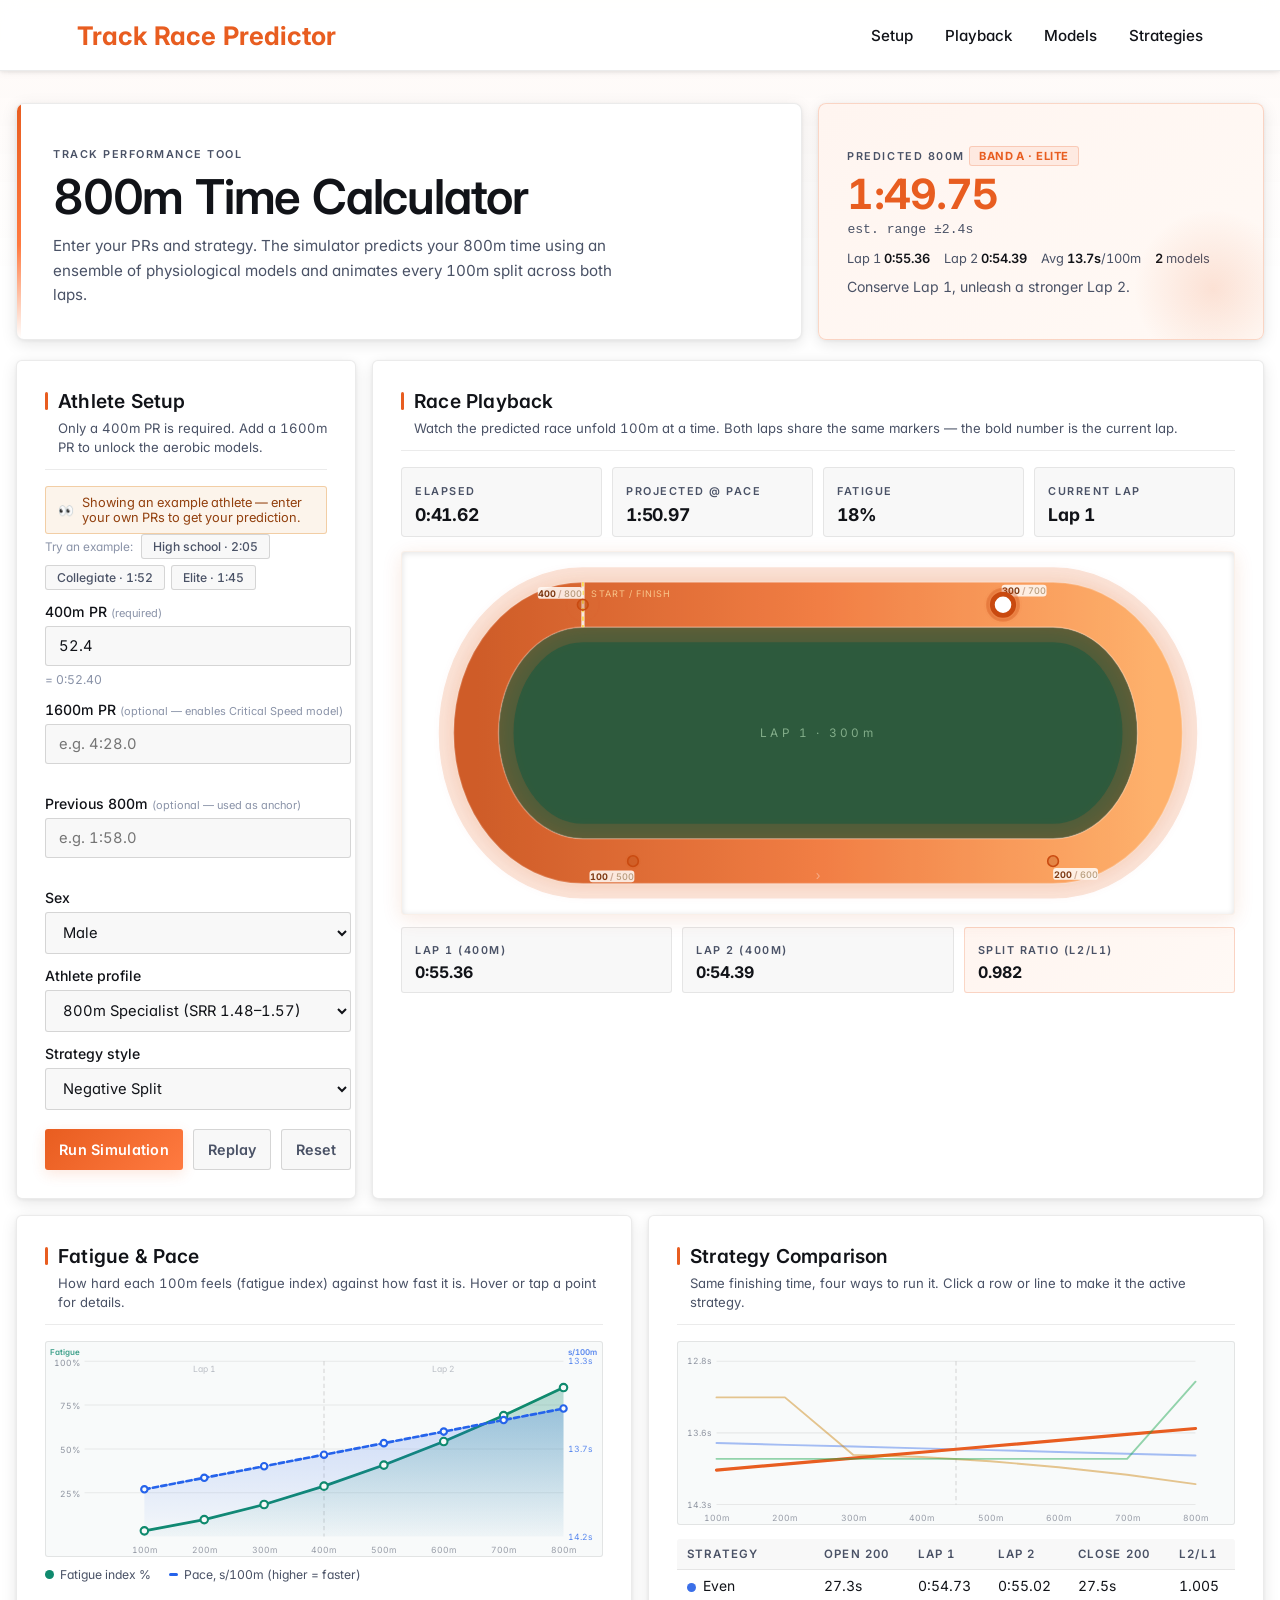
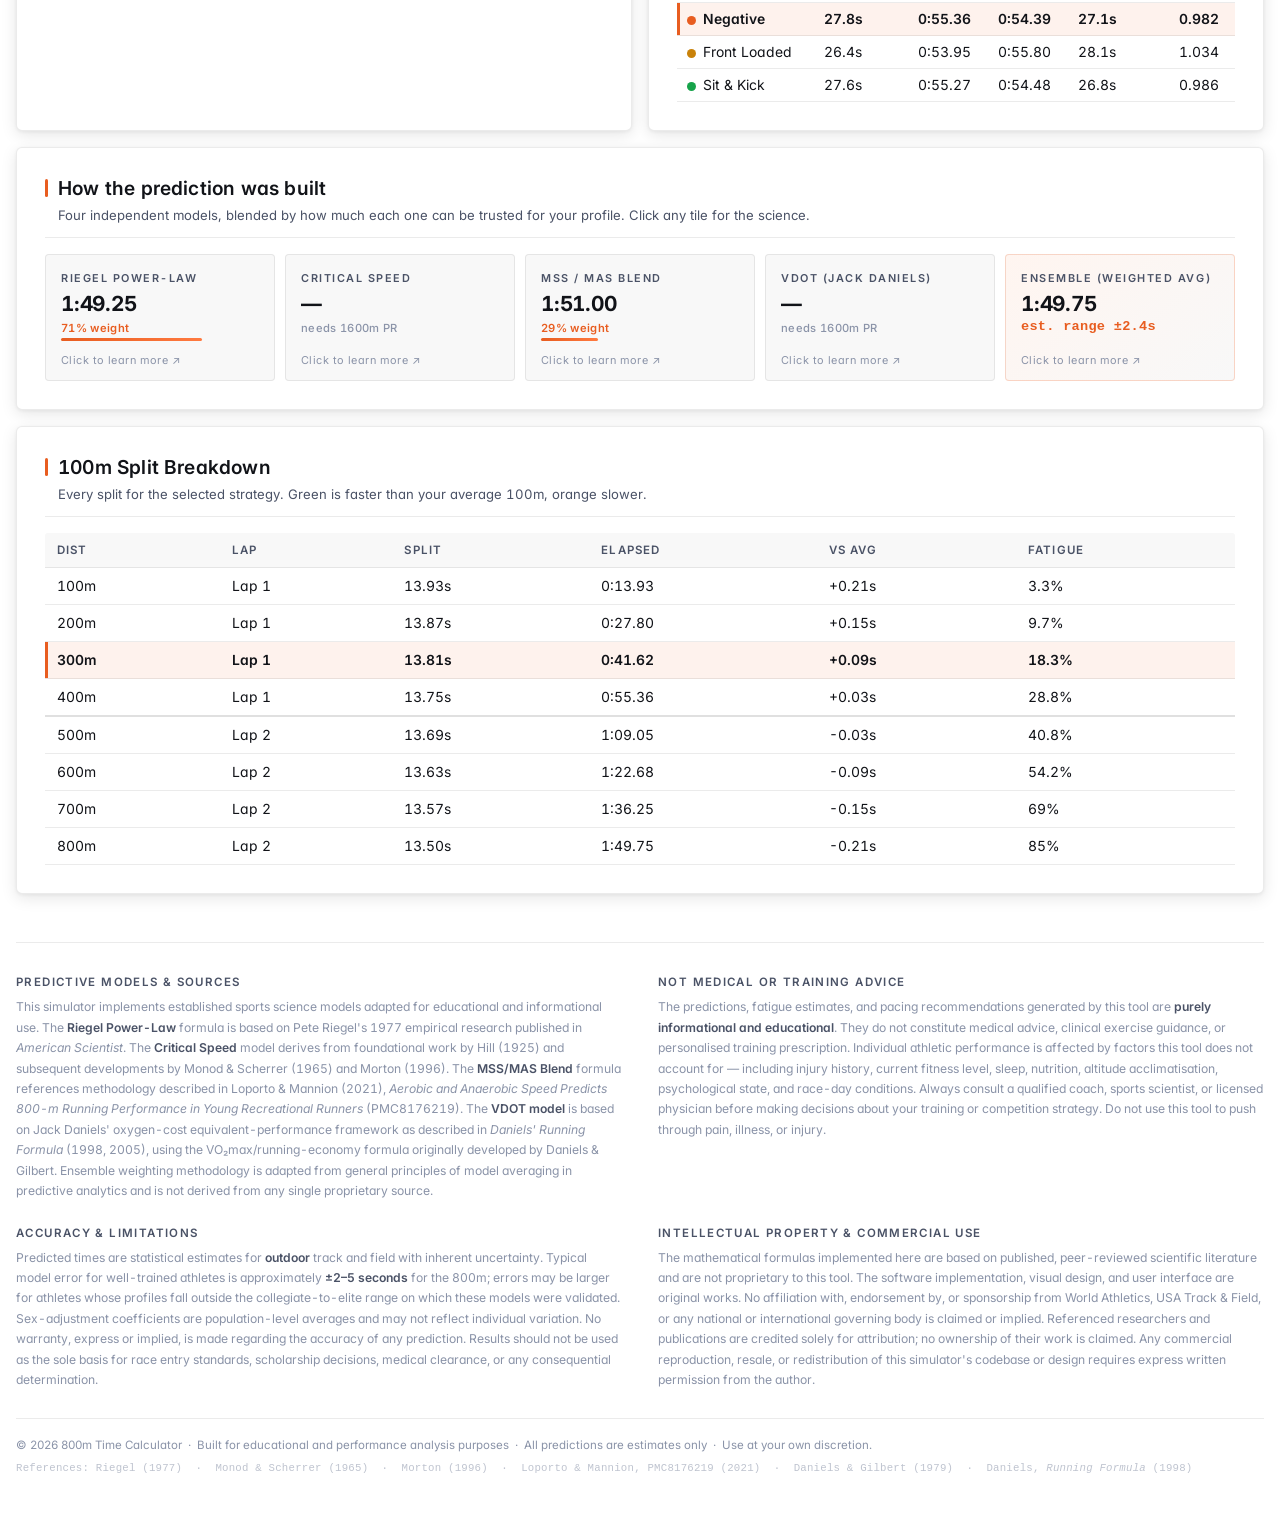
==== commit 5686e461: "Squarer radii and Inter as the single typeface - Radius tokens: 24/18/12/8 -> 8/6/4/3; pills, badges" ====
--- a/index.html
+++ b/index.html
@@ -12,7 +12,7 @@
 <link rel="preload" href="styles.css" as="style">
 <link rel="preconnect" href="https://fonts.googleapis.com">
 <link rel="preconnect" href="https://fonts.gstatic.com" crossorigin>
-<link rel="stylesheet" href="https://fonts.googleapis.com/css2?family=Inter:wght@400;500;600;700&family=Barlow+Semi+Condensed:wght@600;700&display=swap">
+<link rel="stylesheet" href="https://fonts.googleapis.com/css2?family=Inter:wght@400;500;600;700&display=swap">
 <link rel="stylesheet" href="styles.css">
 <link rel="icon" type="image/png" sizes="64x64" href="favicon.png">
 <link rel="apple-touch-icon" href="apple-touch-icon.png">
@@ -218,7 +218,7 @@
         <line x1="160" y1="19" x2="160" y2="61"
               stroke="#ffd700" stroke-width="1.2" stroke-dasharray="4 4" opacity="0.9"/>
         <text x="168" y="33" font-size="8.5" fill="rgba(255,220,160,0.80)"
-              font-family="Bahnschrift,sans-serif" letter-spacing="1">START / FINISH</text>
+              font-family="Inter,sans-serif" letter-spacing="1">START / FINISH</text>
 
         <!-- Direction arrow on back straight (runner travels left-to-right here) -->
         <text x="380" y="298" text-anchor="middle" font-size="13"
@@ -226,7 +226,7 @@
 
         <!-- Inner label -->
         <text id="lapIndicator" x="380" y="164" text-anchor="middle" font-size="11"
-              fill="rgba(200,240,200,0.55)" font-family="Bahnschrift,sans-serif" letter-spacing="3">800m · 2 LAPS</text>
+              fill="rgba(200,240,200,0.55)" font-family="Inter,sans-serif" letter-spacing="3">800m · 2 LAPS</text>
 
         <g id="splitMarkers"></g>
 
--- a/styles.css
+++ b/styles.css
@@ -39,10 +39,14 @@
   --shadow-md:  0 4px 16px rgba(0,0,0,0.10), 0 1px 4px rgba(0,0,0,0.06);
   --shadow-lg:  0 16px 48px rgba(0,0,0,0.14), 0 4px 12px rgba(0,0,0,0.08);
 
-  --radius-xl: 24px;
-  --radius-lg: 18px;
-  --radius-md: 12px;
-  --radius-sm: 8px;
+  /* Deliberately tight radii — a squarer, more technical look */
+  --radius-xl: 8px;
+  --radius-lg: 6px;
+  --radius-md: 4px;
+  --radius-sm: 3px;
+
+  --font-sans: "Inter", "Segoe UI", system-ui, -apple-system, sans-serif;
+  --font-mono: ui-monospace, "SF Mono", Consolas, "Liberation Mono", monospace;
 }
 
 * { box-sizing: border-box; }
@@ -124,7 +128,8 @@
 body {
   margin: 0;
   min-height: 100vh;
-  font-family: "Aptos", "Segoe UI Variable", "Segoe UI", "Inter", system-ui, sans-serif;
+  font-family: var(--font-sans);
+  font-feature-settings: "tnum" 1, "cv11" 1;   /* tabular numbers for times/splits */
   color: var(--text);
   background: var(--bg-base);
 }
@@ -151,15 +156,15 @@
    TYPOGRAPHY
 ═══════════════════════════════════════ */
 h1, h2, h3, h4 {
-  font-family: "Bahnschrift", "Barlow Semi Condensed", "Aptos", "Inter", system-ui, sans-serif;
+  font-family: var(--font-sans);
   font-weight: 600;
 }
 
 h1 {
   margin: 8px 0 12px;
-  font-size: clamp(2rem, 4.5vw, 3.4rem);
-  line-height: 1.0;
-  letter-spacing: -0.02em;
+  font-size: clamp(1.9rem, 4vw, 3rem);
+  line-height: 1.05;
+  letter-spacing: -0.025em;
   color: var(--text);
 }
 
@@ -209,7 +214,7 @@
   top: 0; left: 0;
   width: 4px; height: 100%;
   background: linear-gradient(180deg, var(--accent), var(--accent-light) 60%, transparent);
-  border-radius: 4px 0 0 4px;
+  border-radius: 0;
 }
 
 .hero-subtitle {
@@ -248,14 +253,14 @@
   color: var(--accent);
   letter-spacing: -0.02em;
 }
-.hero-range { font-size: 0.82rem; color: var(--text-secondary); font-family: "Courier New", monospace; margin-bottom: 8px; }
+.hero-range { font-size: 0.82rem; color: var(--text-secondary); font-family: var(--font-mono); margin-bottom: 8px; }
 .hero-facts { display: flex; flex-wrap: wrap; gap: 6px 14px; margin: 6px 0 10px; font-size: 0.8rem; color: var(--text-secondary); }
 .hero-facts b { color: var(--text); font-weight: 600; }
 .hero-next { display: flex; flex-wrap: wrap; gap: 12px; margin-top: 10px; padding-top: 10px; border-top: 1px solid var(--accent-border); font-size: 0.8rem; }
 .hero-next a { color: var(--accent); text-decoration: none; font-weight: 600; }
 .hero-next a:hover { text-decoration: underline; }
 .badge {
-  display: inline-block; padding: 2px 9px; border-radius: 999px;
+  display: inline-block; padding: 2px 9px; border-radius: var(--radius-sm);
   font-size: 0.7rem; font-weight: 700; letter-spacing: 0.04em;
   background: var(--accent-soft); color: var(--accent); border: 1px solid var(--accent-border);
 }
@@ -384,7 +389,7 @@
   border: 1px solid var(--line-strong);
   background: var(--bg-surface);
   color: var(--text-secondary);
-  border-radius: 999px;
+  border-radius: var(--radius-sm);
   padding: 4px 11px;
   font-size: 0.76rem;
   font-weight: 500;
@@ -636,7 +641,7 @@
   margin: 0 0 3px;
   font-size: 0.85rem;
   color: var(--accent);
-  font-family: "Courier New", monospace;
+  font-family: var(--font-mono);
   font-weight: 600;
   letter-spacing: 0.02em;
 }
@@ -765,7 +770,7 @@
   flex-shrink: 0;
   background: var(--bg-surface);
   border: 1px solid var(--line-strong);
-  border-radius: 50%;
+  border-radius: var(--radius-sm);
   width: 30px; height: 30px;
   color: var(--text-secondary);
   font-size: 0.82rem;
@@ -781,7 +786,7 @@
 }
 
 .modal-formula {
-  font-family: "Courier New", monospace;
+  font-family: var(--font-mono);
   font-size: 0.82rem;
   color: var(--accent);
   background: var(--accent-soft);
@@ -800,7 +805,7 @@
 
 .modal-body ul { padding-left: 20px; margin: 10px 0; }
 .modal-body li { margin-bottom: 6px; }
-.modal-body strong { color: var(--text); font-family: "Bahnschrift", "Aptos", sans-serif; }
+.modal-body strong { color: var(--text); }
 .modal-body em     { color: var(--accent); font-style: normal; }
 
 /* ═══════════════════════════════════════
@@ -900,7 +905,7 @@
 
 .tt-row strong {
   color: var(--text);
-  font-family: "Bahnschrift", sans-serif;
+  font-weight: 600;
 }
 
 /* ═══════════════════════════════════════
@@ -996,7 +1001,7 @@
 }
 
 .disc-refs {
-  font-family: "Courier New", monospace;
+  font-family: var(--font-mono);
   font-size: 0.67rem !important;
   opacity: 0.55;
   letter-spacing: 0.02em;
@@ -1070,14 +1075,14 @@
 .toast-warning { border-left-color: #f59e0b; }
 .toast-error   { border-left-color: #ef4444; }
 .toast-icon {
-  flex-shrink: 0; width: 20px; height: 20px; border-radius: 50%;
+  flex-shrink: 0; width: 20px; height: 20px; border-radius: var(--radius-sm);
   display: inline-flex; align-items: center; justify-content: center;
   font-size: 0.72rem; font-weight: 700; background: rgba(255,255,255,0.14);
 }
 .toast-msg { flex: 1; }
 .toast-action {
   background: rgba(255,255,255,0.12); border: 0; color: #fff; font: inherit; font-weight: 600;
-  padding: 5px 10px; border-radius: 6px; cursor: pointer; white-space: nowrap;
+  padding: 5px 10px; border-radius: var(--radius-sm); cursor: pointer; white-space: nowrap;
 }
 .toast-action:hover { background: rgba(255,255,255,0.22); }
 .toast-close { background: none; border: 0; color: rgba(255,255,255,0.6); cursor: pointer; font-size: 0.8rem; padding: 4px; }
--- a/styles.css
+++ b/styles.css
@@ -39,10 +39,14 @@
   --shadow-md:  0 4px 16px rgba(0,0,0,0.10), 0 1px 4px rgba(0,0,0,0.06);
   --shadow-lg:  0 16px 48px rgba(0,0,0,0.14), 0 4px 12px rgba(0,0,0,0.08);
 
-  --radius-xl: 24px;
-  --radius-lg: 18px;
-  --radius-md: 12px;
-  --radius-sm: 8px;
+  /* Deliberately tight radii — a squarer, more technical look */
+  --radius-xl: 8px;
+  --radius-lg: 6px;
+  --radius-md: 4px;
+  --radius-sm: 3px;
+
+  --font-sans: "Inter", "Segoe UI", system-ui, -apple-system, sans-serif;
+  --font-mono: ui-monospace, "SF Mono", Consolas, "Liberation Mono", monospace;
 }
 
 * { box-sizing: border-box; }
@@ -124,7 +128,8 @@
 body {
   margin: 0;
   min-height: 100vh;
-  font-family: "Aptos", "Segoe UI Variable", "Segoe UI", "Inter", system-ui, sans-serif;
+  font-family: var(--font-sans);
+  font-feature-settings: "tnum" 1, "cv11" 1;   /* tabular numbers for times/splits */
   color: var(--text);
   background: var(--bg-base);
 }
@@ -151,15 +156,15 @@
    TYPOGRAPHY
 ═══════════════════════════════════════ */
 h1, h2, h3, h4 {
-  font-family: "Bahnschrift", "Barlow Semi Condensed", "Aptos", "Inter", system-ui, sans-serif;
+  font-family: var(--font-sans);
   font-weight: 600;
 }
 
 h1 {
   margin: 8px 0 12px;
-  font-size: clamp(2rem, 4.5vw, 3.4rem);
-  line-height: 1.0;
-  letter-spacing: -0.02em;
+  font-size: clamp(1.9rem, 4vw, 3rem);
+  line-height: 1.05;
+  letter-spacing: -0.025em;
   color: var(--text);
 }
 
@@ -209,7 +214,7 @@
   top: 0; left: 0;
   width: 4px; height: 100%;
   background: linear-gradient(180deg, var(--accent), var(--accent-light) 60%, transparent);
-  border-radius: 4px 0 0 4px;
+  border-radius: 0;
 }
 
 .hero-subtitle {
@@ -248,14 +253,14 @@
   color: var(--accent);
   letter-spacing: -0.02em;
 }
-.hero-range { font-size: 0.82rem; color: var(--text-secondary); font-family: "Courier New", monospace; margin-bottom: 8px; }
+.hero-range { font-size: 0.82rem; color: var(--text-secondary); font-family: var(--font-mono); margin-bottom: 8px; }
 .hero-facts { display: flex; flex-wrap: wrap; gap: 6px 14px; margin: 6px 0 10px; font-size: 0.8rem; color: var(--text-secondary); }
 .hero-facts b { color: var(--text); font-weight: 600; }
 .hero-next { display: flex; flex-wrap: wrap; gap: 12px; margin-top: 10px; padding-top: 10px; border-top: 1px solid var(--accent-border); font-size: 0.8rem; }
 .hero-next a { color: var(--accent); text-decoration: none; font-weight: 600; }
 .hero-next a:hover { text-decoration: underline; }
 .badge {
-  display: inline-block; padding: 2px 9px; border-radius: 999px;
+  display: inline-block; padding: 2px 9px; border-radius: var(--radius-sm);
   font-size: 0.7rem; font-weight: 700; letter-spacing: 0.04em;
   background: var(--accent-soft); color: var(--accent); border: 1px solid var(--accent-border);
 }
@@ -384,7 +389,7 @@
   border: 1px solid var(--line-strong);
   background: var(--bg-surface);
   color: var(--text-secondary);
-  border-radius: 999px;
+  border-radius: var(--radius-sm);
   padding: 4px 11px;
   font-size: 0.76rem;
   font-weight: 500;
@@ -636,7 +641,7 @@
   margin: 0 0 3px;
   font-size: 0.85rem;
   color: var(--accent);
-  font-family: "Courier New", monospace;
+  font-family: var(--font-mono);
   font-weight: 600;
   letter-spacing: 0.02em;
 }
@@ -765,7 +770,7 @@
   flex-shrink: 0;
   background: var(--bg-surface);
   border: 1px solid var(--line-strong);
-  border-radius: 50%;
+  border-radius: var(--radius-sm);
   width: 30px; height: 30px;
   color: var(--text-secondary);
   font-size: 0.82rem;
@@ -781,7 +786,7 @@
 }
 
 .modal-formula {
-  font-family: "Courier New", monospace;
+  font-family: var(--font-mono);
   font-size: 0.82rem;
   color: var(--accent);
   background: var(--accent-soft);
@@ -800,7 +805,7 @@
 
 .modal-body ul { padding-left: 20px; margin: 10px 0; }
 .modal-body li { margin-bottom: 6px; }
-.modal-body strong { color: var(--text); font-family: "Bahnschrift", "Aptos", sans-serif; }
+.modal-body strong { color: var(--text); }
 .modal-body em     { color: var(--accent); font-style: normal; }
 
 /* ═══════════════════════════════════════
@@ -900,7 +905,7 @@
 
 .tt-row strong {
   color: var(--text);
-  font-family: "Bahnschrift", sans-serif;
+  font-weight: 600;
 }
 
 /* ═══════════════════════════════════════
@@ -996,7 +1001,7 @@
 }
 
 .disc-refs {
-  font-family: "Courier New", monospace;
+  font-family: var(--font-mono);
   font-size: 0.67rem !important;
   opacity: 0.55;
   letter-spacing: 0.02em;
@@ -1070,14 +1075,14 @@
 .toast-warning { border-left-color: #f59e0b; }
 .toast-error   { border-left-color: #ef4444; }
 .toast-icon {
-  flex-shrink: 0; width: 20px; height: 20px; border-radius: 50%;
+  flex-shrink: 0; width: 20px; height: 20px; border-radius: var(--radius-sm);
   display: inline-flex; align-items: center; justify-content: center;
   font-size: 0.72rem; font-weight: 700; background: rgba(255,255,255,0.14);
 }
 .toast-msg { flex: 1; }
 .toast-action {
   background: rgba(255,255,255,0.12); border: 0; color: #fff; font: inherit; font-weight: 600;
-  padding: 5px 10px; border-radius: 6px; cursor: pointer; white-space: nowrap;
+  padding: 5px 10px; border-radius: var(--radius-sm); cursor: pointer; white-space: nowrap;
 }
 .toast-action:hover { background: rgba(255,255,255,0.22); }
 .toast-close { background: none; border: 0; color: rgba(255,255,255,0.6); cursor: pointer; font-size: 0.8rem; padding: 4px; }
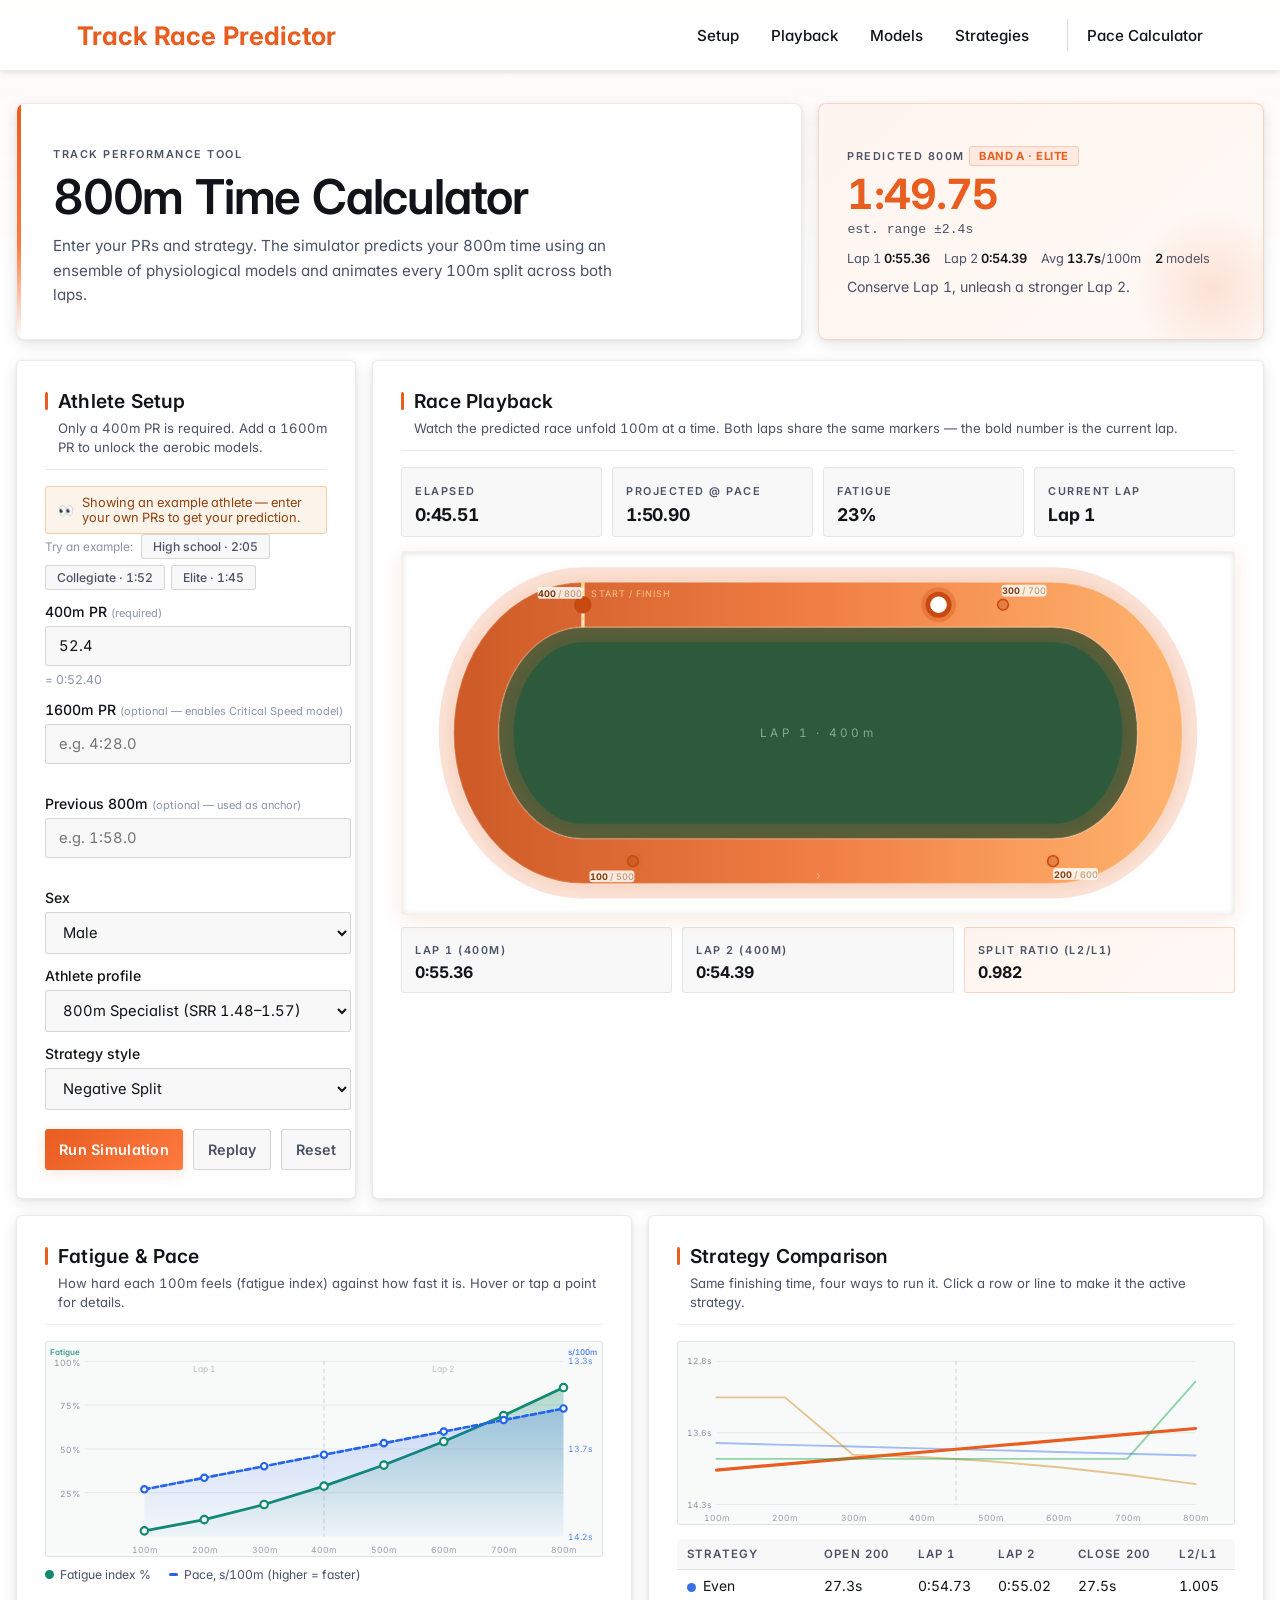
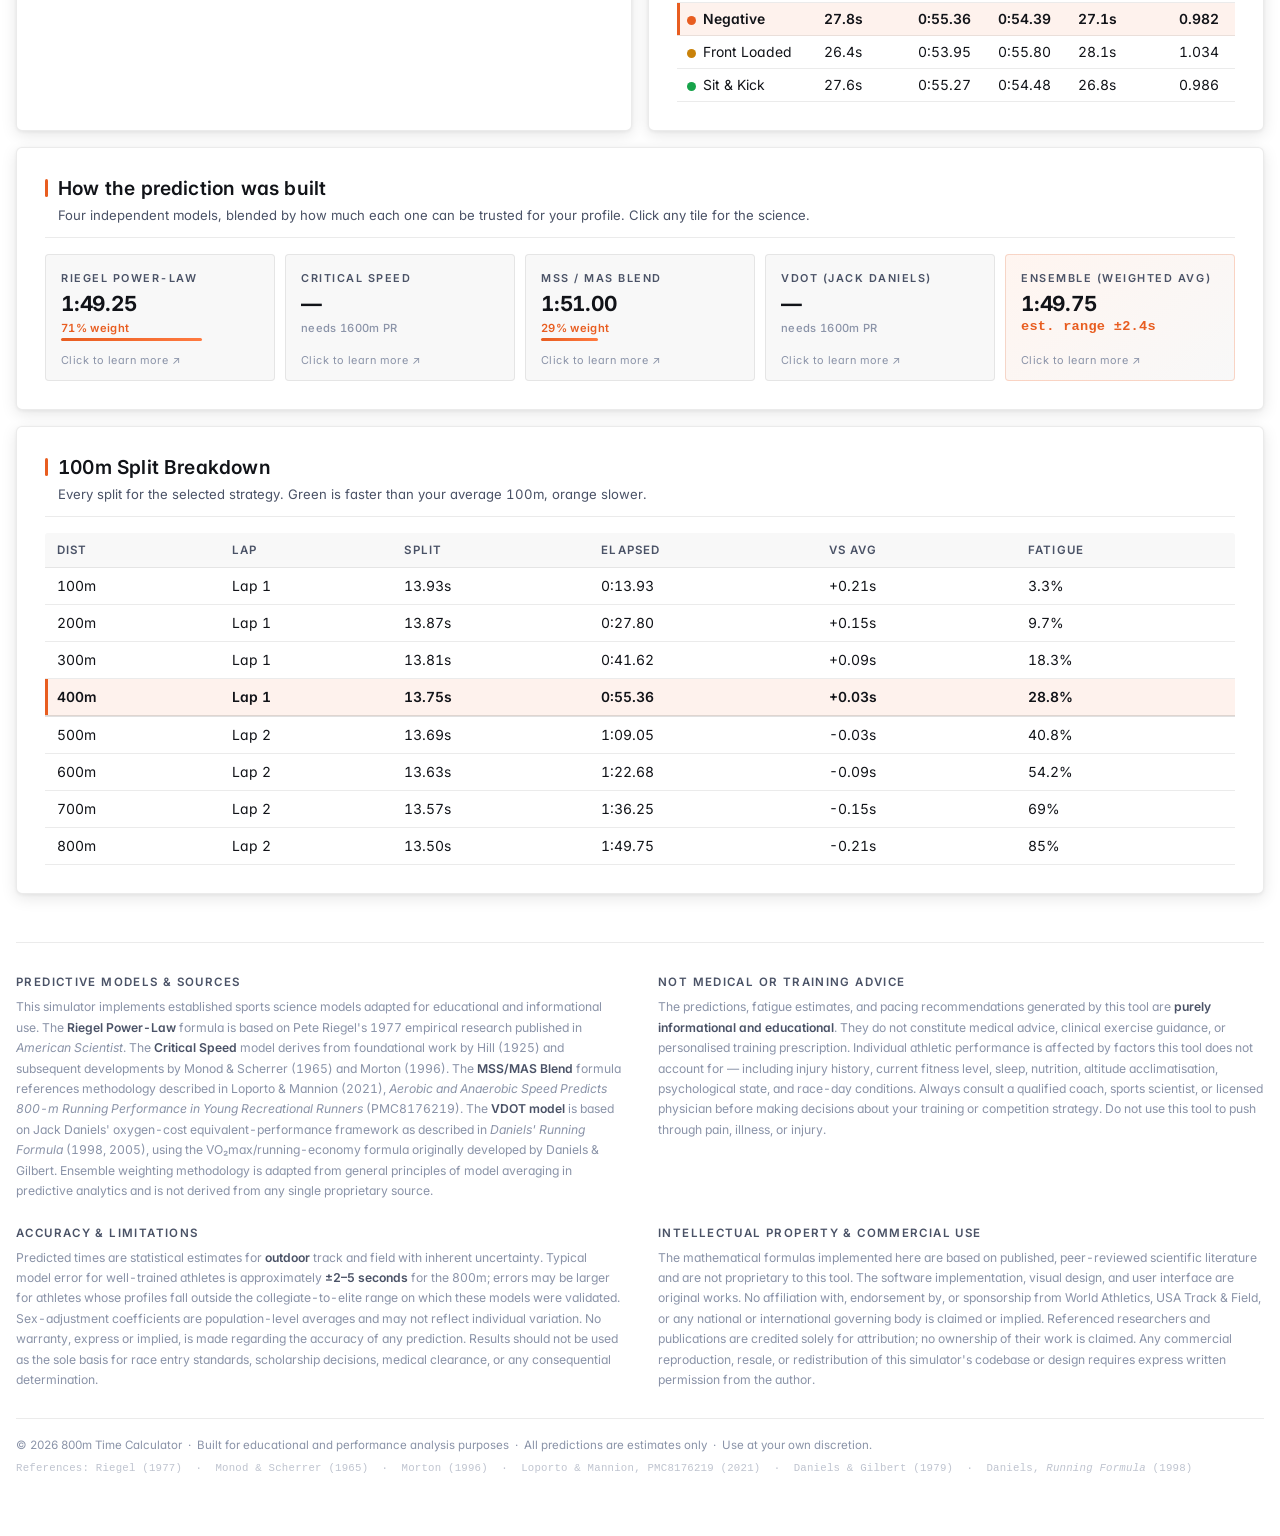
==== commit 5924ae27: "Add Running Pace Calculator page - pace.html / pace.js: pick a pace (min/mi, min/km or per 400m) and" ====
--- a/index.html
+++ b/index.html
@@ -31,6 +31,7 @@
         <a href="#playback">Playback</a>
         <a href="#models">Models</a>
         <a href="#compare">Strategies</a>
+        <a href="pace.html" class="nav-page">Pace Calculator</a>
       </nav>
     </header>
 
--- a/styles.css
+++ b/styles.css
@@ -124,6 +124,9 @@
 .navbar a.active {
   color: var(--accent);
 }
+/* Link to another page (vs in-page anchors) */
+.navbar a.nav-page { padding-left: 1.2rem; margin-left: 0.4rem; border-left: 1px solid var(--line-strong); }
+@media (max-width: 640px) { .navbar a.nav-page { padding-left: 0; margin-left: 0; border-left: 0; } }
 
 body {
   margin: 0;
@@ -1099,3 +1102,53 @@
 @media (max-width: 640px) {
   .toast-root { right: 10px; left: 10px; bottom: 10px; max-width: none; }
 }
+
+/* ═══════════════════════════════════════
+   PACE CALCULATOR PAGE
+═══════════════════════════════════════ */
+.pace-layout {
+  display: grid;
+  grid-template-columns: 360px minmax(0, 1fr);
+  gap: 32px;
+  align-items: start;
+}
+.pace-side h1 { margin: 6px 0 12px; }
+.pace-intro { margin: 0 0 12px; color: var(--text-secondary); line-height: 1.6; font-size: 0.95rem; }
+.pace-card { margin-top: 20px; }
+.pace-note { margin: 14px 0 0; font-size: 0.76rem; color: var(--text-dim); line-height: 1.55; }
+
+.pace-time-row { display: grid; grid-template-columns: 1fr 1fr; gap: 10px; }
+
+.unit-group { display: flex; flex-wrap: wrap; gap: 6px 18px; border: 0; padding: 0; margin: 2px 0 0; }
+.radio { display: inline-flex; align-items: center; gap: 7px; font-size: 0.88rem; font-weight: 500; cursor: pointer; }
+.radio input { accent-color: var(--accent); width: 16px; height: 16px; margin: 0; }
+
+.pace-results { min-width: 0; }
+.pace-results .section-heading { margin-bottom: 10px; }
+.pace-table { width: 100%; border-collapse: collapse; }
+.pace-table th, .pace-table td { padding: 7px 10px; font-size: 0.88rem; white-space: nowrap; border-bottom: 1px solid var(--line); }
+.pace-table th { font-size: 0.74rem; text-transform: uppercase; letter-spacing: 0.06em; color: var(--text-secondary); background: var(--bg-surface); text-align: left; }
+.pace-table .num { text-align: right; font-variant-numeric: tabular-nums; }
+.pace-table th.is-selected, .pace-table td.is-selected { background: var(--accent-soft); color: var(--text); font-weight: 600; }
+.pace-table th.is-selected { color: var(--accent); }
+.pace-table tr.is-key td { font-weight: 600; background: rgba(0,0,0,0.025); }
+.pace-table tr.is-key td.is-selected { background: var(--accent-glow); }
+.pace-table tr.pace-group td {
+  padding: 12px 10px 5px; font-size: 0.7rem; font-weight: 700; letter-spacing: 0.12em;
+  text-transform: uppercase; color: var(--text-dim); border-bottom: 1px solid var(--line-strong); background: transparent;
+}
+.pace-table tbody tr:not(.pace-group):hover td { background: var(--bg-surface); }
+.pace-table tbody tr:not(.pace-group):hover td.is-selected { background: var(--accent-glow); }
+.pace-empty { text-align: center; color: var(--text-secondary); padding: 24px; }
+
+.sr-only { position: absolute; width: 1px; height: 1px; overflow: hidden; clip: rect(0 0 0 0); white-space: nowrap; }
+
+@media (max-width: 1000px) {
+  .pace-layout { grid-template-columns: 1fr; gap: 20px; }
+}
+@media print {
+  .header, .pace-side, .disclaimer { display: none !important; }
+  .page-shell { width: 100%; padding: 0; }
+  .pace-layout { grid-template-columns: 1fr; }
+  .pace-table th, .pace-table td { padding: 4px 8px; font-size: 0.8rem; }
+}
--- a/styles.css
+++ b/styles.css
@@ -124,6 +124,9 @@
 .navbar a.active {
   color: var(--accent);
 }
+/* Link to another page (vs in-page anchors) */
+.navbar a.nav-page { padding-left: 1.2rem; margin-left: 0.4rem; border-left: 1px solid var(--line-strong); }
+@media (max-width: 640px) { .navbar a.nav-page { padding-left: 0; margin-left: 0; border-left: 0; } }
 
 body {
   margin: 0;
@@ -1099,3 +1102,53 @@
 @media (max-width: 640px) {
   .toast-root { right: 10px; left: 10px; bottom: 10px; max-width: none; }
 }
+
+/* ═══════════════════════════════════════
+   PACE CALCULATOR PAGE
+═══════════════════════════════════════ */
+.pace-layout {
+  display: grid;
+  grid-template-columns: 360px minmax(0, 1fr);
+  gap: 32px;
+  align-items: start;
+}
+.pace-side h1 { margin: 6px 0 12px; }
+.pace-intro { margin: 0 0 12px; color: var(--text-secondary); line-height: 1.6; font-size: 0.95rem; }
+.pace-card { margin-top: 20px; }
+.pace-note { margin: 14px 0 0; font-size: 0.76rem; color: var(--text-dim); line-height: 1.55; }
+
+.pace-time-row { display: grid; grid-template-columns: 1fr 1fr; gap: 10px; }
+
+.unit-group { display: flex; flex-wrap: wrap; gap: 6px 18px; border: 0; padding: 0; margin: 2px 0 0; }
+.radio { display: inline-flex; align-items: center; gap: 7px; font-size: 0.88rem; font-weight: 500; cursor: pointer; }
+.radio input { accent-color: var(--accent); width: 16px; height: 16px; margin: 0; }
+
+.pace-results { min-width: 0; }
+.pace-results .section-heading { margin-bottom: 10px; }
+.pace-table { width: 100%; border-collapse: collapse; }
+.pace-table th, .pace-table td { padding: 7px 10px; font-size: 0.88rem; white-space: nowrap; border-bottom: 1px solid var(--line); }
+.pace-table th { font-size: 0.74rem; text-transform: uppercase; letter-spacing: 0.06em; color: var(--text-secondary); background: var(--bg-surface); text-align: left; }
+.pace-table .num { text-align: right; font-variant-numeric: tabular-nums; }
+.pace-table th.is-selected, .pace-table td.is-selected { background: var(--accent-soft); color: var(--text); font-weight: 600; }
+.pace-table th.is-selected { color: var(--accent); }
+.pace-table tr.is-key td { font-weight: 600; background: rgba(0,0,0,0.025); }
+.pace-table tr.is-key td.is-selected { background: var(--accent-glow); }
+.pace-table tr.pace-group td {
+  padding: 12px 10px 5px; font-size: 0.7rem; font-weight: 700; letter-spacing: 0.12em;
+  text-transform: uppercase; color: var(--text-dim); border-bottom: 1px solid var(--line-strong); background: transparent;
+}
+.pace-table tbody tr:not(.pace-group):hover td { background: var(--bg-surface); }
+.pace-table tbody tr:not(.pace-group):hover td.is-selected { background: var(--accent-glow); }
+.pace-empty { text-align: center; color: var(--text-secondary); padding: 24px; }
+
+.sr-only { position: absolute; width: 1px; height: 1px; overflow: hidden; clip: rect(0 0 0 0); white-space: nowrap; }
+
+@media (max-width: 1000px) {
+  .pace-layout { grid-template-columns: 1fr; gap: 20px; }
+}
+@media print {
+  .header, .pace-side, .disclaimer { display: none !important; }
+  .page-shell { width: 100%; padding: 0; }
+  .pace-layout { grid-template-columns: 1fr; }
+  .pace-table th, .pace-table td { padding: 4px 8px; font-size: 0.8rem; }
+}
